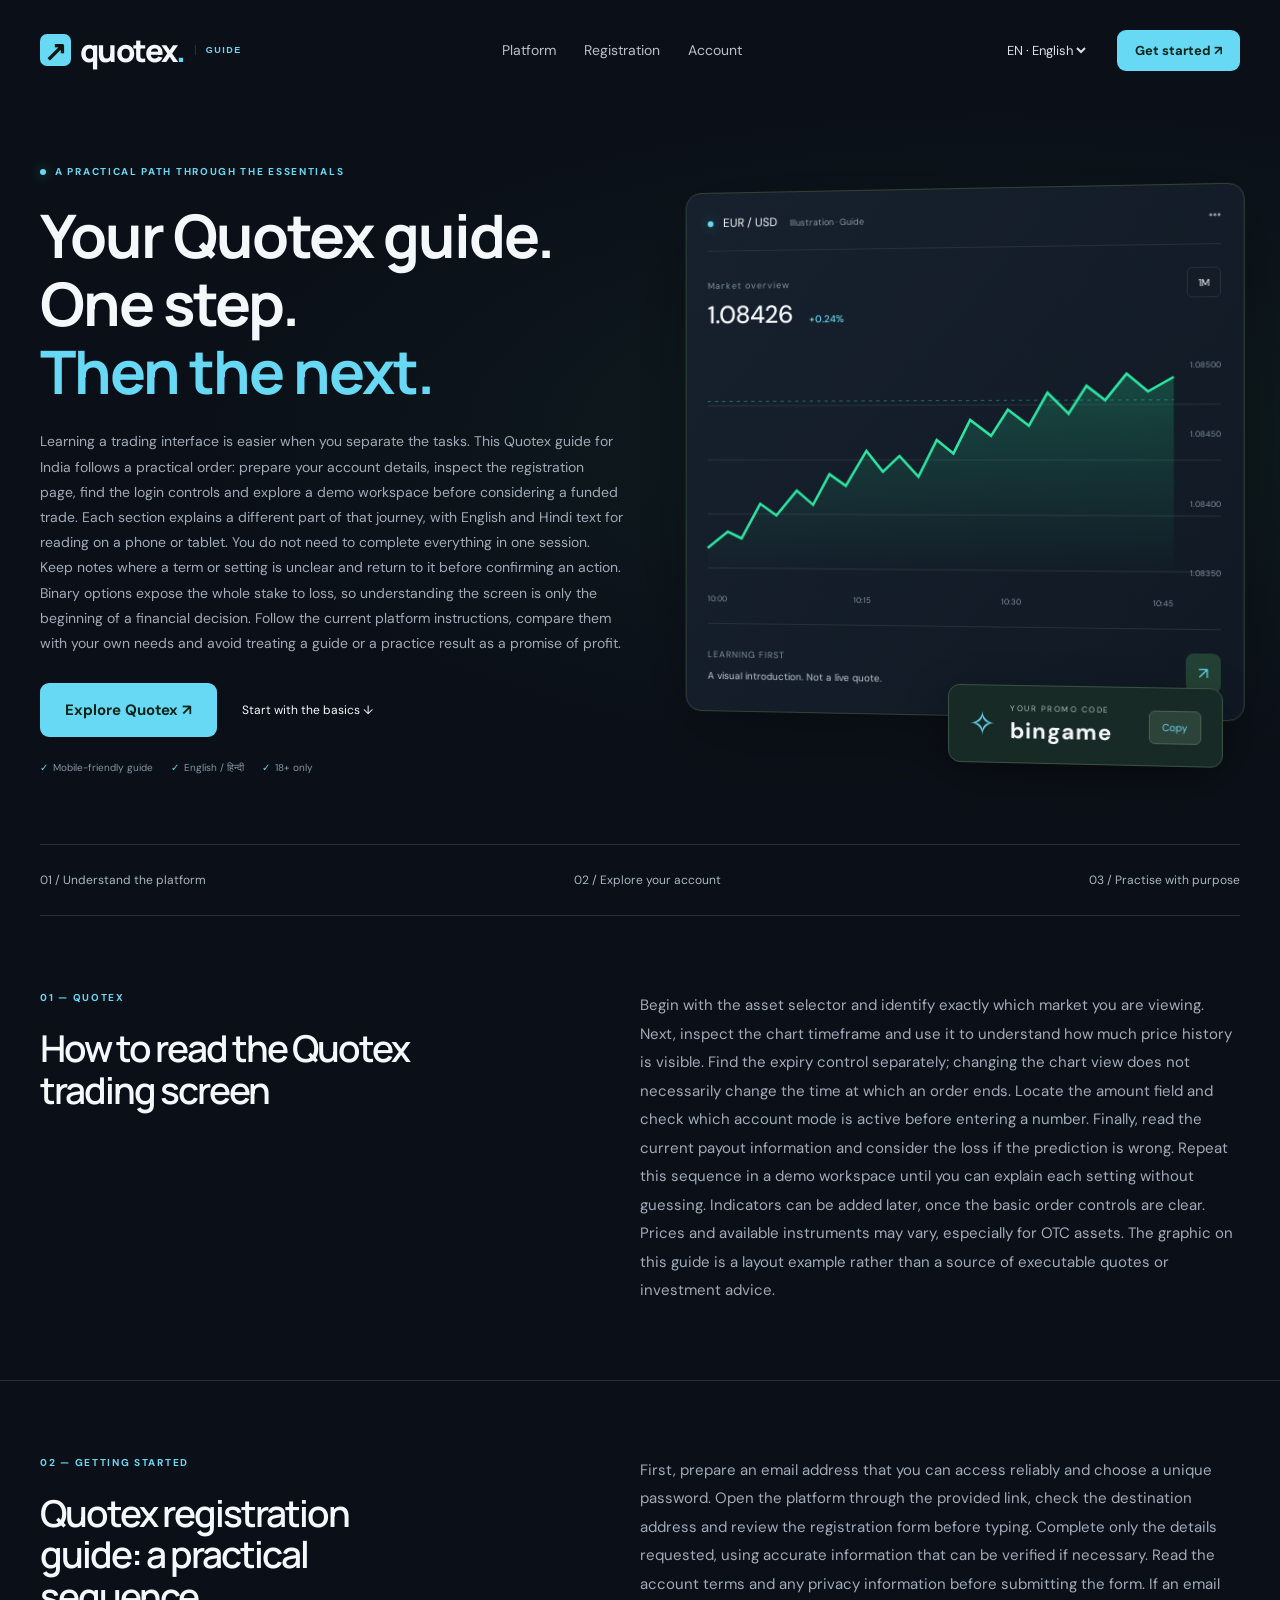
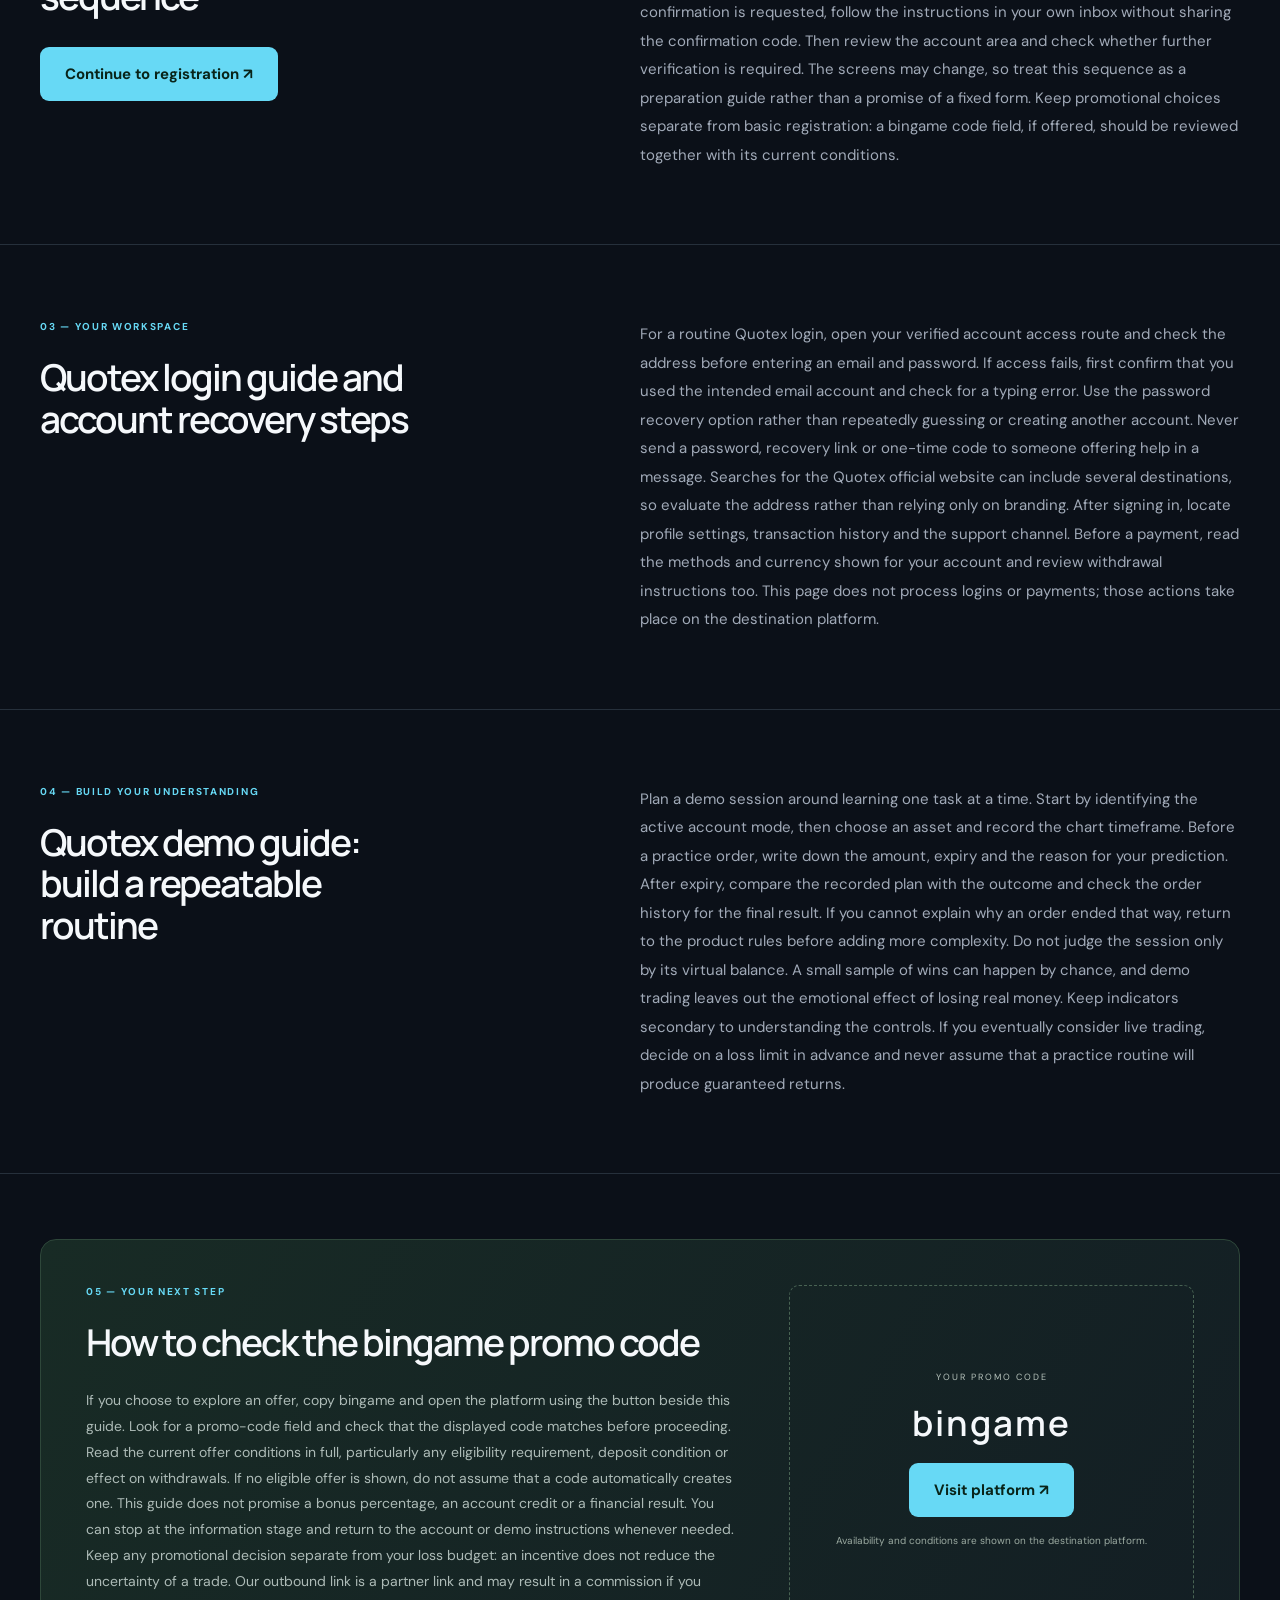
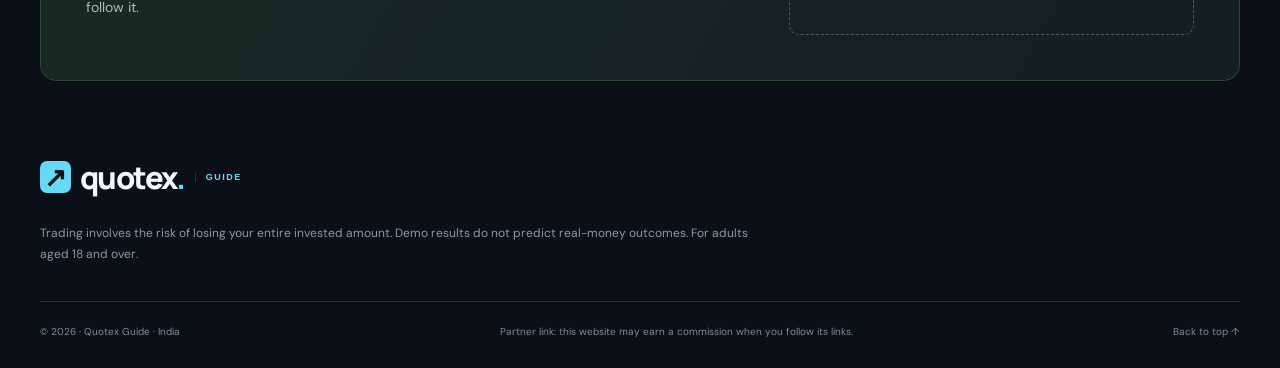
==== sites/quotexguide.in/index.html @ 2e7aa1bd "Add three Quotex India sites and downloadable deployment archives" ====
<!doctype html>
<html lang="en-IN"><head><meta charset="utf-8"><meta name="viewport" content="width=device-width, initial-scale=1"><meta name="theme-color" content="#0b1018"><meta name="description" content="A step-by-step Quotex guide for India: prepare registration details, find your account, understand order controls and plan demo practice. English and Hindi."><title>Quotex Guide India — Registration, Login &amp; Demo Steps</title><link rel="stylesheet" href="style.css"><script defer src="app.js"></script><link rel="canonical" href="https://quotexguide.in/"><meta property="og:type" content="website"><meta property="og:site_name" content="Quotex Guide"><meta property="og:title" content="Quotex Guide India — Registration, Login &amp; Demo Steps"><meta property="og:description" content="A step-by-step Quotex guide for India: prepare registration details, find your account, understand order controls and plan demo practice. English and Hindi."><meta property="og:url" content="https://quotexguide.in/"><meta property="og:locale" content="en_IN"></head>
<body><header><a class="brand" href="#home" aria-label="Quotex home"><span class="brand-icon">↗</span>quotex<span class="brand-dot">.</span><span class="site-label">Guide</span></a><nav aria-label="Main navigation"><a href="#platform" data-ui="platform">Platform</a><a href="#registration" data-ui="registration">Registration</a><a href="#account" data-ui="account">Account</a></nav><div class="header-actions"><label class="sr-only" for="language">Language</label><select id="language" aria-label="Choose language / भाषा चुनें"><option value="en">EN · English</option><option value="hi">HI · हिन्दी</option></select><a href="https://brm.best/?partner_id=p42863p153032p8389&amp;subid=12&amp;code=bingame" rel="sponsored nofollow" class="button small outbound" data-ui="open">Get started ↗</a></div></header>
<main id="home"><section class="hero"><div class="hero-copy"><div class="eyebrow"><span class="live-dot"></span><span data-ui="eyebrow">A practical path through the essentials</span></div><h1 data-title="hero">Your Quotex guide.<br>One step.<br><em>Then the next.</em></h1><div class="hero-lead" data-copy="hero"><p>Learning a trading interface is easier when you separate the tasks. This Quotex guide for India follows a practical order: prepare your account details, inspect the registration page, find the login controls and explore a demo workspace before considering a funded trade. Each section explains a different part of that journey, with English and Hindi text for reading on a phone or tablet. You do not need to complete everything in one session. Keep notes where a term or setting is unclear and return to it before confirming an action. Binary options expose the whole stake to loss, so understanding the screen is only the beginning of a financial decision. Follow the current platform instructions, compare them with your own needs and avoid treating a guide or a practice result as a promise of profit.</p></div><div class="cta-row"><a href="https://brm.best/?partner_id=p42863p153032p8389&amp;subid=12&amp;code=bingame" rel="sponsored nofollow" class="button outbound" data-ui="start">Explore Quotex ↗</a><a class="text-link" href="#practice" data-ui="demo">Start with the basics ↓</a></div><div class="hero-tags"><span data-ui="mobile">Mobile-friendly guide</span><span>English / हिन्दी</span><span data-ui="age">18+ only</span></div></div>
<div class="terminal" aria-label="Illustrative trading interface"><div class="terminal-top"><span><span class="live-dot"></span> EUR / USD <small>Illustration · Guide</small></span><span class="terminal-menu">•••</span></div><div class="chart-stats"><div><span class="muted">Market overview</span><strong>1.08426 <small>+0.24%</small></strong></div><span class="chart-chip">1M</span></div><div class="chart"><div class="axis"><span>1.08500</span><span>1.08450</span><span>1.08400</span><span>1.08350</span></div><svg viewBox="0 0 560 260" role="img" aria-label="Illustrative price chart, not live market data"><defs><linearGradient id="area" x1="0" y1="0" x2="0" y2="1"><stop stop-color="#23d694" stop-opacity=".24"/><stop offset="1" stop-color="#23d694" stop-opacity="0"/></linearGradient></defs><path d="M0 230 L25 210 42 218 65 176 85 190 110 160 130 177 150 140 170 154 195 112 215 137 235 118 258 143 280 99 300 115 320 75 345 94 365 63 390 82 412 43 437 68 458 35 480 52 505 21 530 42 560 25 V260 H0Z" fill="url(#area)"/><path d="M0 230 L25 210 42 218 65 176 85 190 110 160 130 177 150 140 170 154 195 112 215 137 235 118 258 143 280 99 300 115 320 75 345 94 365 63 390 82 412 43 437 68 458 35 480 52 505 21 530 42 560 25" fill="none" stroke="#2ce6a2" stroke-width="3"/><path d="M0 52 H560" stroke="#2ce6a2" stroke-dasharray="4 5" opacity=".5"/></svg><div class="chart-times"><span>10:00</span><span>10:15</span><span>10:30</span><span>10:45</span></div></div><div class="terminal-bottom"><div><span class="muted" data-ui="learning">LEARNING FIRST</span><p data-ui="chartNote">A visual introduction. Not a live quote.</p></div><span class="terminal-arrow">↗</span></div><div class="floating-card"><span class="gift">✧</span><div><small data-ui="promo">YOUR PROMO CODE</small><strong>bingame</strong></div><button id="copy" data-ui="copy" aria-live="polite">Copy</button></div></div></section>
<div class="feature-strip"><span data-ui="strip1">01 / Understand the platform</span><span data-ui="strip2">02 / Explore your account</span><span data-ui="strip3">03 / Practise with purpose</span></div>
<section class="content-section" id="platform"><div class="section-heading"><span class="eyebrow">01 — QUOTEX</span><h2 data-title="platform">How to read the Quotex trading screen</h2></div><div class="section-copy" data-copy="platform"><p>Begin with the asset selector and identify exactly which market you are viewing. Next, inspect the chart timeframe and use it to understand how much price history is visible. Find the expiry control separately; changing the chart view does not necessarily change the time at which an order ends. Locate the amount field and check which account mode is active before entering a number. Finally, read the current payout information and consider the loss if the prediction is wrong. Repeat this sequence in a demo workspace until you can explain each setting without guessing. Indicators can be added later, once the basic order controls are clear. Prices and available instruments may vary, especially for OTC assets. The graphic on this guide is a layout example rather than a source of executable quotes or investment advice.</p></div></section>
<section class="content-section" id="registration"><div class="section-heading"><span class="eyebrow" data-ui="step2">02 — GETTING STARTED</span><h2 data-title="registration">Quotex registration guide: a practical sequence</h2><a href="https://brm.best/?partner_id=p42863p153032p8389&amp;subid=12&amp;code=bingame" rel="sponsored nofollow" class="button outbound" data-ui="register">Continue to registration ↗</a></div><div class="section-copy" data-copy="registration"><p>First, prepare an email address that you can access reliably and choose a unique password. Open the platform through the provided link, check the destination address and review the registration form before typing. Complete only the details requested, using accurate information that can be verified if necessary. Read the account terms and any privacy information before submitting the form. If an email confirmation is requested, follow the instructions in your own inbox without sharing the confirmation code. Then review the account area and check whether further verification is required. The screens may change, so treat this sequence as a preparation guide rather than a promise of a fixed form. Keep promotional choices separate from basic registration: a bingame code field, if offered, should be reviewed together with its current conditions.</p></div></section>
<section class="content-section" id="account"><div class="section-heading"><span class="eyebrow" data-ui="step3">03 — YOUR WORKSPACE</span><h2 data-title="account">Quotex login guide and account recovery steps</h2></div><div class="section-copy" data-copy="account"><p>For a routine Quotex login, open your verified account access route and check the address before entering an email and password. If access fails, first confirm that you used the intended email account and check for a typing error. Use the password recovery option rather than repeatedly guessing or creating another account. Never send a password, recovery link or one-time code to someone offering help in a message. Searches for the Quotex official website can include several destinations, so evaluate the address rather than relying only on branding. After signing in, locate profile settings, transaction history and the support channel. Before a payment, read the methods and currency shown for your account and review withdrawal instructions too. This page does not process logins or payments; those actions take place on the destination platform.</p></div></section>
<section class="content-section" id="practice"><div class="section-heading"><span class="eyebrow" data-ui="step4">04 — BUILD YOUR UNDERSTANDING</span><h2 data-title="practice">Quotex demo guide: build a repeatable routine</h2></div><div class="section-copy" data-copy="practice"><p>Plan a demo session around learning one task at a time. Start by identifying the active account mode, then choose an asset and record the chart timeframe. Before a practice order, write down the amount, expiry and the reason for your prediction. After expiry, compare the recorded plan with the outcome and check the order history for the final result. If you cannot explain why an order ended that way, return to the product rules before adding more complexity. Do not judge the session only by its virtual balance. A small sample of wins can happen by chance, and demo trading leaves out the emotional effect of losing real money. Keep indicators secondary to understanding the controls. If you eventually consider live trading, decide on a loss limit in advance and never assume that a practice routine will produce guaranteed returns.</p></div></section>
<section class="promo-section" id="promo"><div><span class="eyebrow" data-ui="step5">05 — YOUR NEXT STEP</span><h2 data-title="promo">How to check the bingame promo code</h2><div data-copy="promo"><p>If you choose to explore an offer, copy bingame and open the platform using the button beside this guide. Look for a promo-code field and check that the displayed code matches before proceeding. Read the current offer conditions in full, particularly any eligibility requirement, deposit condition or effect on withdrawals. If no eligible offer is shown, do not assume that a code automatically creates one. This guide does not promise a bonus percentage, an account credit or a financial result. You can stop at the information stage and return to the account or demo instructions whenever needed. Keep any promotional decision separate from your loss budget: an incentive does not reduce the uncertainty of a trade. Our outbound link is a partner link and may result in a commission if you follow it.</p></div></div><div class="promo-box"><span data-ui="promo">YOUR PROMO CODE</span><strong>bingame</strong><a href="https://brm.best/?partner_id=p42863p153032p8389&amp;subid=12&amp;code=bingame" rel="sponsored nofollow" class="button outbound" data-ui="offer">Visit platform ↗</a><small data-ui="terms">Availability and conditions are shown on the destination platform.</small></div></section>
</main><footer><a class="brand" href="#home"><span class="brand-icon">↗</span>quotex<span class="brand-dot">.</span><span class="site-label">Guide</span></a><p data-ui="risk">Trading involves the risk of losing your entire invested amount. Demo results do not predict real-money outcomes. For adults aged 18 and over.</p><div class="footer-bottom"><span>© <span id="year"></span> · Quotex Guide · India</span><span data-ui="disclosure">Partner link: this website may earn a commission when you follow its links.</span><a href="#home" data-ui="top">Back to top ↑</a></div></footer></body></html>
---- sites/quotexguide.in/style.css ----
@import url('https://fonts.googleapis.com/css2?family=DM+Sans:wght@400;500;600;700&family=Manrope:wght@400;500;600;700;800&display=swap');
:root{color-scheme:dark;--bg:#0b1018;--panel:#111a25;--line:#26303b;--muted:#a1aab8;--green:#67d9f5}*{box-sizing:border-box}html{scroll-behavior:smooth;scroll-padding-top:100px}body{margin:0;background:var(--bg);color:#f5f8fb;font:16px 'DM Sans',Arial,sans-serif}a{color:inherit;text-decoration:none}button,select{font:inherit}a,button,select{-webkit-tap-highlight-color:transparent}a:focus-visible,button:focus-visible,select:focus-visible{outline:2px solid var(--green);outline-offset:5px}header,main,footer{max-width:1280px;margin:auto}header{height:100px;display:flex;align-items:center;justify-content:space-between;padding:0 40px;gap:30px}.brand{font:800 31px Manrope,Arial,sans-serif;letter-spacing:-1.6px;display:inline-flex;align-items:center}.brand-icon{font-size:27px;background:var(--green);color:#091710;width:31px;height:32px;display:inline-flex;align-items:center;justify-content:center;margin-right:9px;border-radius:7px;letter-spacing:0}.brand-dot{color:var(--green)}nav,.header-actions{display:flex;align-items:center;gap:28px}nav{font-size:14px;color:#b7c0cc}nav a:hover,.text-link:hover{color:var(--green)}select{background:transparent;border:0;color:#d7dfe8;font-size:13px;padding:10px 0;cursor:pointer}option{background:var(--panel)}.button{display:inline-flex;align-items:center;justify-content:center;padding:17px 25px;background:var(--green);color:#092419;font-weight:700;border-radius:9px;font-size:15px;cursor:pointer;transition:transform .2s,background .2s}.button:hover{background:#64efb8;transform:translateY(-2px)}.button.small{padding:12px 18px;font-size:13px}.hero{padding:65px 40px 70px;display:grid;grid-template-columns:1.04fr 1fr;gap:55px;align-items:center;background:radial-gradient(ellipse at 78% 45%,#12312966,transparent 56%)}.eyebrow{font-size:10px;font-weight:700;letter-spacing:1.7px;text-transform:uppercase;color:var(--green);display:flex;align-items:center;gap:9px}.live-dot{display:inline-block;background:var(--green);width:6px;height:6px;border-radius:50%;box-shadow:0 0 12px #36e5a077}h1,h2{font-family:Manrope,Arial,sans-serif;letter-spacing:-2px;line-height:1.13;margin:24px 0}h1{font-size:60px;font-weight:700}h1 em{font-style:normal;color:var(--green)}h2{font-size:37px;font-weight:600}.hero-lead{font-size:14px;color:var(--muted);line-height:1.8}.hero-lead p{margin:0 0 14px}.cta-row{display:flex;align-items:center;gap:25px;margin-top:27px}.text-link{font-size:12px}.hero-tags{display:flex;flex-wrap:wrap;gap:18px;margin-top:24px;color:#8793a3;font-size:10px}.hero-tags span:before{content:'✓';color:var(--green);margin-right:5px}.terminal{position:relative;background:linear-gradient(130deg,#17212e,#101923);border:1px solid #324336;border-radius:16px;box-shadow:0 20px 80px #0005;transform:perspective(1200px) rotateY(-5deg);padding:22px;margin-bottom:35px}.terminal-top{display:flex;justify-content:space-between;font-size:12px;border-bottom:1px solid var(--line);padding-bottom:20px}.terminal-top .live-dot{margin-right:7px}.terminal-top small{margin-left:10px;color:#8a98a9;font-size:9px}.terminal-menu{color:#94a2b0}.chart-stats{display:flex;justify-content:space-between;margin:22px 0}.muted{font-size:9px;letter-spacing:1px;color:#8492a3}.chart-stats strong{display:block;font-size:25px;font-weight:500;margin-top:5px}.chart-stats small{font-size:10px;color:var(--green);margin-left:10px}.chart-chip{font-size:10px;border:1px solid var(--line);padding:8px 10px;border-radius:5px;height:30px}.chart{position:relative;padding-right:46px;background:repeating-linear-gradient(to bottom,transparent 0,transparent 53px,#26333b 54px,transparent 55px)}.chart svg{width:100%;height:230px;overflow:visible}.axis{position:absolute;right:0;top:10px;bottom:30px;display:flex;flex-direction:column;justify-content:space-between;font-size:8px;color:#8592a0}.chart-times{display:flex;justify-content:space-between;font-size:8px;color:#8592a0;padding-top:10px}.terminal-bottom{border-top:1px solid var(--line);margin-top:20px;padding-top:18px;display:flex;justify-content:space-between;align-items:center}.terminal-bottom p{font-size:10px;color:#bdc7d2;margin:7px 0}.terminal-arrow{background:#234134;color:var(--green);padding:9px 12px;border-radius:8px}.floating-card{display:flex;align-items:center;gap:14px;position:absolute;right:20px;bottom:-47px;border:1px solid #385344;background:#182a25;padding:17px 20px;border-radius:12px;box-shadow:0 16px 45px #0005}.floating-card small{display:block;font-size:8px;letter-spacing:1.5px;color:#adbbb4}.floating-card strong{display:block;font-size:22px;letter-spacing:1px;margin-top:3px}.gift{font-size:32px;color:var(--green)}#copy{margin-left:22px;background:#2c4339;color:var(--green);border:1px solid #496154;border-radius:6px;padding:9px 12px;font-size:10px;cursor:pointer}.feature-strip{margin:0 40px;display:flex;justify-content:space-between;border-top:1px solid var(--line);border-bottom:1px solid var(--line);padding:27px 0;font-size:12px;color:#aab5c1}.content-section{padding:75px 40px;display:grid;grid-template-columns:1fr 1.2fr;gap:100px;border-bottom:1px solid var(--line)}.section-heading h2{max-width:390px}.section-heading .button{margin-top:5px}.section-copy{color:var(--muted);font-size:15px;line-height:1.9}.section-copy p:first-child{margin-top:0}.section-copy p:last-child{margin-bottom:0}.promo-section{margin:65px 40px;padding:45px;background:linear-gradient(120deg,#182b25,#131e24);border:1px solid #2e473a;border-radius:16px;display:grid;grid-template-columns:1.6fr 1fr;gap:55px}.promo-section p{color:#adbbb7;font-size:14px;line-height:1.85}.promo-box{display:flex;flex-direction:column;align-items:center;justify-content:center;border:1px dashed #486353;border-radius:10px;padding:26px;text-align:center;gap:16px}.promo-box>span{font-size:9px;letter-spacing:2px;color:#b7c3bc}.promo-box strong{font:600 35px Manrope,Arial,sans-serif;letter-spacing:2px}.promo-box small{color:#9baaa1;line-height:1.6;font-size:10px}footer{padding:10px 40px 30px}footer>p{font-size:12px;line-height:1.8;color:#8c98a7;max-width:720px;margin:25px 0 35px}.footer-bottom{display:flex;justify-content:space-between;gap:25px;border-top:1px solid var(--line);padding-top:23px;font-size:10px;color:#7f8b9a}.footer-bottom span:nth-child(2){max-width:390px}.sr-only{position:absolute;width:1px;height:1px;overflow:hidden;clip:rect(0,0,0,0)}@media(min-width:1450px){.hero{padding-top:95px;padding-bottom:95px}}@media(max-width:1050px){nav{display:none}.hero{gap:30px}h1{font-size:46px}.content-section{gap:50px}.cta-row{gap:15px}.text-link{font-size:11px}.promo-section{gap:30px;padding:30px}}@media(max-width:760px){header{height:80px;padding:0 22px;gap:15px}.brand{font-size:27px}.header-actions{gap:13px}.header-actions .button{display:none}main{overflow:hidden}.hero{padding:35px 22px 65px;grid-template-columns:1fr;gap:50px}h1{font-size:48px;max-width:550px}.hero-lead{font-size:14px}.terminal{width:100%;max-width:550px;margin:0 auto 35px;transform:none}.hero-tags{font-size:9px;gap:13px}.feature-strip{margin:0 22px;gap:14px;overflow:auto;white-space:nowrap;font-size:10px;padding:22px 0}.content-section{grid-template-columns:1fr;padding:45px 22px;gap:15px}h2{font-size:32px;letter-spacing:-1px;margin:18px 0}.section-heading h2{max-width:none}.section-copy{font-size:14px}.section-heading .button{margin:5px 0 16px}.promo-section{margin:35px 22px;grid-template-columns:1fr;padding:25px;gap:25px}.promo-box{padding:25px}footer{padding:10px 22px 25px}.footer-bottom{flex-direction:column;gap:14px}.chart svg{height:190px}}@media(prefers-reduced-motion:reduce){html{scroll-behavior:auto}.button{transition:none}}

.site-label{font:600 9px Arial,sans-serif;text-transform:uppercase;letter-spacing:1.5px;margin-left:10px;color:var(--green);border-left:1px solid var(--line);padding-left:10px}
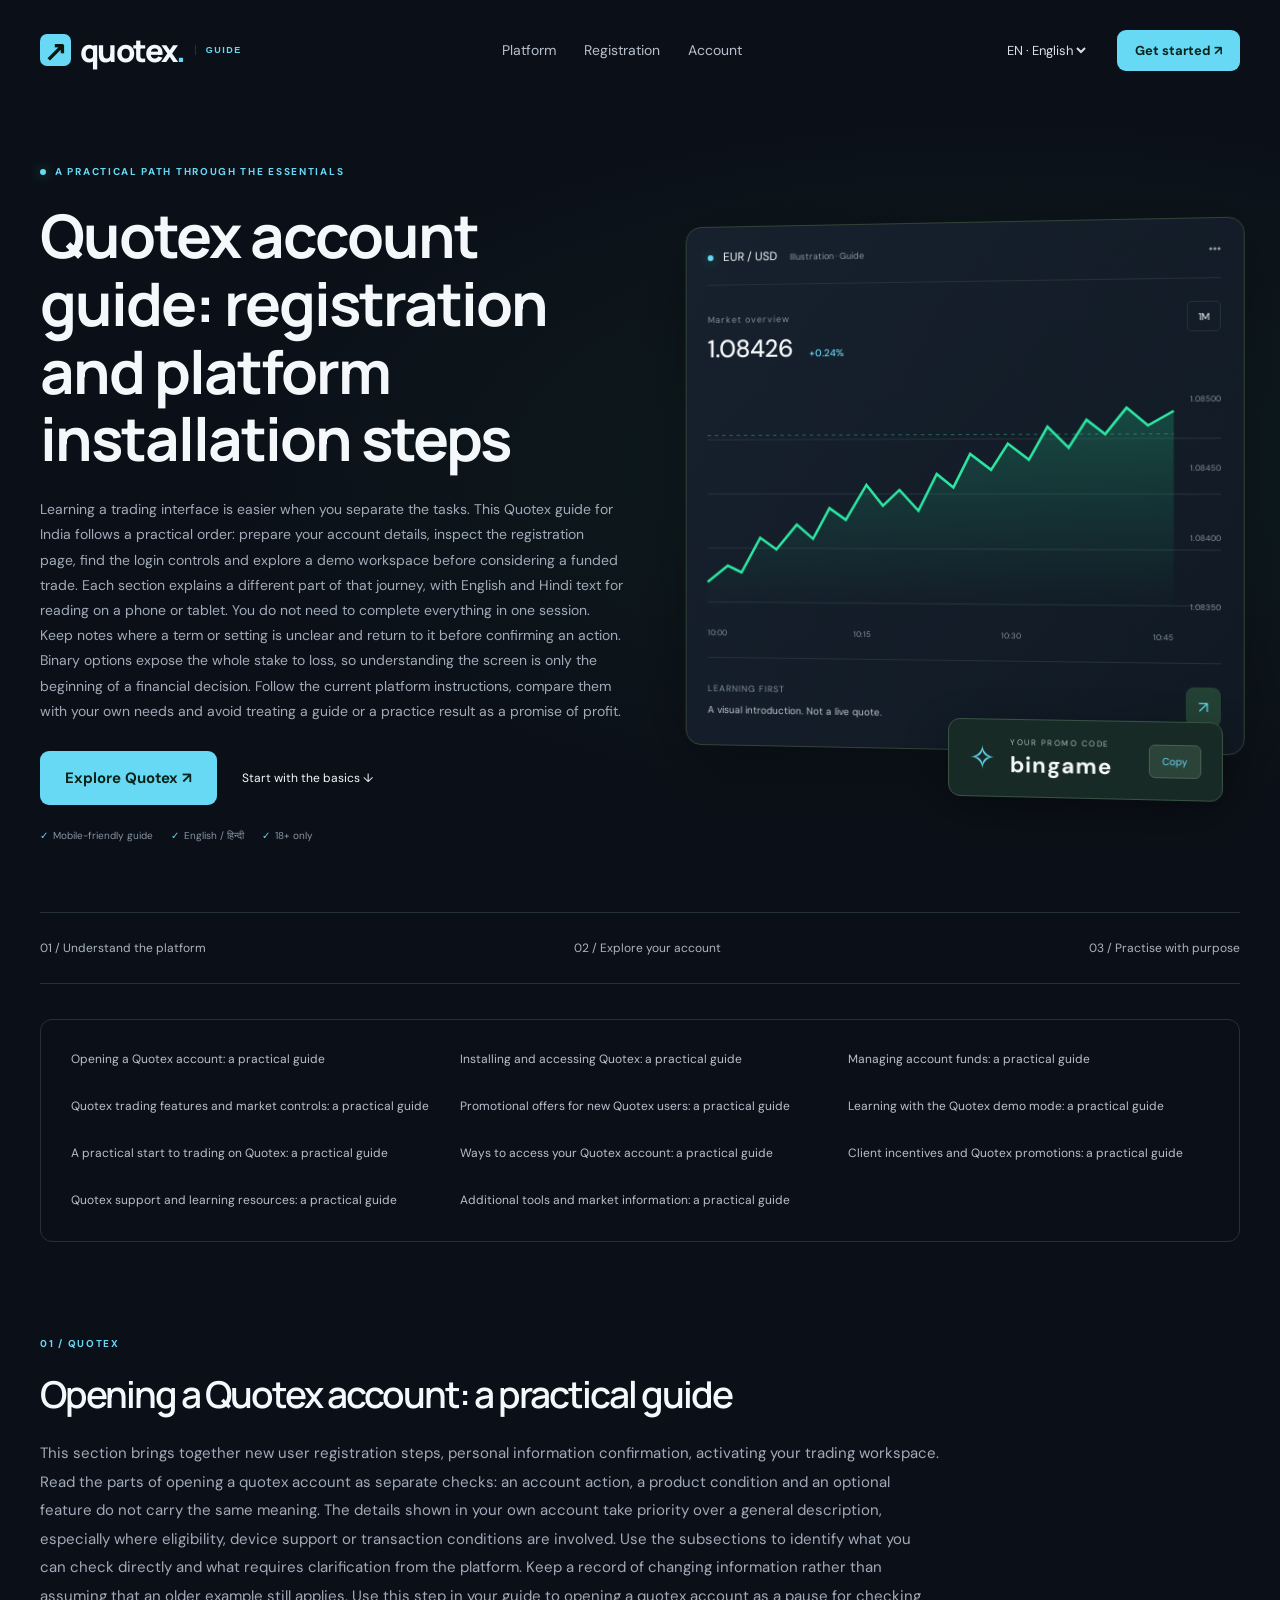
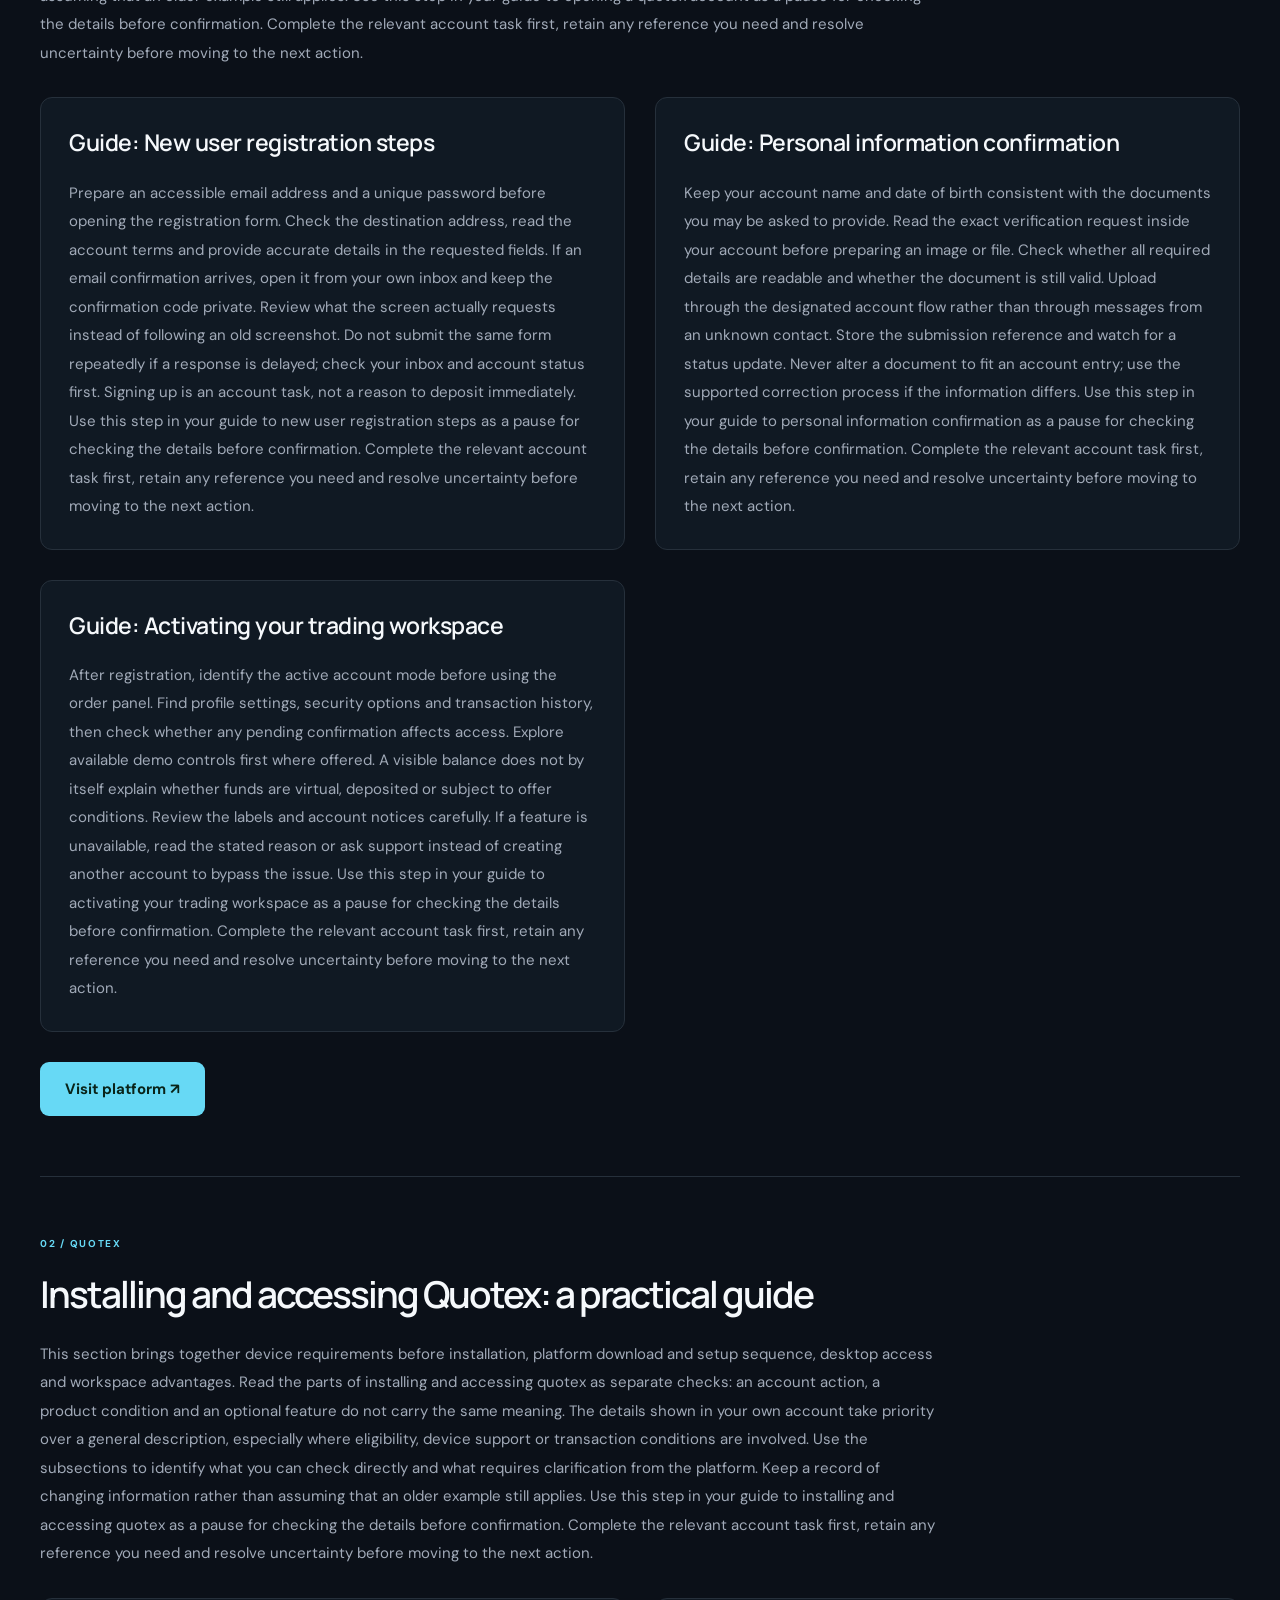
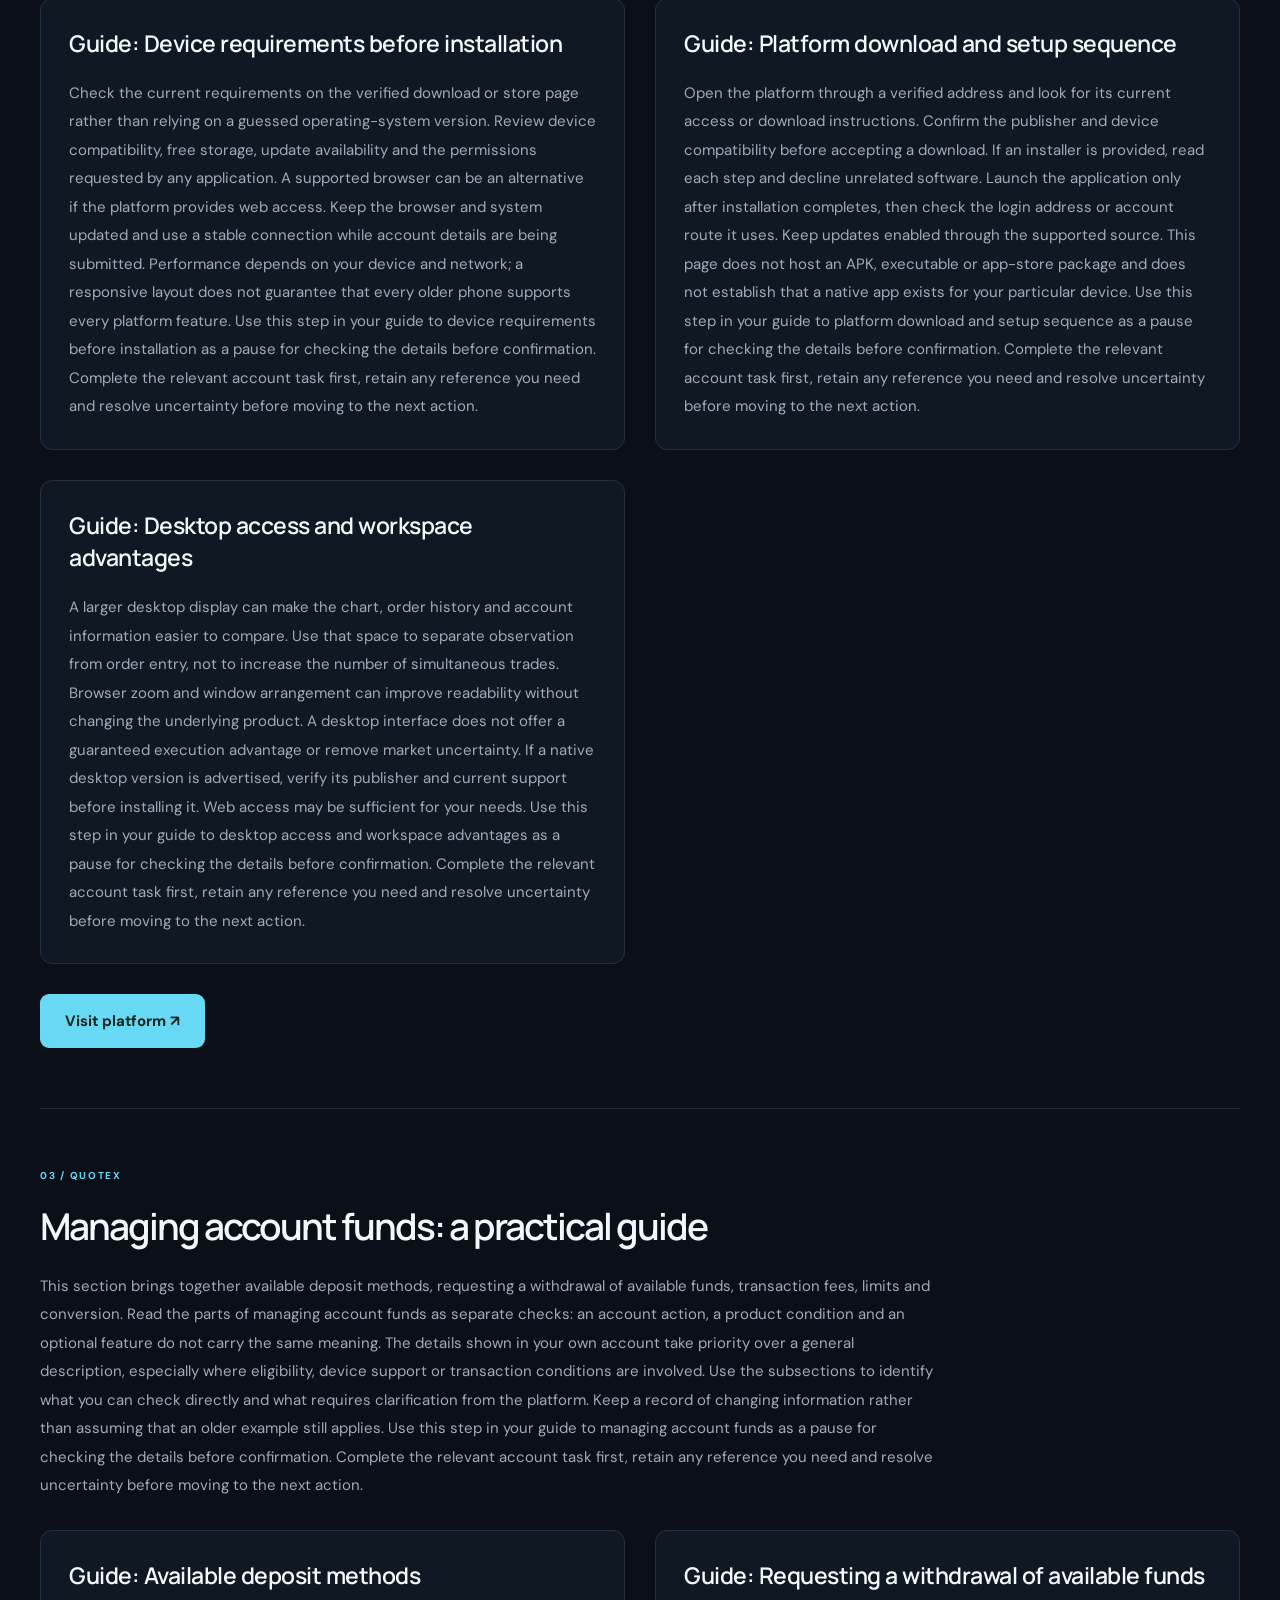
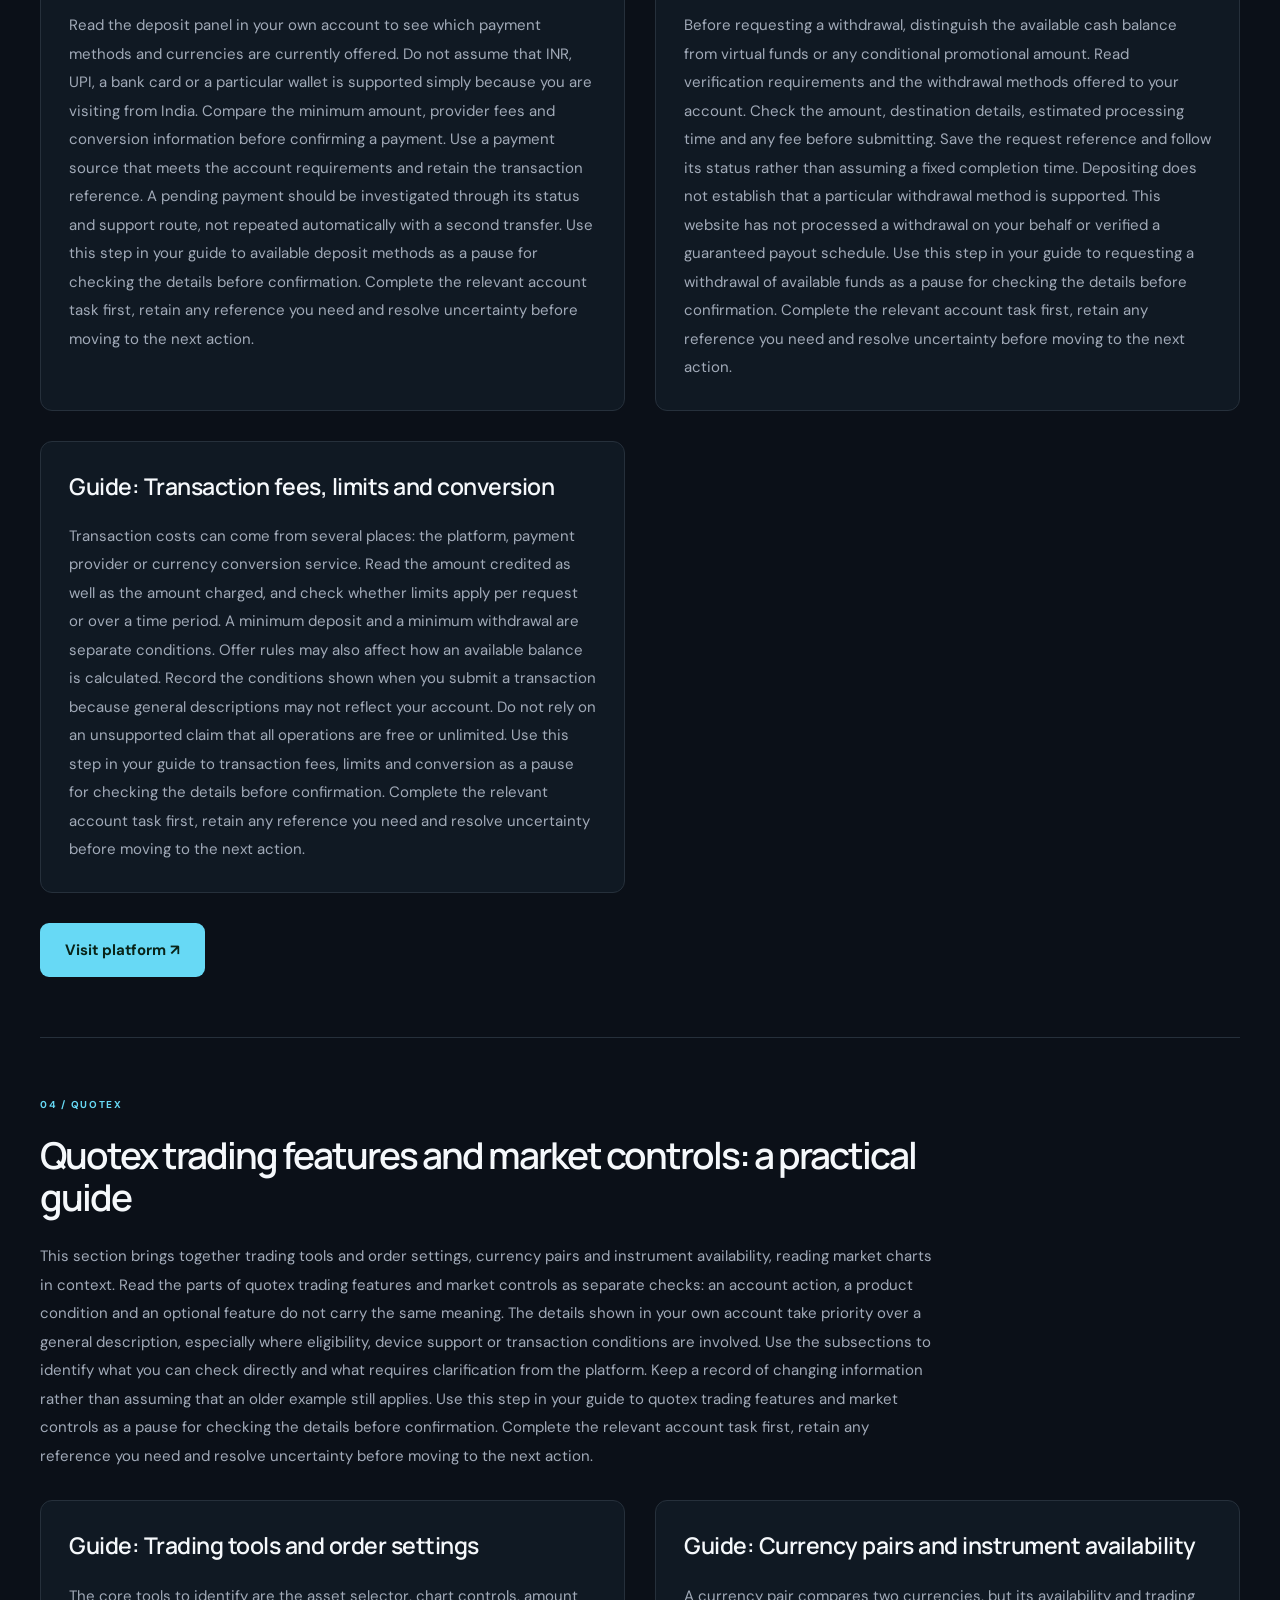
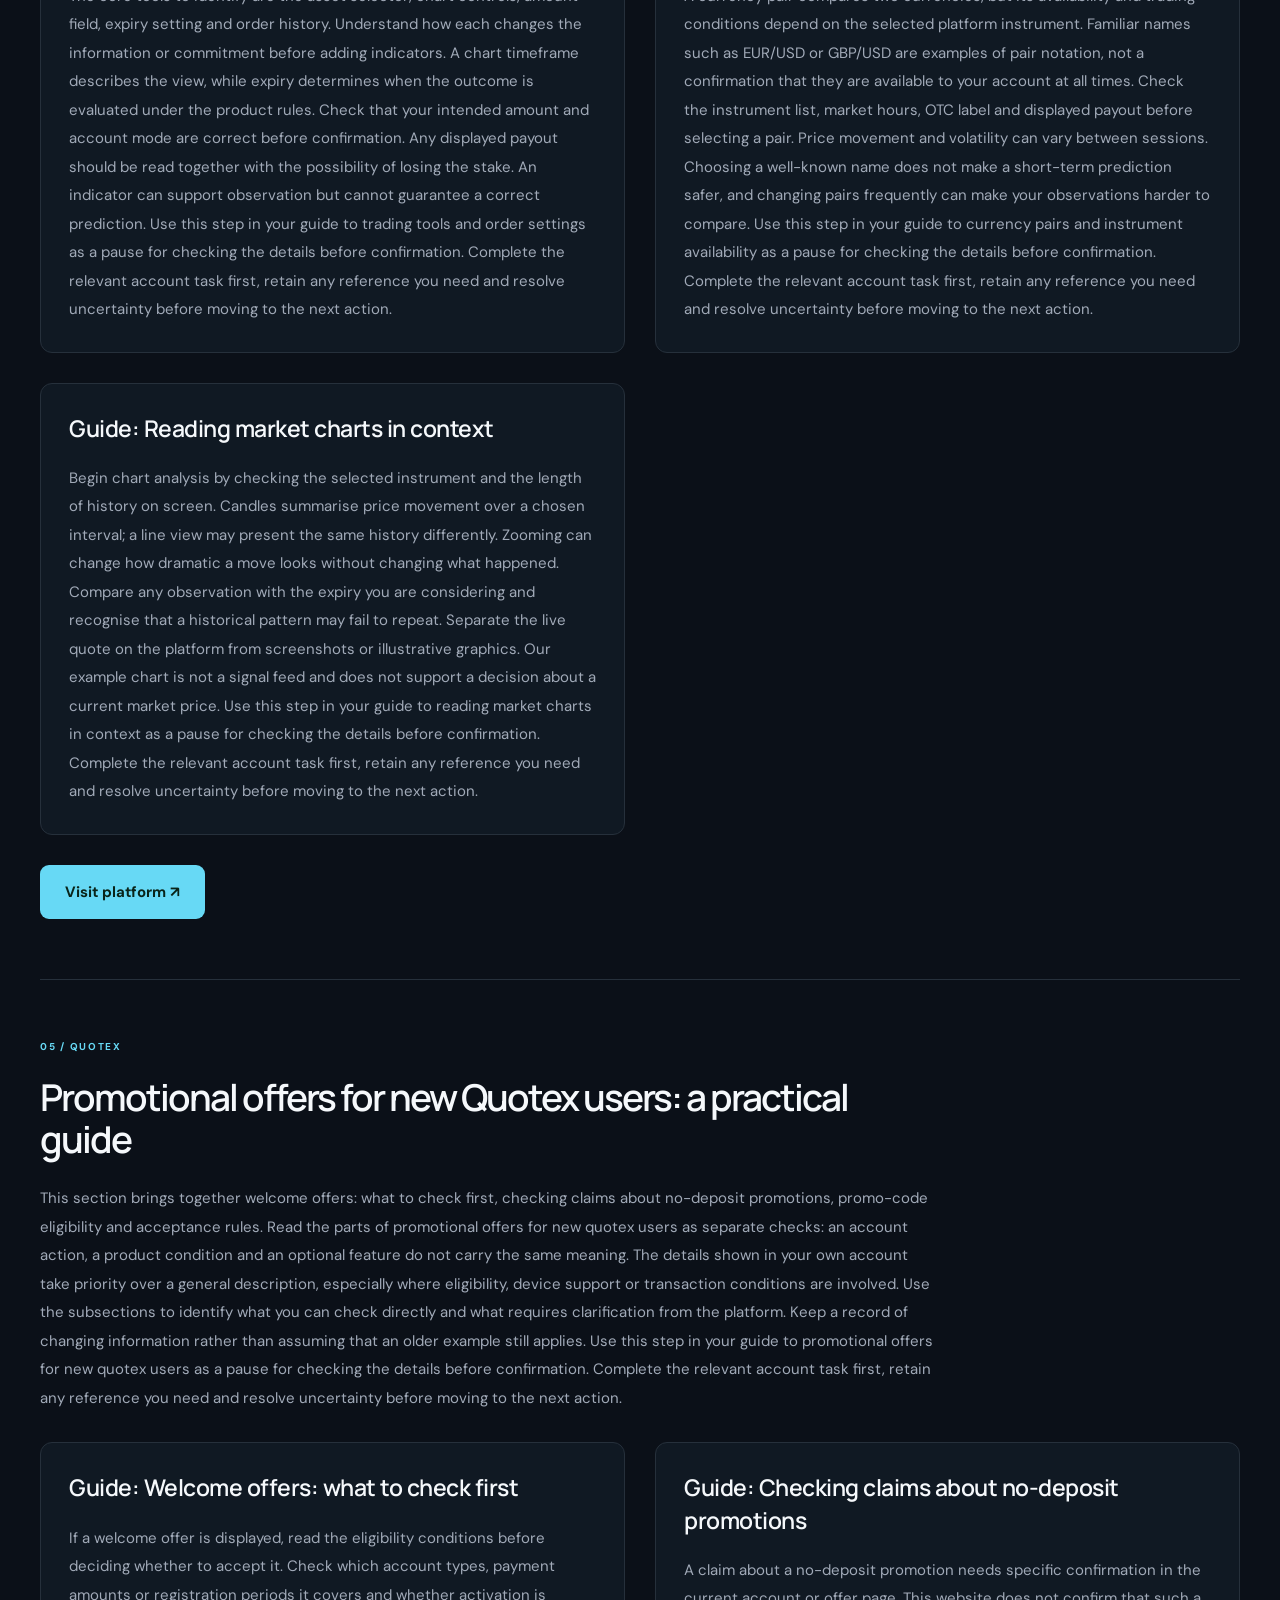
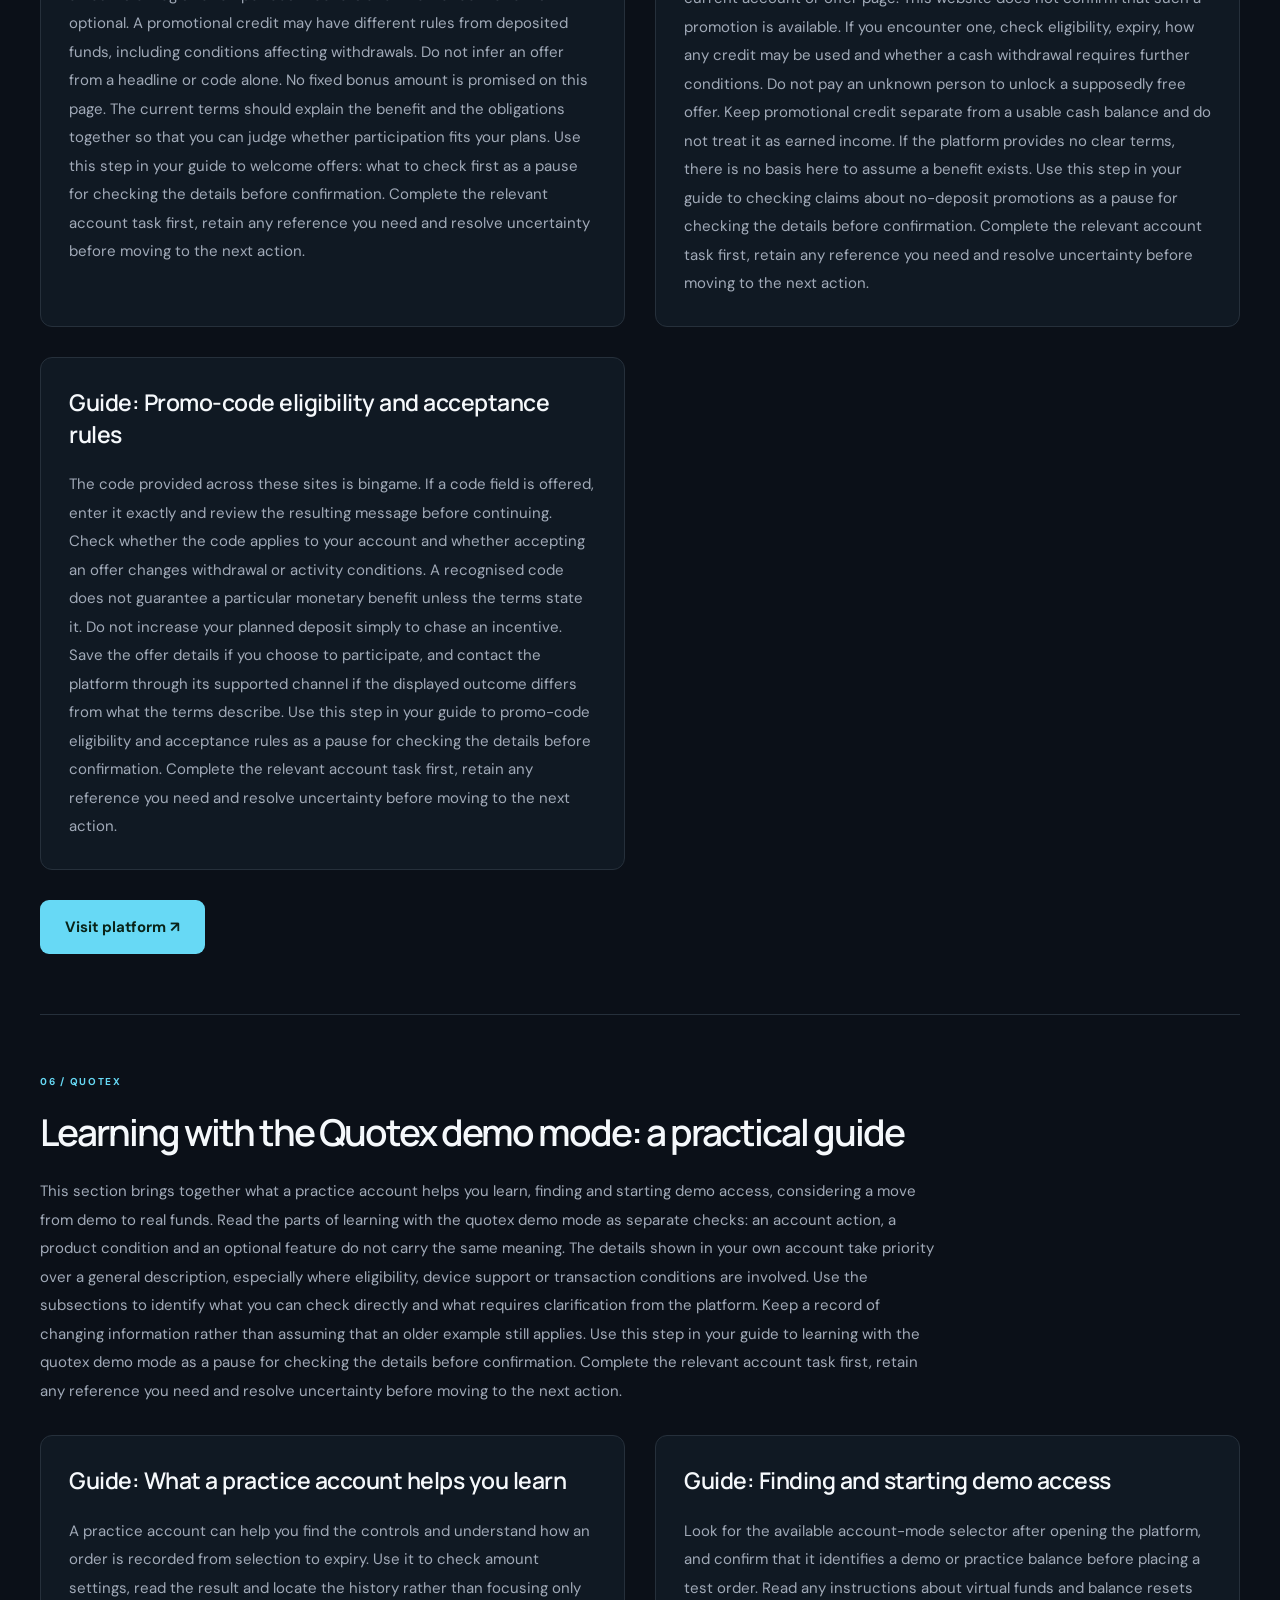
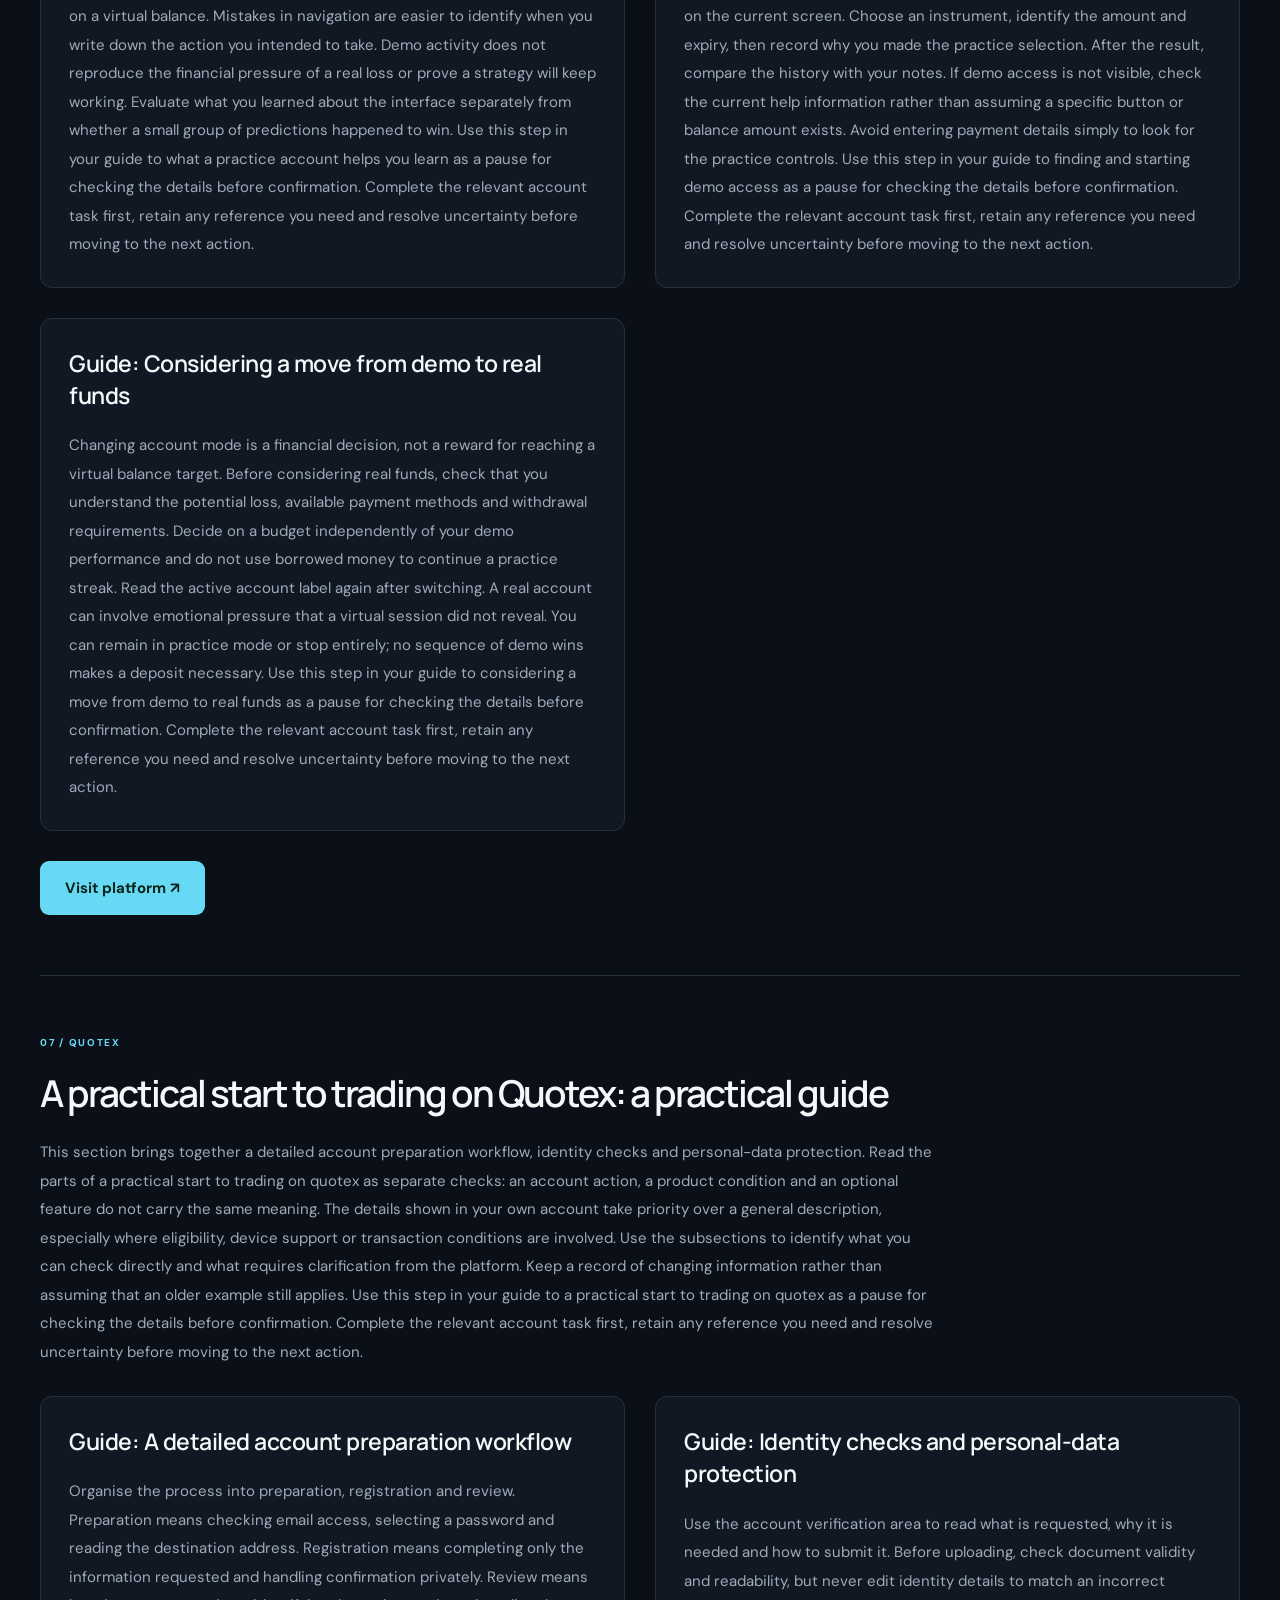
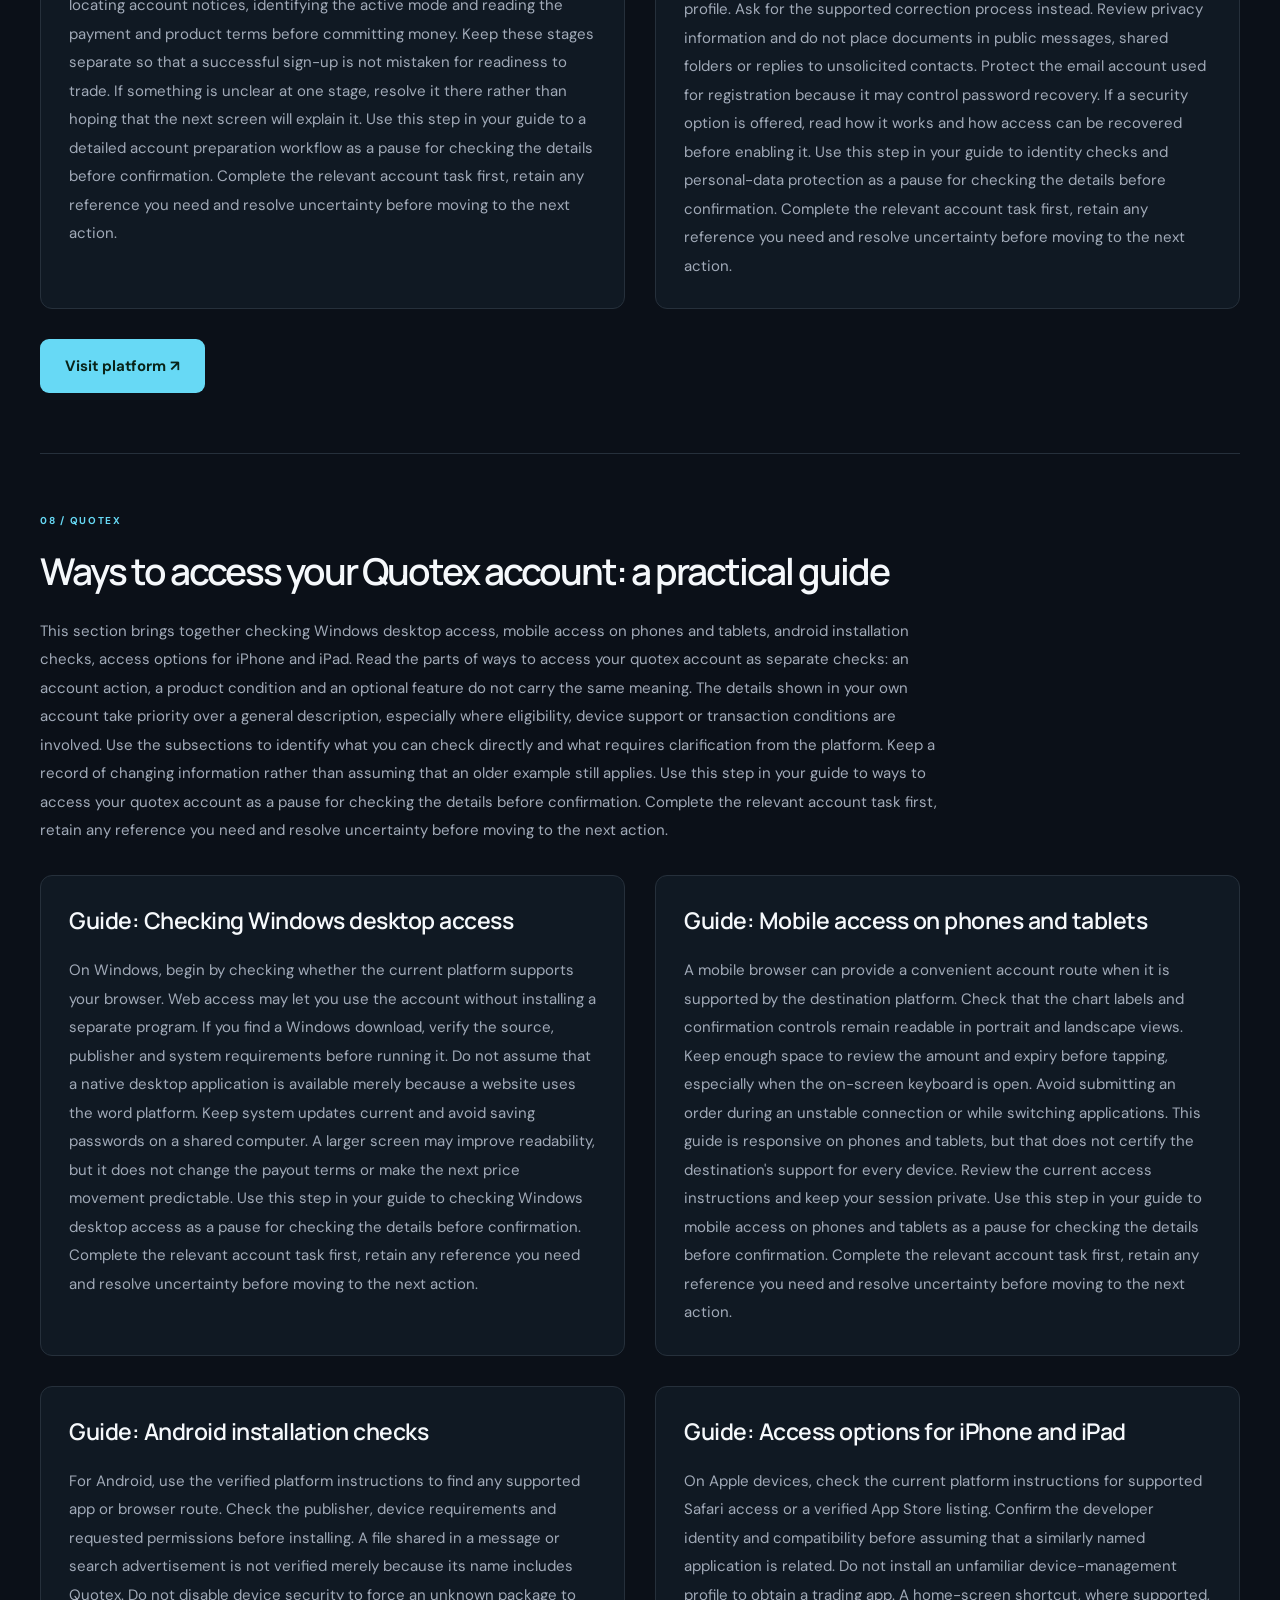
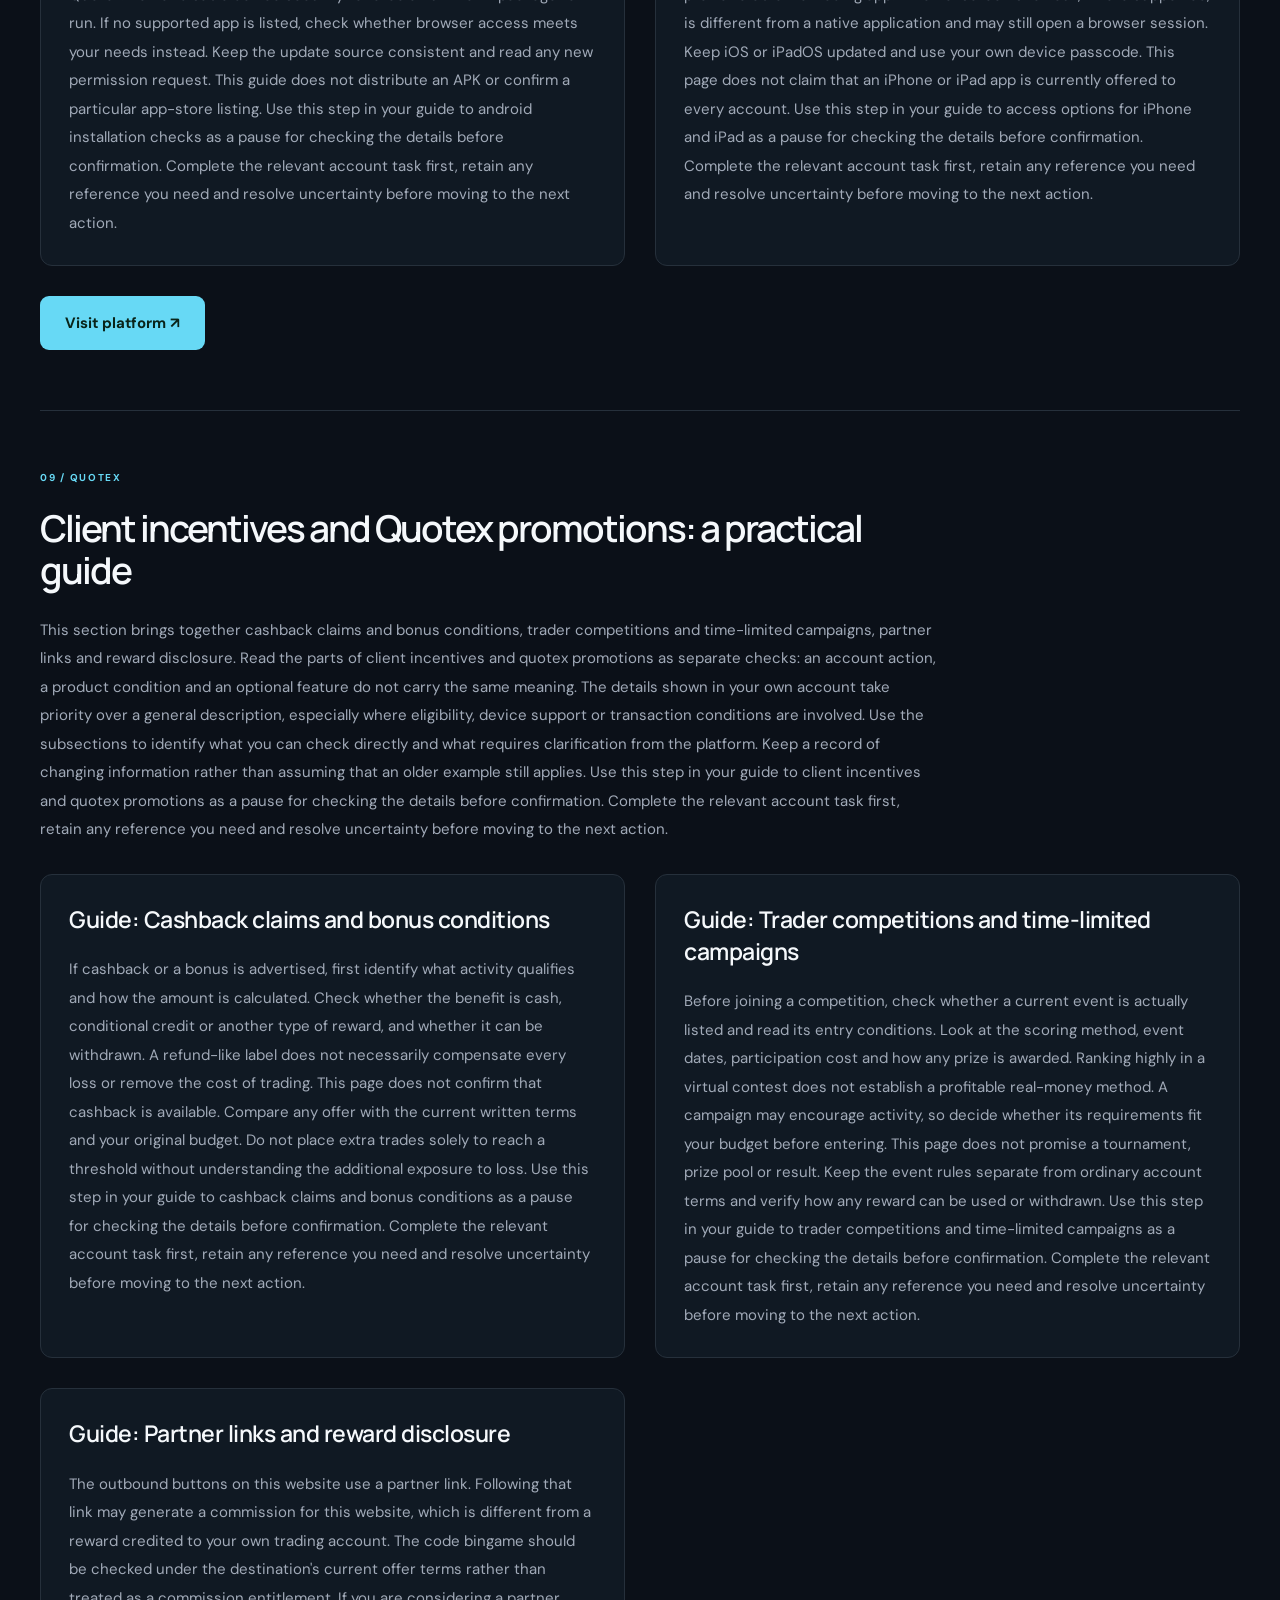
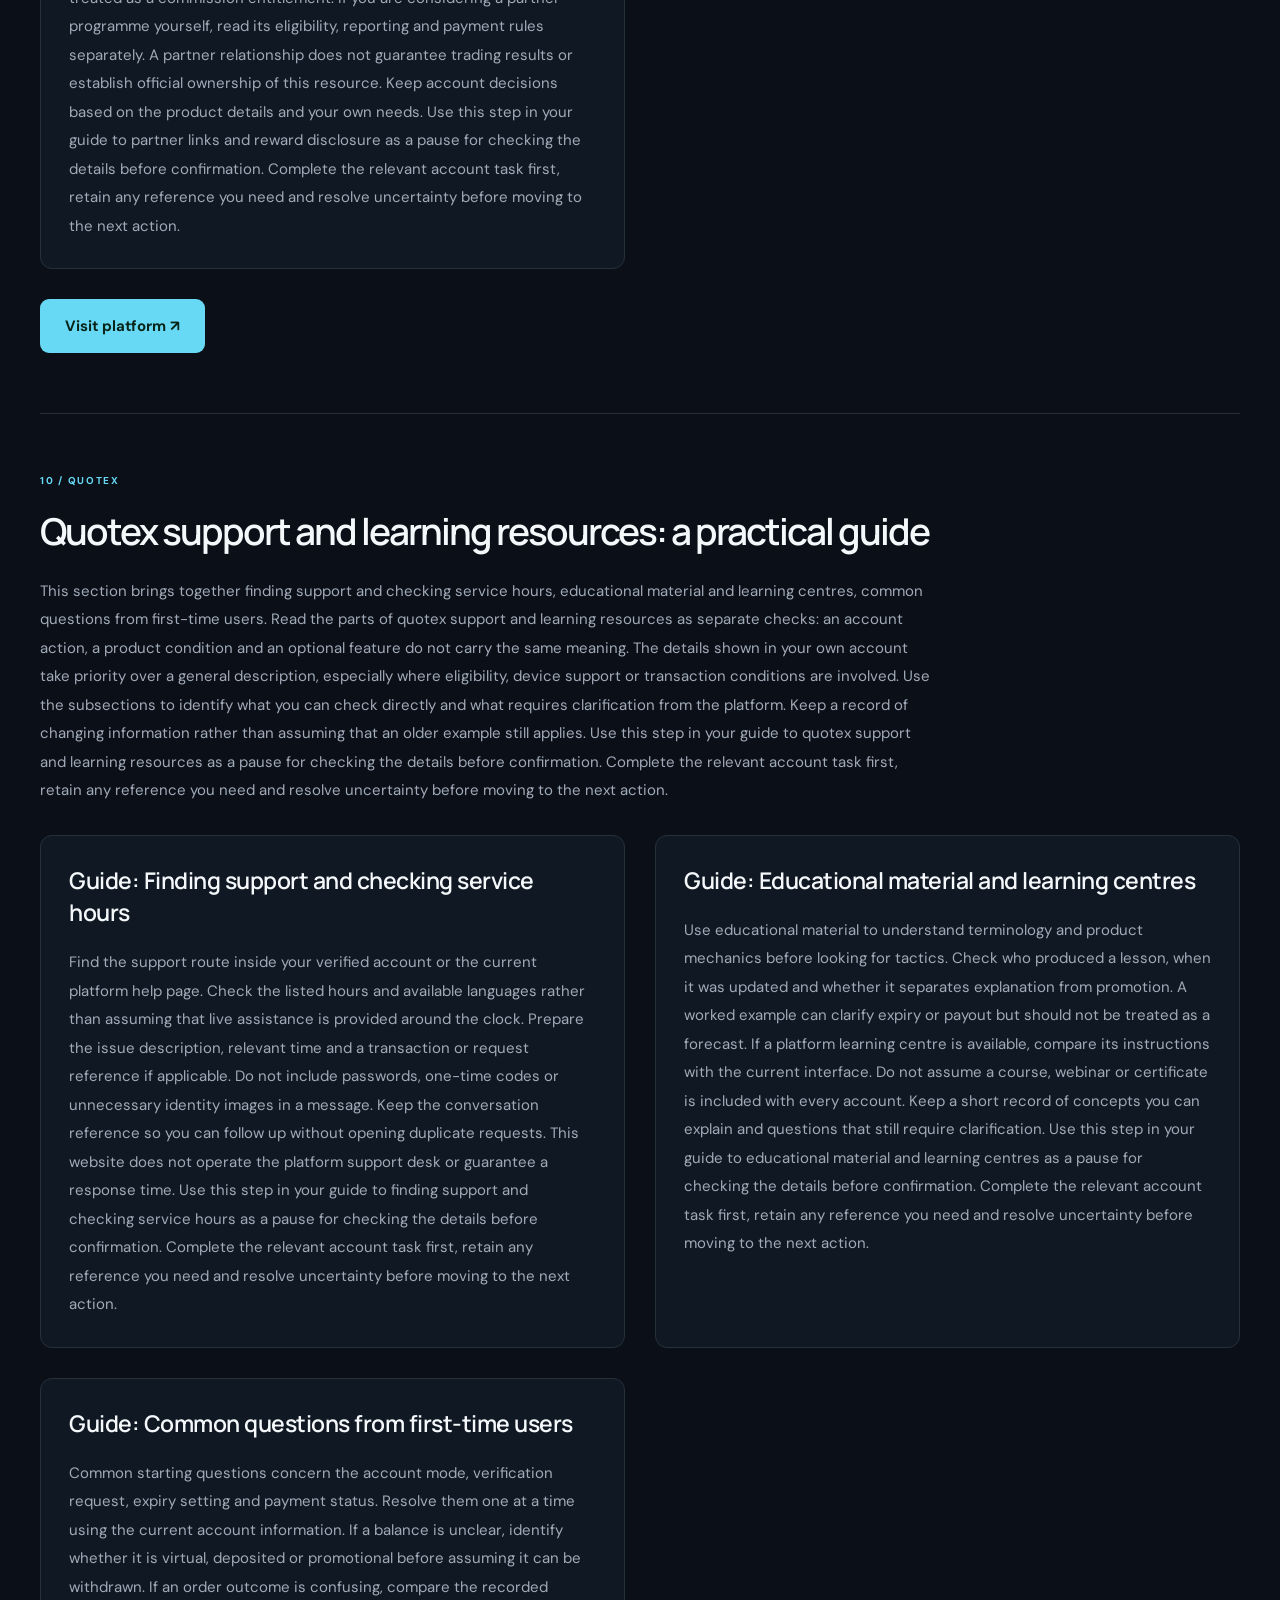
==== commit 9124e370: "Expand three sites with distinct bilingual H1 H2 H3 topic structures" ====
--- a/sites/quotexguide.in/index.html
+++ b/sites/quotexguide.in/index.html
@@ -1,12 +1,7 @@
 <!doctype html>
-<html lang="en-IN"><head><meta charset="utf-8"><meta name="viewport" content="width=device-width, initial-scale=1"><meta name="theme-color" content="#0b1018"><meta name="description" content="A step-by-step Quotex guide for India: prepare registration details, find your account, understand order controls and plan demo practice. English and Hindi."><title>Quotex Guide India — Registration, Login &amp; Demo Steps</title><link rel="stylesheet" href="style.css"><script defer src="app.js"></script><link rel="canonical" href="https://quotexguide.in/"><meta property="og:type" content="website"><meta property="og:site_name" content="Quotex Guide"><meta property="og:title" content="Quotex Guide India — Registration, Login &amp; Demo Steps"><meta property="og:description" content="A step-by-step Quotex guide for India: prepare registration details, find your account, understand order controls and plan demo practice. English and Hindi."><meta property="og:url" content="https://quotexguide.in/"><meta property="og:locale" content="en_IN"></head>
+<html lang="en-IN"><head><meta charset="utf-8"><meta name="viewport" content="width=device-width, initial-scale=1"><meta name="theme-color" content="#0b1018"><meta name="description" content="A step-by-step Quotex guide for India: prepare registration details, find your account, understand order controls and plan demo practice. English and Hindi."><title>Quotex Guide India — Registration, Login &amp; Demo Steps</title><link rel="stylesheet" href="style.css"><script defer src="app.js"></script><link rel="icon" href="favicon.ico" sizes="any"><link rel="icon" type="image/svg+xml" href="favicon.svg"><link rel="icon" type="image/png" sizes="32x32" href="favicon-32.png"><link rel="apple-touch-icon" sizes="180x180" href="apple-touch-icon.png"><link rel="manifest" href="site.webmanifest"><link rel="canonical" href="https://quotexguide.in/"><meta property="og:type" content="website"><meta property="og:site_name" content="Quotex Guide"><meta property="og:title" content="Quotex Guide India — Registration, Login &amp; Demo Steps"><meta property="og:description" content="A step-by-step Quotex guide for India: prepare registration details, find your account, understand order controls and plan demo practice. English and Hindi."><meta property="og:url" content="https://quotexguide.in/"><meta property="og:locale" content="en_IN"></head>
 <body><header><a class="brand" href="#home" aria-label="Quotex home"><span class="brand-icon">↗</span>quotex<span class="brand-dot">.</span><span class="site-label">Guide</span></a><nav aria-label="Main navigation"><a href="#platform" data-ui="platform">Platform</a><a href="#registration" data-ui="registration">Registration</a><a href="#account" data-ui="account">Account</a></nav><div class="header-actions"><label class="sr-only" for="language">Language</label><select id="language" aria-label="Choose language / भाषा चुनें"><option value="en">EN · English</option><option value="hi">HI · हिन्दी</option></select><a href="https://brm.best/?partner_id=p42863p153032p8389&amp;subid=12&amp;code=bingame" rel="sponsored nofollow" class="button small outbound" data-ui="open">Get started ↗</a></div></header>
-<main id="home"><section class="hero"><div class="hero-copy"><div class="eyebrow"><span class="live-dot"></span><span data-ui="eyebrow">A practical path through the essentials</span></div><h1 data-title="hero">Your Quotex guide.<br>One step.<br><em>Then the next.</em></h1><div class="hero-lead" data-copy="hero"><p>Learning a trading interface is easier when you separate the tasks. This Quotex guide for India follows a practical order: prepare your account details, inspect the registration page, find the login controls and explore a demo workspace before considering a funded trade. Each section explains a different part of that journey, with English and Hindi text for reading on a phone or tablet. You do not need to complete everything in one session. Keep notes where a term or setting is unclear and return to it before confirming an action. Binary options expose the whole stake to loss, so understanding the screen is only the beginning of a financial decision. Follow the current platform instructions, compare them with your own needs and avoid treating a guide or a practice result as a promise of profit.</p></div><div class="cta-row"><a href="https://brm.best/?partner_id=p42863p153032p8389&amp;subid=12&amp;code=bingame" rel="sponsored nofollow" class="button outbound" data-ui="start">Explore Quotex ↗</a><a class="text-link" href="#practice" data-ui="demo">Start with the basics ↓</a></div><div class="hero-tags"><span data-ui="mobile">Mobile-friendly guide</span><span>English / हिन्दी</span><span data-ui="age">18+ only</span></div></div>
+<main id="home"><section class="hero"><div class="hero-copy"><div class="eyebrow"><span class="live-dot"></span><span data-ui="eyebrow">A practical path through the essentials</span></div><h1 data-title="hero">Quotex account guide: registration and platform installation steps</h1><div class="hero-lead" data-copy="hero"><p>Learning a trading interface is easier when you separate the tasks. This Quotex guide for India follows a practical order: prepare your account details, inspect the registration page, find the login controls and explore a demo workspace before considering a funded trade. Each section explains a different part of that journey, with English and Hindi text for reading on a phone or tablet. You do not need to complete everything in one session. Keep notes where a term or setting is unclear and return to it before confirming an action. Binary options expose the whole stake to loss, so understanding the screen is only the beginning of a financial decision. Follow the current platform instructions, compare them with your own needs and avoid treating a guide or a practice result as a promise of profit.</p></div><div class="cta-row"><a href="https://brm.best/?partner_id=p42863p153032p8389&amp;subid=12&amp;code=bingame" rel="sponsored nofollow" class="button outbound" data-ui="start">Explore Quotex ↗</a><a class="text-link" href="#practice" data-ui="demo">Start with the basics ↓</a></div><div class="hero-tags"><span data-ui="mobile">Mobile-friendly guide</span><span>English / हिन्दी</span><span data-ui="age">18+ only</span></div></div>
 <div class="terminal" aria-label="Illustrative trading interface"><div class="terminal-top"><span><span class="live-dot"></span> EUR / USD <small>Illustration · Guide</small></span><span class="terminal-menu">•••</span></div><div class="chart-stats"><div><span class="muted">Market overview</span><strong>1.08426 <small>+0.24%</small></strong></div><span class="chart-chip">1M</span></div><div class="chart"><div class="axis"><span>1.08500</span><span>1.08450</span><span>1.08400</span><span>1.08350</span></div><svg viewBox="0 0 560 260" role="img" aria-label="Illustrative price chart, not live market data"><defs><linearGradient id="area" x1="0" y1="0" x2="0" y2="1"><stop stop-color="#23d694" stop-opacity=".24"/><stop offset="1" stop-color="#23d694" stop-opacity="0"/></linearGradient></defs><path d="M0 230 L25 210 42 218 65 176 85 190 110 160 130 177 150 140 170 154 195 112 215 137 235 118 258 143 280 99 300 115 320 75 345 94 365 63 390 82 412 43 437 68 458 35 480 52 505 21 530 42 560 25 V260 H0Z" fill="url(#area)"/><path d="M0 230 L25 210 42 218 65 176 85 190 110 160 130 177 150 140 170 154 195 112 215 137 235 118 258 143 280 99 300 115 320 75 345 94 365 63 390 82 412 43 437 68 458 35 480 52 505 21 530 42 560 25" fill="none" stroke="#2ce6a2" stroke-width="3"/><path d="M0 52 H560" stroke="#2ce6a2" stroke-dasharray="4 5" opacity=".5"/></svg><div class="chart-times"><span>10:00</span><span>10:15</span><span>10:30</span><span>10:45</span></div></div><div class="terminal-bottom"><div><span class="muted" data-ui="learning">LEARNING FIRST</span><p data-ui="chartNote">A visual introduction. Not a live quote.</p></div><span class="terminal-arrow">↗</span></div><div class="floating-card"><span class="gift">✧</span><div><small data-ui="promo">YOUR PROMO CODE</small><strong>bingame</strong></div><button id="copy" data-ui="copy" aria-live="polite">Copy</button></div></div></section>
 <div class="feature-strip"><span data-ui="strip1">01 / Understand the platform</span><span data-ui="strip2">02 / Explore your account</span><span data-ui="strip3">03 / Practise with purpose</span></div>
-<section class="content-section" id="platform"><div class="section-heading"><span class="eyebrow">01 — QUOTEX</span><h2 data-title="platform">How to read the Quotex trading screen</h2></div><div class="section-copy" data-copy="platform"><p>Begin with the asset selector and identify exactly which market you are viewing. Next, inspect the chart timeframe and use it to understand how much price history is visible. Find the expiry control separately; changing the chart view does not necessarily change the time at which an order ends. Locate the amount field and check which account mode is active before entering a number. Finally, read the current payout information and consider the loss if the prediction is wrong. Repeat this sequence in a demo workspace until you can explain each setting without guessing. Indicators can be added later, once the basic order controls are clear. Prices and available instruments may vary, especially for OTC assets. The graphic on this guide is a layout example rather than a source of executable quotes or investment advice.</p></div></section>
-<section class="content-section" id="registration"><div class="section-heading"><span class="eyebrow" data-ui="step2">02 — GETTING STARTED</span><h2 data-title="registration">Quotex registration guide: a practical sequence</h2><a href="https://brm.best/?partner_id=p42863p153032p8389&amp;subid=12&amp;code=bingame" rel="sponsored nofollow" class="button outbound" data-ui="register">Continue to registration ↗</a></div><div class="section-copy" data-copy="registration"><p>First, prepare an email address that you can access reliably and choose a unique password. Open the platform through the provided link, check the destination address and review the registration form before typing. Complete only the details requested, using accurate information that can be verified if necessary. Read the account terms and any privacy information before submitting the form. If an email confirmation is requested, follow the instructions in your own inbox without sharing the confirmation code. Then review the account area and check whether further verification is required. The screens may change, so treat this sequence as a preparation guide rather than a promise of a fixed form. Keep promotional choices separate from basic registration: a bingame code field, if offered, should be reviewed together with its current conditions.</p></div></section>
-<section class="content-section" id="account"><div class="section-heading"><span class="eyebrow" data-ui="step3">03 — YOUR WORKSPACE</span><h2 data-title="account">Quotex login guide and account recovery steps</h2></div><div class="section-copy" data-copy="account"><p>For a routine Quotex login, open your verified account access route and check the address before entering an email and password. If access fails, first confirm that you used the intended email account and check for a typing error. Use the password recovery option rather than repeatedly guessing or creating another account. Never send a password, recovery link or one-time code to someone offering help in a message. Searches for the Quotex official website can include several destinations, so evaluate the address rather than relying only on branding. After signing in, locate profile settings, transaction history and the support channel. Before a payment, read the methods and currency shown for your account and review withdrawal instructions too. This page does not process logins or payments; those actions take place on the destination platform.</p></div></section>
-<section class="content-section" id="practice"><div class="section-heading"><span class="eyebrow" data-ui="step4">04 — BUILD YOUR UNDERSTANDING</span><h2 data-title="practice">Quotex demo guide: build a repeatable routine</h2></div><div class="section-copy" data-copy="practice"><p>Plan a demo session around learning one task at a time. Start by identifying the active account mode, then choose an asset and record the chart timeframe. Before a practice order, write down the amount, expiry and the reason for your prediction. After expiry, compare the recorded plan with the outcome and check the order history for the final result. If you cannot explain why an order ended that way, return to the product rules before adding more complexity. Do not judge the session only by its virtual balance. A small sample of wins can happen by chance, and demo trading leaves out the emotional effect of losing real money. Keep indicators secondary to understanding the controls. If you eventually consider live trading, decide on a loss limit in advance and never assume that a practice routine will produce guaranteed returns.</p></div></section>
-<section class="promo-section" id="promo"><div><span class="eyebrow" data-ui="step5">05 — YOUR NEXT STEP</span><h2 data-title="promo">How to check the bingame promo code</h2><div data-copy="promo"><p>If you choose to explore an offer, copy bingame and open the platform using the button beside this guide. Look for a promo-code field and check that the displayed code matches before proceeding. Read the current offer conditions in full, particularly any eligibility requirement, deposit condition or effect on withdrawals. If no eligible offer is shown, do not assume that a code automatically creates one. This guide does not promise a bonus percentage, an account credit or a financial result. You can stop at the information stage and return to the account or demo instructions whenever needed. Keep any promotional decision separate from your loss budget: an incentive does not reduce the uncertainty of a trade. Our outbound link is a partner link and may result in a commission if you follow it.</p></div></div><div class="promo-box"><span data-ui="promo">YOUR PROMO CODE</span><strong>bingame</strong><a href="https://brm.best/?partner_id=p42863p153032p8389&amp;subid=12&amp;code=bingame" rel="sponsored nofollow" class="button outbound" data-ui="offer">Visit platform ↗</a><small data-ui="terms">Availability and conditions are shown on the destination platform.</small></div></section>
-</main><footer><a class="brand" href="#home"><span class="brand-icon">↗</span>quotex<span class="brand-dot">.</span><span class="site-label">Guide</span></a><p data-ui="risk">Trading involves the risk of losing your entire invested amount. Demo results do not predict real-money outcomes. For adults aged 18 and over.</p><div class="footer-bottom"><span>© <span id="year"></span> · Quotex Guide · India</span><span data-ui="disclosure">Partner link: this website may earn a commission when you follow its links.</span><a href="#home" data-ui="top">Back to top ↑</a></div></footer></body></html>
+<nav class="topic-nav" aria-label="Page sections / पेज के भाग"><a href="#registration" data-title="registration">Opening a Quotex account</a><a href="#installation" data-title="installation">Installing and accessing Quotex</a><a href="#payments" data-title="payments">Managing account funds</a><a href="#platform" data-title="platform">Quotex trading features and market controls</a><a href="#welcome-offers" data-title="welcome-offers">Promotional offers for new Quotex users</a><a href="#practice" data-title="practice">Learning with the Quotex demo mode</a><a href="#getting-started" data-title="getting-started">A practical start to trading on Quotex</a><a href="#account" data-title="account">Ways to access your Quotex account</a><a href="#client-benefits" data-title="client-benefits">Client incentives and Quotex promotions</a><a href="#support" data-title="support">Quotex support and learning resources</a><a href="#additional-tools" data-title="additional-tools">Additional tools and market information</a></nav><div class="longform"><section class="topic-section" id="registration"><span class="eyebrow">01 / QUOTEX</span><h2 data-title="registration">Opening a Quotex account: a practical guide</h2><div class="topic-copy" data-copy="registration"><p>This section brings together new user registration steps, personal information confirmation, activating your trading workspace. Read the parts of opening a quotex account as separate checks: an account action, a product condition and an optional feature do not carry the same meaning. The details shown in your own account take priority over a general description, especially where eligibility, device support or transaction conditions are involved. Use the subsections to identify what you can check directly and what requires clarification from the platform. Keep a record of changing information rather than assuming that an older example still applies. Use this step in your guide to opening a quotex account as a pause for checking the details before confirmation. Complete the relevant account task first, retain any reference you need and resolve uncertainty before moving to the next action.</p></div><div class="subtopics"><section class="subtopic"><h3 data-title="registration-0">Guide: New user registration steps</h3><div class="topic-copy" data-copy="registration-0"><p>Prepare an accessible email address and a unique password before opening the registration form. Check the destination address, read the account terms and provide accurate details in the requested fields. If an email confirmation arrives, open it from your own inbox and keep the confirmation code private. Review what the screen actually requests instead of following an old screenshot. Do not submit the same form repeatedly if a response is delayed; check your inbox and account status first. Signing up is an account task, not a reason to deposit immediately. Use this step in your guide to new user registration steps as a pause for checking the details before confirmation. Complete the relevant account task first, retain any reference you need and resolve uncertainty before moving to the next action.</p></div></section><section class="subtopic"><h3 data-title="registration-1">Guide: Personal information confirmation</h3><div class="topic-copy" data-copy="registration-1"><p>Keep your account name and date of birth consistent with the documents you may be asked to provide. Read the exact verification request inside your account before preparing an image or file. Check whether all required details are readable and whether the document is still valid. Upload through the designated account flow rather than through messages from an unknown contact. Store the submission reference and watch for a status update. Never alter a document to fit an account entry; use the supported correction process if the information differs. Use this step in your guide to personal information confirmation as a pause for checking the details before confirmation. Complete the relevant account task first, retain any reference you need and resolve uncertainty before moving to the next action.</p></div></section><section class="subtopic"><h3 data-title="registration-2">Guide: Activating your trading workspace</h3><div class="topic-copy" data-copy="registration-2"><p>After registration, identify the active account mode before using the order panel. Find profile settings, security options and transaction history, then check whether any pending confirmation affects access. Explore available demo controls first where offered. A visible balance does not by itself explain whether funds are virtual, deposited or subject to offer conditions. Review the labels and account notices carefully. If a feature is unavailable, read the stated reason or ask support instead of creating another account to bypass the issue. Use this step in your guide to activating your trading workspace as a pause for checking the details before confirmation. Complete the relevant account task first, retain any reference you need and resolve uncertainty before moving to the next action.</p></div></section></div><a href="https://brm.best/?partner_id=p42863p153032p8389&amp;subid=12&amp;code=bingame" rel="sponsored nofollow" class="button outbound" data-ui="offer">Visit platform ↗</a></section><section class="topic-section" id="installation"><span class="eyebrow">02 / QUOTEX</span><h2 data-title="installation">Installing and accessing Quotex: a practical guide</h2><div class="topic-copy" data-copy="installation"><p>This section brings together device requirements before installation, platform download and setup sequence, desktop access and workspace advantages. Read the parts of installing and accessing quotex as separate checks: an account action, a product condition and an optional feature do not carry the same meaning. The details shown in your own account take priority over a general description, especially where eligibility, device support or transaction conditions are involved. Use the subsections to identify what you can check directly and what requires clarification from the platform. Keep a record of changing information rather than assuming that an older example still applies. Use this step in your guide to installing and accessing quotex as a pause for checking the details before confirmation. Complete the relevant account task first, retain any reference you need and resolve uncertainty before moving to the next action.</p></div><div class="subtopics"><section class="subtopic"><h3 data-title="installation-0">Guide: Device requirements before installation</h3><div class="topic-copy" data-copy="installation-0"><p>Check the current requirements on the verified download or store page rather than relying on a guessed operating-system version. Review device compatibility, free storage, update availability and the permissions requested by any application. A supported browser can be an alternative if the platform provides web access. Keep the browser and system updated and use a stable connection while account details are being submitted. Performance depends on your device and network; a responsive layout does not guarantee that every older phone supports every platform feature. Use this step in your guide to device requirements before installation as a pause for checking the details before confirmation. Complete the relevant account task first, retain any reference you need and resolve uncertainty before moving to the next action.</p></div></section><section class="subtopic"><h3 data-title="installation-1">Guide: Platform download and setup sequence</h3><div class="topic-copy" data-copy="installation-1"><p>Open the platform through a verified address and look for its current access or download instructions. Confirm the publisher and device compatibility before accepting a download. If an installer is provided, read each step and decline unrelated software. Launch the application only after installation completes, then check the login address or account route it uses. Keep updates enabled through the supported source. This page does not host an APK, executable or app-store package and does not establish that a native app exists for your particular device. Use this step in your guide to platform download and setup sequence as a pause for checking the details before confirmation. Complete the relevant account task first, retain any reference you need and resolve uncertainty before moving to the next action.</p></div></section><section class="subtopic"><h3 data-title="installation-2">Guide: Desktop access and workspace advantages</h3><div class="topic-copy" data-copy="installation-2"><p>A larger desktop display can make the chart, order history and account information easier to compare. Use that space to separate observation from order entry, not to increase the number of simultaneous trades. Browser zoom and window arrangement can improve readability without changing the underlying product. A desktop interface does not offer a guaranteed execution advantage or remove market uncertainty. If a native desktop version is advertised, verify its publisher and current support before installing it. Web access may be sufficient for your needs. Use this step in your guide to desktop access and workspace advantages as a pause for checking the details before confirmation. Complete the relevant account task first, retain any reference you need and resolve uncertainty before moving to the next action.</p></div></section></div><a href="https://brm.best/?partner_id=p42863p153032p8389&amp;subid=12&amp;code=bingame" rel="sponsored nofollow" class="button outbound" data-ui="offer">Visit platform ↗</a></section><section class="topic-section" id="payments"><span class="eyebrow">03 / QUOTEX</span><h2 data-title="payments">Managing account funds: a practical guide</h2><div class="topic-copy" data-copy="payments"><p>This section brings together available deposit methods, requesting a withdrawal of available funds, transaction fees, limits and conversion. Read the parts of managing account funds as separate checks: an account action, a product condition and an optional feature do not carry the same meaning. The details shown in your own account take priority over a general description, especially where eligibility, device support or transaction conditions are involved. Use the subsections to identify what you can check directly and what requires clarification from the platform. Keep a record of changing information rather than assuming that an older example still applies. Use this step in your guide to managing account funds as a pause for checking the details before confirmation. Complete the relevant account task first, retain any reference you need and resolve uncertainty before moving to the next action.</p></div><div class="subtopics"><section class="subtopic"><h3 data-title="payments-0">Guide: Available deposit methods</h3><div class="topic-copy" data-copy="payments-0"><p>Read the deposit panel in your own account to see which payment methods and currencies are currently offered. Do not assume that INR, UPI, a bank card or a particular wallet is supported simply because you are visiting from India. Compare the minimum amount, provider fees and conversion information before confirming a payment. Use a payment source that meets the account requirements and retain the transaction reference. A pending payment should be investigated through its status and support route, not repeated automatically with a second transfer. Use this step in your guide to available deposit methods as a pause for checking the details before confirmation. Complete the relevant account task first, retain any reference you need and resolve uncertainty before moving to the next action.</p></div></section><section class="subtopic"><h3 data-title="payments-1">Guide: Requesting a withdrawal of available funds</h3><div class="topic-copy" data-copy="payments-1"><p>Before requesting a withdrawal, distinguish the available cash balance from virtual funds or any conditional promotional amount. Read verification requirements and the withdrawal methods offered to your account. Check the amount, destination details, estimated processing time and any fee before submitting. Save the request reference and follow its status rather than assuming a fixed completion time. Depositing does not establish that a particular withdrawal method is supported. This website has not processed a withdrawal on your behalf or verified a guaranteed payout schedule. Use this step in your guide to requesting a withdrawal of available funds as a pause for checking the details before confirmation. Complete the relevant account task first, retain any reference you need and resolve uncertainty before moving to the next action.</p></div></section><section class="subtopic"><h3 data-title="payments-2">Guide: Transaction fees, limits and conversion</h3><div class="topic-copy" data-copy="payments-2"><p>Transaction costs can come from several places: the platform, payment provider or currency conversion service. Read the amount credited as well as the amount charged, and check whether limits apply per request or over a time period. A minimum deposit and a minimum withdrawal are separate conditions. Offer rules may also affect how an available balance is calculated. Record the conditions shown when you submit a transaction because general descriptions may not reflect your account. Do not rely on an unsupported claim that all operations are free or unlimited. Use this step in your guide to transaction fees, limits and conversion as a pause for checking the details before confirmation. Complete the relevant account task first, retain any reference you need and resolve uncertainty before moving to the next action.</p></div></section></div><a href="https://brm.best/?partner_id=p42863p153032p8389&amp;subid=12&amp;code=bingame" rel="sponsored nofollow" class="button outbound" data-ui="offer">Visit platform ↗</a></section><section class="topic-section" id="platform"><span class="eyebrow">04 / QUOTEX</span><h2 data-title="platform">Quotex trading features and market controls: a practical guide</h2><div class="topic-copy" data-copy="platform"><p>This section brings together trading tools and order settings, currency pairs and instrument availability, reading market charts in context. Read the parts of quotex trading features and market controls as separate checks: an account action, a product condition and an optional feature do not carry the same meaning. The details shown in your own account take priority over a general description, especially where eligibility, device support or transaction conditions are involved. Use the subsections to identify what you can check directly and what requires clarification from the platform. Keep a record of changing information rather than assuming that an older example still applies. Use this step in your guide to quotex trading features and market controls as a pause for checking the details before confirmation. Complete the relevant account task first, retain any reference you need and resolve uncertainty before moving to the next action.</p></div><div class="subtopics"><section class="subtopic"><h3 data-title="platform-0">Guide: Trading tools and order settings</h3><div class="topic-copy" data-copy="platform-0"><p>The core tools to identify are the asset selector, chart controls, amount field, expiry setting and order history. Understand how each changes the information or commitment before adding indicators. A chart timeframe describes the view, while expiry determines when the outcome is evaluated under the product rules. Check that your intended amount and account mode are correct before confirmation. Any displayed payout should be read together with the possibility of losing the stake. An indicator can support observation but cannot guarantee a correct prediction. Use this step in your guide to trading tools and order settings as a pause for checking the details before confirmation. Complete the relevant account task first, retain any reference you need and resolve uncertainty before moving to the next action.</p></div></section><section class="subtopic"><h3 data-title="platform-1">Guide: Currency pairs and instrument availability</h3><div class="topic-copy" data-copy="platform-1"><p>A currency pair compares two currencies, but its availability and trading conditions depend on the selected platform instrument. Familiar names such as EUR/USD or GBP/USD are examples of pair notation, not a confirmation that they are available to your account at all times. Check the instrument list, market hours, OTC label and displayed payout before selecting a pair. Price movement and volatility can vary between sessions. Choosing a well-known name does not make a short-term prediction safer, and changing pairs frequently can make your observations harder to compare. Use this step in your guide to currency pairs and instrument availability as a pause for checking the details before confirmation. Complete the relevant account task first, retain any reference you need and resolve uncertainty before moving to the next action.</p></div></section><section class="subtopic"><h3 data-title="platform-2">Guide: Reading market charts in context</h3><div class="topic-copy" data-copy="platform-2"><p>Begin chart analysis by checking the selected instrument and the length of history on screen. Candles summarise price movement over a chosen interval; a line view may present the same history differently. Zooming can change how dramatic a move looks without changing what happened. Compare any observation with the expiry you are considering and recognise that a historical pattern may fail to repeat. Separate the live quote on the platform from screenshots or illustrative graphics. Our example chart is not a signal feed and does not support a decision about a current market price. Use this step in your guide to reading market charts in context as a pause for checking the details before confirmation. Complete the relevant account task first, retain any reference you need and resolve uncertainty before moving to the next action.</p></div></section></div><a href="https://brm.best/?partner_id=p42863p153032p8389&amp;subid=12&amp;code=bingame" rel="sponsored nofollow" class="button outbound" data-ui="offer">Visit platform ↗</a></section><section class="topic-section" id="welcome-offers"><span class="eyebrow">05 / QUOTEX</span><h2 data-title="welcome-offers">Promotional offers for new Quotex users: a practical guide</h2><div class="topic-copy" data-copy="welcome-offers"><p>This section brings together welcome offers: what to check first, checking claims about no-deposit promotions, promo-code eligibility and acceptance rules. Read the parts of promotional offers for new quotex users as separate checks: an account action, a product condition and an optional feature do not carry the same meaning. The details shown in your own account take priority over a general description, especially where eligibility, device support or transaction conditions are involved. Use the subsections to identify what you can check directly and what requires clarification from the platform. Keep a record of changing information rather than assuming that an older example still applies. Use this step in your guide to promotional offers for new quotex users as a pause for checking the details before confirmation. Complete the relevant account task first, retain any reference you need and resolve uncertainty before moving to the next action.</p></div><div class="subtopics"><section class="subtopic"><h3 data-title="welcome-offers-0">Guide: Welcome offers: what to check first</h3><div class="topic-copy" data-copy="welcome-offers-0"><p>If a welcome offer is displayed, read the eligibility conditions before deciding whether to accept it. Check which account types, payment amounts or registration periods it covers and whether activation is optional. A promotional credit may have different rules from deposited funds, including conditions affecting withdrawals. Do not infer an offer from a headline or code alone. No fixed bonus amount is promised on this page. The current terms should explain the benefit and the obligations together so that you can judge whether participation fits your plans. Use this step in your guide to welcome offers: what to check first as a pause for checking the details before confirmation. Complete the relevant account task first, retain any reference you need and resolve uncertainty before moving to the next action.</p></div></section><section class="subtopic"><h3 data-title="welcome-offers-1">Guide: Checking claims about no-deposit promotions</h3><div class="topic-copy" data-copy="welcome-offers-1"><p>A claim about a no-deposit promotion needs specific confirmation in the current account or offer page. This website does not confirm that such a promotion is available. If you encounter one, check eligibility, expiry, how any credit may be used and whether a cash withdrawal requires further conditions. Do not pay an unknown person to unlock a supposedly free offer. Keep promotional credit separate from a usable cash balance and do not treat it as earned income. If the platform provides no clear terms, there is no basis here to assume a benefit exists. Use this step in your guide to checking claims about no-deposit promotions as a pause for checking the details before confirmation. Complete the relevant account task first, retain any reference you need and resolve uncertainty before moving to the next action.</p></div></section><section class="subtopic"><h3 data-title="welcome-offers-2">Guide: Promo-code eligibility and acceptance rules</h3><div class="topic-copy" data-copy="welcome-offers-2"><p>The code provided across these sites is bingame. If a code field is offered, enter it exactly and review the resulting message before continuing. Check whether the code applies to your account and whether accepting an offer changes withdrawal or activity conditions. A recognised code does not guarantee a particular monetary benefit unless the terms state it. Do not increase your planned deposit simply to chase an incentive. Save the offer details if you choose to participate, and contact the platform through its supported channel if the displayed outcome differs from what the terms describe. Use this step in your guide to promo-code eligibility and acceptance rules as a pause for checking the details before confirmation. Complete the relevant account task first, retain any reference you need and resolve uncertainty before moving to the next action.</p></div></section></div><a href="https://brm.best/?partner_id=p42863p153032p8389&amp;subid=12&amp;code=bingame" rel="sponsored nofollow" class="button outbound" data-ui="offer">Visit platform ↗</a></section><section class="topic-section" id="practice"><span class="eyebrow">06 / QUOTEX</span><h2 data-title="practice">Learning with the Quotex demo mode: a practical guide</h2><div class="topic-copy" data-copy="practice"><p>This section brings together what a practice account helps you learn, finding and starting demo access, considering a move from demo to real funds. Read the parts of learning with the quotex demo mode as separate checks: an account action, a product condition and an optional feature do not carry the same meaning. The details shown in your own account take priority over a general description, especially where eligibility, device support or transaction conditions are involved. Use the subsections to identify what you can check directly and what requires clarification from the platform. Keep a record of changing information rather than assuming that an older example still applies. Use this step in your guide to learning with the quotex demo mode as a pause for checking the details before confirmation. Complete the relevant account task first, retain any reference you need and resolve uncertainty before moving to the next action.</p></div><div class="subtopics"><section class="subtopic"><h3 data-title="practice-0">Guide: What a practice account helps you learn</h3><div class="topic-copy" data-copy="practice-0"><p>A practice account can help you find the controls and understand how an order is recorded from selection to expiry. Use it to check amount settings, read the result and locate the history rather than focusing only on a virtual balance. Mistakes in navigation are easier to identify when you write down the action you intended to take. Demo activity does not reproduce the financial pressure of a real loss or prove a strategy will keep working. Evaluate what you learned about the interface separately from whether a small group of predictions happened to win. Use this step in your guide to what a practice account helps you learn as a pause for checking the details before confirmation. Complete the relevant account task first, retain any reference you need and resolve uncertainty before moving to the next action.</p></div></section><section class="subtopic"><h3 data-title="practice-1">Guide: Finding and starting demo access</h3><div class="topic-copy" data-copy="practice-1"><p>Look for the available account-mode selector after opening the platform, and confirm that it identifies a demo or practice balance before placing a test order. Read any instructions about virtual funds and balance resets on the current screen. Choose an instrument, identify the amount and expiry, then record why you made the practice selection. After the result, compare the history with your notes. If demo access is not visible, check the current help information rather than assuming a specific button or balance amount exists. Avoid entering payment details simply to look for the practice controls. Use this step in your guide to finding and starting demo access as a pause for checking the details before confirmation. Complete the relevant account task first, retain any reference you need and resolve uncertainty before moving to the next action.</p></div></section><section class="subtopic"><h3 data-title="practice-2">Guide: Considering a move from demo to real funds</h3><div class="topic-copy" data-copy="practice-2"><p>Changing account mode is a financial decision, not a reward for reaching a virtual balance target. Before considering real funds, check that you understand the potential loss, available payment methods and withdrawal requirements. Decide on a budget independently of your demo performance and do not use borrowed money to continue a practice streak. Read the active account label again after switching. A real account can involve emotional pressure that a virtual session did not reveal. You can remain in practice mode or stop entirely; no sequence of demo wins makes a deposit necessary. Use this step in your guide to considering a move from demo to real funds as a pause for checking the details before confirmation. Complete the relevant account task first, retain any reference you need and resolve uncertainty before moving to the next action.</p></div></section></div><a href="https://brm.best/?partner_id=p42863p153032p8389&amp;subid=12&amp;code=bingame" rel="sponsored nofollow" class="button outbound" data-ui="offer">Visit platform ↗</a></section><section class="topic-section" id="getting-started"><span class="eyebrow">07 / QUOTEX</span><h2 data-title="getting-started">A practical start to trading on Quotex: a practical guide</h2><div class="topic-copy" data-copy="getting-started"><p>This section brings together a detailed account preparation workflow, identity checks and personal-data protection. Read the parts of a practical start to trading on quotex as separate checks: an account action, a product condition and an optional feature do not carry the same meaning. The details shown in your own account take priority over a general description, especially where eligibility, device support or transaction conditions are involved. Use the subsections to identify what you can check directly and what requires clarification from the platform. Keep a record of changing information rather than assuming that an older example still applies. Use this step in your guide to a practical start to trading on quotex as a pause for checking the details before confirmation. Complete the relevant account task first, retain any reference you need and resolve uncertainty before moving to the next action.</p></div><div class="subtopics"><section class="subtopic"><h3 data-title="getting-started-0">Guide: A detailed account preparation workflow</h3><div class="topic-copy" data-copy="getting-started-0"><p>Organise the process into preparation, registration and review. Preparation means checking email access, selecting a password and reading the destination address. Registration means completing only the information requested and handling confirmation privately. Review means locating account notices, identifying the active mode and reading the payment and product terms before committing money. Keep these stages separate so that a successful sign-up is not mistaken for readiness to trade. If something is unclear at one stage, resolve it there rather than hoping that the next screen will explain it. Use this step in your guide to a detailed account preparation workflow as a pause for checking the details before confirmation. Complete the relevant account task first, retain any reference you need and resolve uncertainty before moving to the next action.</p></div></section><section class="subtopic"><h3 data-title="getting-started-1">Guide: Identity checks and personal-data protection</h3><div class="topic-copy" data-copy="getting-started-1"><p>Use the account verification area to read what is requested, why it is needed and how to submit it. Before uploading, check document validity and readability, but never edit identity details to match an incorrect profile. Ask for the supported correction process instead. Review privacy information and do not place documents in public messages, shared folders or replies to unsolicited contacts. Protect the email account used for registration because it may control password recovery. If a security option is offered, read how it works and how access can be recovered before enabling it. Use this step in your guide to identity checks and personal-data protection as a pause for checking the details before confirmation. Complete the relevant account task first, retain any reference you need and resolve uncertainty before moving to the next action.</p></div></section></div><a href="https://brm.best/?partner_id=p42863p153032p8389&amp;subid=12&amp;code=bingame" rel="sponsored nofollow" class="button outbound" data-ui="offer">Visit platform ↗</a></section><section class="topic-section" id="account"><span class="eyebrow">08 / QUOTEX</span><h2 data-title="account">Ways to access your Quotex account: a practical guide</h2><div class="topic-copy" data-copy="account"><p>This section brings together checking Windows desktop access, mobile access on phones and tablets, android installation checks, access options for iPhone and iPad. Read the parts of ways to access your quotex account as separate checks: an account action, a product condition and an optional feature do not carry the same meaning. The details shown in your own account take priority over a general description, especially where eligibility, device support or transaction conditions are involved. Use the subsections to identify what you can check directly and what requires clarification from the platform. Keep a record of changing information rather than assuming that an older example still applies. Use this step in your guide to ways to access your quotex account as a pause for checking the details before confirmation. Complete the relevant account task first, retain any reference you need and resolve uncertainty before moving to the next action.</p></div><div class="subtopics"><section class="subtopic"><h3 data-title="account-0">Guide: Checking Windows desktop access</h3><div class="topic-copy" data-copy="account-0"><p>On Windows, begin by checking whether the current platform supports your browser. Web access may let you use the account without installing a separate program. If you find a Windows download, verify the source, publisher and system requirements before running it. Do not assume that a native desktop application is available merely because a website uses the word platform. Keep system updates current and avoid saving passwords on a shared computer. A larger screen may improve readability, but it does not change the payout terms or make the next price movement predictable. Use this step in your guide to checking Windows desktop access as a pause for checking the details before confirmation. Complete the relevant account task first, retain any reference you need and resolve uncertainty before moving to the next action.</p></div></section><section class="subtopic"><h3 data-title="account-1">Guide: Mobile access on phones and tablets</h3><div class="topic-copy" data-copy="account-1"><p>A mobile browser can provide a convenient account route when it is supported by the destination platform. Check that the chart labels and confirmation controls remain readable in portrait and landscape views. Keep enough space to review the amount and expiry before tapping, especially when the on-screen keyboard is open. Avoid submitting an order during an unstable connection or while switching applications. This guide is responsive on phones and tablets, but that does not certify the destination&#x27;s support for every device. Review the current access instructions and keep your session private. Use this step in your guide to mobile access on phones and tablets as a pause for checking the details before confirmation. Complete the relevant account task first, retain any reference you need and resolve uncertainty before moving to the next action.</p></div></section><section class="subtopic"><h3 data-title="account-2">Guide: Android installation checks</h3><div class="topic-copy" data-copy="account-2"><p>For Android, use the verified platform instructions to find any supported app or browser route. Check the publisher, device requirements and requested permissions before installing. A file shared in a message or search advertisement is not verified merely because its name includes Quotex. Do not disable device security to force an unknown package to run. If no supported app is listed, check whether browser access meets your needs instead. Keep the update source consistent and read any new permission request. This guide does not distribute an APK or confirm a particular app-store listing. Use this step in your guide to android installation checks as a pause for checking the details before confirmation. Complete the relevant account task first, retain any reference you need and resolve uncertainty before moving to the next action.</p></div></section><section class="subtopic"><h3 data-title="account-3">Guide: Access options for iPhone and iPad</h3><div class="topic-copy" data-copy="account-3"><p>On Apple devices, check the current platform instructions for supported Safari access or a verified App Store listing. Confirm the developer identity and compatibility before assuming that a similarly named application is related. Do not install an unfamiliar device-management profile to obtain a trading app. A home-screen shortcut, where supported, is different from a native application and may still open a browser session. Keep iOS or iPadOS updated and use your own device passcode. This page does not claim that an iPhone or iPad app is currently offered to every account. Use this step in your guide to access options for iPhone and iPad as a pause for checking the details before confirmation. Complete the relevant account task first, retain any reference you need and resolve uncertainty before moving to the next action.</p></div></section></div><a href="https://brm.best/?partner_id=p42863p153032p8389&amp;subid=12&amp;code=bingame" rel="sponsored nofollow" class="button outbound" data-ui="offer">Visit platform ↗</a></section><section class="topic-section" id="client-benefits"><span class="eyebrow">09 / QUOTEX</span><h2 data-title="client-benefits">Client incentives and Quotex promotions: a practical guide</h2><div class="topic-copy" data-copy="client-benefits"><p>This section brings together cashback claims and bonus conditions, trader competitions and time-limited campaigns, partner links and reward disclosure. Read the parts of client incentives and quotex promotions as separate checks: an account action, a product condition and an optional feature do not carry the same meaning. The details shown in your own account take priority over a general description, especially where eligibility, device support or transaction conditions are involved. Use the subsections to identify what you can check directly and what requires clarification from the platform. Keep a record of changing information rather than assuming that an older example still applies. Use this step in your guide to client incentives and quotex promotions as a pause for checking the details before confirmation. Complete the relevant account task first, retain any reference you need and resolve uncertainty before moving to the next action.</p></div><div class="subtopics"><section class="subtopic"><h3 data-title="client-benefits-0">Guide: Cashback claims and bonus conditions</h3><div class="topic-copy" data-copy="client-benefits-0"><p>If cashback or a bonus is advertised, first identify what activity qualifies and how the amount is calculated. Check whether the benefit is cash, conditional credit or another type of reward, and whether it can be withdrawn. A refund-like label does not necessarily compensate every loss or remove the cost of trading. This page does not confirm that cashback is available. Compare any offer with the current written terms and your original budget. Do not place extra trades solely to reach a threshold without understanding the additional exposure to loss. Use this step in your guide to cashback claims and bonus conditions as a pause for checking the details before confirmation. Complete the relevant account task first, retain any reference you need and resolve uncertainty before moving to the next action.</p></div></section><section class="subtopic"><h3 data-title="client-benefits-1">Guide: Trader competitions and time-limited campaigns</h3><div class="topic-copy" data-copy="client-benefits-1"><p>Before joining a competition, check whether a current event is actually listed and read its entry conditions. Look at the scoring method, event dates, participation cost and how any prize is awarded. Ranking highly in a virtual contest does not establish a profitable real-money method. A campaign may encourage activity, so decide whether its requirements fit your budget before entering. This page does not promise a tournament, prize pool or result. Keep the event rules separate from ordinary account terms and verify how any reward can be used or withdrawn. Use this step in your guide to trader competitions and time-limited campaigns as a pause for checking the details before confirmation. Complete the relevant account task first, retain any reference you need and resolve uncertainty before moving to the next action.</p></div></section><section class="subtopic"><h3 data-title="client-benefits-2">Guide: Partner links and reward disclosure</h3><div class="topic-copy" data-copy="client-benefits-2"><p>The outbound buttons on this website use a partner link. Following that link may generate a commission for this website, which is different from a reward credited to your own trading account. The code bingame should be checked under the destination&#x27;s current offer terms rather than treated as a commission entitlement. If you are considering a partner programme yourself, read its eligibility, reporting and payment rules separately. A partner relationship does not guarantee trading results or establish official ownership of this resource. Keep account decisions based on the product details and your own needs. Use this step in your guide to partner links and reward disclosure as a pause for checking the details before confirmation. Complete the relevant account task first, retain any reference you need and resolve uncertainty before moving to the next action.</p></div></section></div><a href="https://brm.best/?partner_id=p42863p153032p8389&amp;subid=12&amp;code=bingame" rel="sponsored nofollow" class="button outbound" data-ui="offer">Visit platform ↗</a></section><section class="topic-section" id="support"><span class="eyebrow">10 / QUOTEX</span><h2 data-title="support">Quotex support and learning resources: a practical guide</h2><div class="topic-copy" data-copy="support"><p>This section brings together finding support and checking service hours, educational material and learning centres, common questions from first-time users. Read the parts of quotex support and learning resources as separate checks: an account action, a product condition and an optional feature do not carry the same meaning. The details shown in your own account take priority over a general description, especially where eligibility, device support or transaction conditions are involved. Use the subsections to identify what you can check directly and what requires clarification from the platform. Keep a record of changing information rather than assuming that an older example still applies. Use this step in your guide to quotex support and learning resources as a pause for checking the details before confirmation. Complete the relevant account task first, retain any reference you need and resolve uncertainty before moving to the next action.</p></div><div class="subtopics"><section class="subtopic"><h3 data-title="support-0">Guide: Finding support and checking service hours</h3><div class="topic-copy" data-copy="support-0"><p>Find the support route inside your verified account or the current platform help page. Check the listed hours and available languages rather than assuming that live assistance is provided around the clock. Prepare the issue description, relevant time and a transaction or request reference if applicable. Do not include passwords, one-time codes or unnecessary identity images in a message. Keep the conversation reference so you can follow up without opening duplicate requests. This website does not operate the platform support desk or guarantee a response time. Use this step in your guide to finding support and checking service hours as a pause for checking the details before confirmation. Complete the relevant account task first, retain any reference you need and resolve uncertainty before moving to the next action.</p></div></section><section class="subtopic"><h3 data-title="support-1">Guide: Educational material and learning centres</h3><div class="topic-copy" data-copy="support-1"><p>Use educational material to understand terminology and product mechanics before looking for tactics. Check who produced a lesson, when it was updated and whether it separates explanation from promotion. A worked example can clarify expiry or payout but should not be treated as a forecast. If a platform learning centre is available, compare its instructions with the current interface. Do not assume a course, webinar or certificate is included with every account. Keep a short record of concepts you can explain and questions that still require clarification. Use this step in your guide to educational material and learning centres as a pause for checking the details before confirmation. Complete the relevant account task first, retain any reference you need and resolve uncertainty before moving to the next action.</p></div></section><section class="subtopic"><h3 data-title="support-2">Guide: Common questions from first-time users</h3><div class="topic-copy" data-copy="support-2"><p>Common starting questions concern the account mode, verification request, expiry setting and payment status. Resolve them one at a time using the current account information. If a balance is unclear, identify whether it is virtual, deposited or promotional before assuming it can be withdrawn. If an order outcome is confusing, compare the recorded instrument, expiry and product rule rather than only a chart screenshot. For login difficulty, use the supported recovery process. A general answer can help frame a question, but account-specific issues require the platform&#x27;s own records and support. Use this step in your guide to common questions from first-time users as a pause for checking the details before confirmation. Complete the relevant account task first, retain any reference you need and resolve uncertainty before moving to the next action.</p></div></section></div><a href="https://brm.best/?partner_id=p42863p153032p8389&amp;subid=12&amp;code=bingame" rel="sponsored nofollow" class="button outbound" data-ui="offer">Visit platform ↗</a></section><section class="topic-section" id="additional-tools"><span class="eyebrow">11 / QUOTEX</span><h2 data-title="additional-tools">Additional tools and market information: a practical guide</h2><div class="topic-copy" data-copy="additional-tools"><p>This section brings together analytical tools and indicator settings, building a personal learning library, market news and time-sensitive information. Read the parts of additional tools and market information as separate checks: an account action, a product condition and an optional feature do not carry the same meaning. The details shown in your own account take priority over a general description, especially where eligibility, device support or transaction conditions are involved. Use the subsections to identify what you can check directly and what requires clarification from the platform. Keep a record of changing information rather than assuming that an older example still applies. Use this step in your guide to additional tools and market information as a pause for checking the details before confirmation. Complete the relevant account task first, retain any reference you need and resolve uncertainty before moving to the next action.</p></div><div class="subtopics"><section class="subtopic"><h3 data-title="additional-tools-0">Guide: Analytical tools and indicator settings</h3><div class="topic-copy" data-copy="additional-tools-0"><p>When exploring analytical tools, learn what data each setting uses and what changes when you adjust it. A moving average smooths historical prices; it does not reveal a future quote. Combining several indicators may repeat similar information rather than provide independent confirmation. Keep the settings in your notes so observations can be compared consistently. Test the display in demo mode before using it as part of a real-money decision. The availability of a tool depends on the current platform, and no indicator removes the possibility of losing the full stake. Use this step in your guide to analytical tools and indicator settings as a pause for checking the details before confirmation. Complete the relevant account task first, retain any reference you need and resolve uncertainty before moving to the next action.</p></div></section><section class="subtopic"><h3 data-title="additional-tools-1">Guide: Building a personal learning library</h3><div class="topic-copy" data-copy="additional-tools-1"><p>Organise useful material by question rather than by the number of saved links. Keep separate notes for registration, account security, order controls and payment conditions. Record the source and date so you can recognise when a screenshot or instruction may be outdated. Summarise each concept in your own words and revisit it in a practice session. Avoid storing identity documents or passwords alongside general study notes. A learning library is helpful when it improves understanding; collecting more signals or success stories is not a substitute for reading the product rules. Use this step in your guide to building a personal learning library as a pause for checking the details before confirmation. Complete the relevant account task first, retain any reference you need and resolve uncertainty before moving to the next action.</p></div></section><section class="subtopic"><h3 data-title="additional-tools-2">Guide: Market news and time-sensitive information</h3><div class="topic-copy" data-copy="additional-tools-2"><p>For market news, check the publication time, source and whether an item reports a confirmed event or an expectation. Economic releases can affect volatility, but a headline does not determine the direction of the next short-term trade. Align any event time with your own timezone and distinguish scheduled announcements from later commentary. A delayed article or screenshot should not be treated as a live feed. This site does not provide continuously updated market news or trading signals. Use current information to understand context, while keeping the product rules and potential loss central to any decision. Use this step in your guide to market news and time-sensitive information as a pause for checking the details before confirmation. Complete the relevant account task first, retain any reference you need and resolve uncertainty before moving to the next action.</p></div></section></div><a href="https://brm.best/?partner_id=p42863p153032p8389&amp;subid=12&amp;code=bingame" rel="sponsored nofollow" class="button outbound" data-ui="offer">Visit platform ↗</a></section></div><div class="promo-reminder"><span>Promo code / प्रोमो कोड</span><strong>bingame</strong><a href="https://brm.best/?partner_id=p42863p153032p8389&amp;subid=12&amp;code=bingame" rel="sponsored nofollow" class="button outbound" data-ui="offer">Visit platform ↗</a></div></main><footer><a class="brand" href="#home"><span class="brand-icon">↗</span>quotex<span class="brand-dot">.</span><span class="site-label">Guide</span></a><p data-ui="risk">Trading involves the risk of losing your entire invested amount. Demo results do not predict real-money outcomes. For adults aged 18 and over.</p><div class="footer-bottom"><span>© <span id="year"></span> · Quotex Guide · India</span><span data-ui="disclosure">Partner link: this website may earn a commission when you follow its links.</span><a href="#home" data-ui="top">Back to top ↑</a></div></footer></body></html>
--- a/sites/quotexguide.in/style.css
+++ b/sites/quotexguide.in/style.css
@@ -2,3 +2,5 @@
 :root{color-scheme:dark;--bg:#0b1018;--panel:#111a25;--line:#26303b;--muted:#a1aab8;--green:#67d9f5}*{box-sizing:border-box}html{scroll-behavior:smooth;scroll-padding-top:100px}body{margin:0;background:var(--bg);color:#f5f8fb;font:16px 'DM Sans',Arial,sans-serif}a{color:inherit;text-decoration:none}button,select{font:inherit}a,button,select{-webkit-tap-highlight-color:transparent}a:focus-visible,button:focus-visible,select:focus-visible{outline:2px solid var(--green);outline-offset:5px}header,main,footer{max-width:1280px;margin:auto}header{height:100px;display:flex;align-items:center;justify-content:space-between;padding:0 40px;gap:30px}.brand{font:800 31px Manrope,Arial,sans-serif;letter-spacing:-1.6px;display:inline-flex;align-items:center}.brand-icon{font-size:27px;background:var(--green);color:#091710;width:31px;height:32px;display:inline-flex;align-items:center;justify-content:center;margin-right:9px;border-radius:7px;letter-spacing:0}.brand-dot{color:var(--green)}nav,.header-actions{display:flex;align-items:center;gap:28px}nav{font-size:14px;color:#b7c0cc}nav a:hover,.text-link:hover{color:var(--green)}select{background:transparent;border:0;color:#d7dfe8;font-size:13px;padding:10px 0;cursor:pointer}option{background:var(--panel)}.button{display:inline-flex;align-items:center;justify-content:center;padding:17px 25px;background:var(--green);color:#092419;font-weight:700;border-radius:9px;font-size:15px;cursor:pointer;transition:transform .2s,background .2s}.button:hover{background:#64efb8;transform:translateY(-2px)}.button.small{padding:12px 18px;font-size:13px}.hero{padding:65px 40px 70px;display:grid;grid-template-columns:1.04fr 1fr;gap:55px;align-items:center;background:radial-gradient(ellipse at 78% 45%,#12312966,transparent 56%)}.eyebrow{font-size:10px;font-weight:700;letter-spacing:1.7px;text-transform:uppercase;color:var(--green);display:flex;align-items:center;gap:9px}.live-dot{display:inline-block;background:var(--green);width:6px;height:6px;border-radius:50%;box-shadow:0 0 12px #36e5a077}h1,h2{font-family:Manrope,Arial,sans-serif;letter-spacing:-2px;line-height:1.13;margin:24px 0}h1{font-size:60px;font-weight:700}h1 em{font-style:normal;color:var(--green)}h2{font-size:37px;font-weight:600}.hero-lead{font-size:14px;color:var(--muted);line-height:1.8}.hero-lead p{margin:0 0 14px}.cta-row{display:flex;align-items:center;gap:25px;margin-top:27px}.text-link{font-size:12px}.hero-tags{display:flex;flex-wrap:wrap;gap:18px;margin-top:24px;color:#8793a3;font-size:10px}.hero-tags span:before{content:'✓';color:var(--green);margin-right:5px}.terminal{position:relative;background:linear-gradient(130deg,#17212e,#101923);border:1px solid #324336;border-radius:16px;box-shadow:0 20px 80px #0005;transform:perspective(1200px) rotateY(-5deg);padding:22px;margin-bottom:35px}.terminal-top{display:flex;justify-content:space-between;font-size:12px;border-bottom:1px solid var(--line);padding-bottom:20px}.terminal-top .live-dot{margin-right:7px}.terminal-top small{margin-left:10px;color:#8a98a9;font-size:9px}.terminal-menu{color:#94a2b0}.chart-stats{display:flex;justify-content:space-between;margin:22px 0}.muted{font-size:9px;letter-spacing:1px;color:#8492a3}.chart-stats strong{display:block;font-size:25px;font-weight:500;margin-top:5px}.chart-stats small{font-size:10px;color:var(--green);margin-left:10px}.chart-chip{font-size:10px;border:1px solid var(--line);padding:8px 10px;border-radius:5px;height:30px}.chart{position:relative;padding-right:46px;background:repeating-linear-gradient(to bottom,transparent 0,transparent 53px,#26333b 54px,transparent 55px)}.chart svg{width:100%;height:230px;overflow:visible}.axis{position:absolute;right:0;top:10px;bottom:30px;display:flex;flex-direction:column;justify-content:space-between;font-size:8px;color:#8592a0}.chart-times{display:flex;justify-content:space-between;font-size:8px;color:#8592a0;padding-top:10px}.terminal-bottom{border-top:1px solid var(--line);margin-top:20px;padding-top:18px;display:flex;justify-content:space-between;align-items:center}.terminal-bottom p{font-size:10px;color:#bdc7d2;margin:7px 0}.terminal-arrow{background:#234134;color:var(--green);padding:9px 12px;border-radius:8px}.floating-card{display:flex;align-items:center;gap:14px;position:absolute;right:20px;bottom:-47px;border:1px solid #385344;background:#182a25;padding:17px 20px;border-radius:12px;box-shadow:0 16px 45px #0005}.floating-card small{display:block;font-size:8px;letter-spacing:1.5px;color:#adbbb4}.floating-card strong{display:block;font-size:22px;letter-spacing:1px;margin-top:3px}.gift{font-size:32px;color:var(--green)}#copy{margin-left:22px;background:#2c4339;color:var(--green);border:1px solid #496154;border-radius:6px;padding:9px 12px;font-size:10px;cursor:pointer}.feature-strip{margin:0 40px;display:flex;justify-content:space-between;border-top:1px solid var(--line);border-bottom:1px solid var(--line);padding:27px 0;font-size:12px;color:#aab5c1}.content-section{padding:75px 40px;display:grid;grid-template-columns:1fr 1.2fr;gap:100px;border-bottom:1px solid var(--line)}.section-heading h2{max-width:390px}.section-heading .button{margin-top:5px}.section-copy{color:var(--muted);font-size:15px;line-height:1.9}.section-copy p:first-child{margin-top:0}.section-copy p:last-child{margin-bottom:0}.promo-section{margin:65px 40px;padding:45px;background:linear-gradient(120deg,#182b25,#131e24);border:1px solid #2e473a;border-radius:16px;display:grid;grid-template-columns:1.6fr 1fr;gap:55px}.promo-section p{color:#adbbb7;font-size:14px;line-height:1.85}.promo-box{display:flex;flex-direction:column;align-items:center;justify-content:center;border:1px dashed #486353;border-radius:10px;padding:26px;text-align:center;gap:16px}.promo-box>span{font-size:9px;letter-spacing:2px;color:#b7c3bc}.promo-box strong{font:600 35px Manrope,Arial,sans-serif;letter-spacing:2px}.promo-box small{color:#9baaa1;line-height:1.6;font-size:10px}footer{padding:10px 40px 30px}footer>p{font-size:12px;line-height:1.8;color:#8c98a7;max-width:720px;margin:25px 0 35px}.footer-bottom{display:flex;justify-content:space-between;gap:25px;border-top:1px solid var(--line);padding-top:23px;font-size:10px;color:#7f8b9a}.footer-bottom span:nth-child(2){max-width:390px}.sr-only{position:absolute;width:1px;height:1px;overflow:hidden;clip:rect(0,0,0,0)}@media(min-width:1450px){.hero{padding-top:95px;padding-bottom:95px}}@media(max-width:1050px){nav{display:none}.hero{gap:30px}h1{font-size:46px}.content-section{gap:50px}.cta-row{gap:15px}.text-link{font-size:11px}.promo-section{gap:30px;padding:30px}}@media(max-width:760px){header{height:80px;padding:0 22px;gap:15px}.brand{font-size:27px}.header-actions{gap:13px}.header-actions .button{display:none}main{overflow:hidden}.hero{padding:35px 22px 65px;grid-template-columns:1fr;gap:50px}h1{font-size:48px;max-width:550px}.hero-lead{font-size:14px}.terminal{width:100%;max-width:550px;margin:0 auto 35px;transform:none}.hero-tags{font-size:9px;gap:13px}.feature-strip{margin:0 22px;gap:14px;overflow:auto;white-space:nowrap;font-size:10px;padding:22px 0}.content-section{grid-template-columns:1fr;padding:45px 22px;gap:15px}h2{font-size:32px;letter-spacing:-1px;margin:18px 0}.section-heading h2{max-width:none}.section-copy{font-size:14px}.section-heading .button{margin:5px 0 16px}.promo-section{margin:35px 22px;grid-template-columns:1fr;padding:25px;gap:25px}.promo-box{padding:25px}footer{padding:10px 22px 25px}.footer-bottom{flex-direction:column;gap:14px}.chart svg{height:190px}}@media(prefers-reduced-motion:reduce){html{scroll-behavior:auto}.button{transition:none}}
 
 .site-label{font:600 9px Arial,sans-serif;text-transform:uppercase;letter-spacing:1.5px;margin-left:10px;color:var(--green);border-left:1px solid var(--line);padding-left:10px}
+
+.topic-nav{display:grid;grid-template-columns:repeat(3,1fr);gap:12px;margin:35px 40px;padding:22px;border:1px solid var(--line);border-radius:12px;font-size:12px;line-height:1.6}.topic-nav a{padding:8px}.longform{padding:0 40px}.topic-section{padding:60px 0;border-bottom:1px solid var(--line)}.topic-section>h2{max-width:900px}.topic-copy{max-width:900px;color:var(--muted);font-size:15px;line-height:1.9}.subtopics{display:grid;grid-template-columns:1fr 1fr;gap:30px;margin:30px 0}.subtopic{padding:28px;border:1px solid var(--line);border-radius:12px;background:#101923}.subtopic h3{font:600 23px/1.4 Manrope,Arial,sans-serif;margin:0 0 20px;letter-spacing:-.5px}.subtopic p{margin:0}.promo-reminder{margin:40px;padding:30px;border:1px solid var(--line);border-radius:12px;display:flex;align-items:center;gap:25px;flex-wrap:wrap}.promo-reminder span{color:var(--muted);font-size:12px}.promo-reminder strong{font-size:28px;color:var(--green);margin-right:auto}@media(max-width:900px){.subtopics{grid-template-columns:1fr}}@media(max-width:760px){.topic-nav{margin:25px 22px;padding:12px;grid-template-columns:1fr 1fr;font-size:11px}.longform{padding:0 22px}.topic-section{padding:40px 0}.subtopic{padding:22px}.topic-copy{font-size:14px}.subtopic h3{font-size:21px}.promo-reminder{margin:30px 22px;padding:22px}h1{font-size:40px;overflow-wrap:anywhere}}@media(max-width:380px){h1{font-size:34px}}
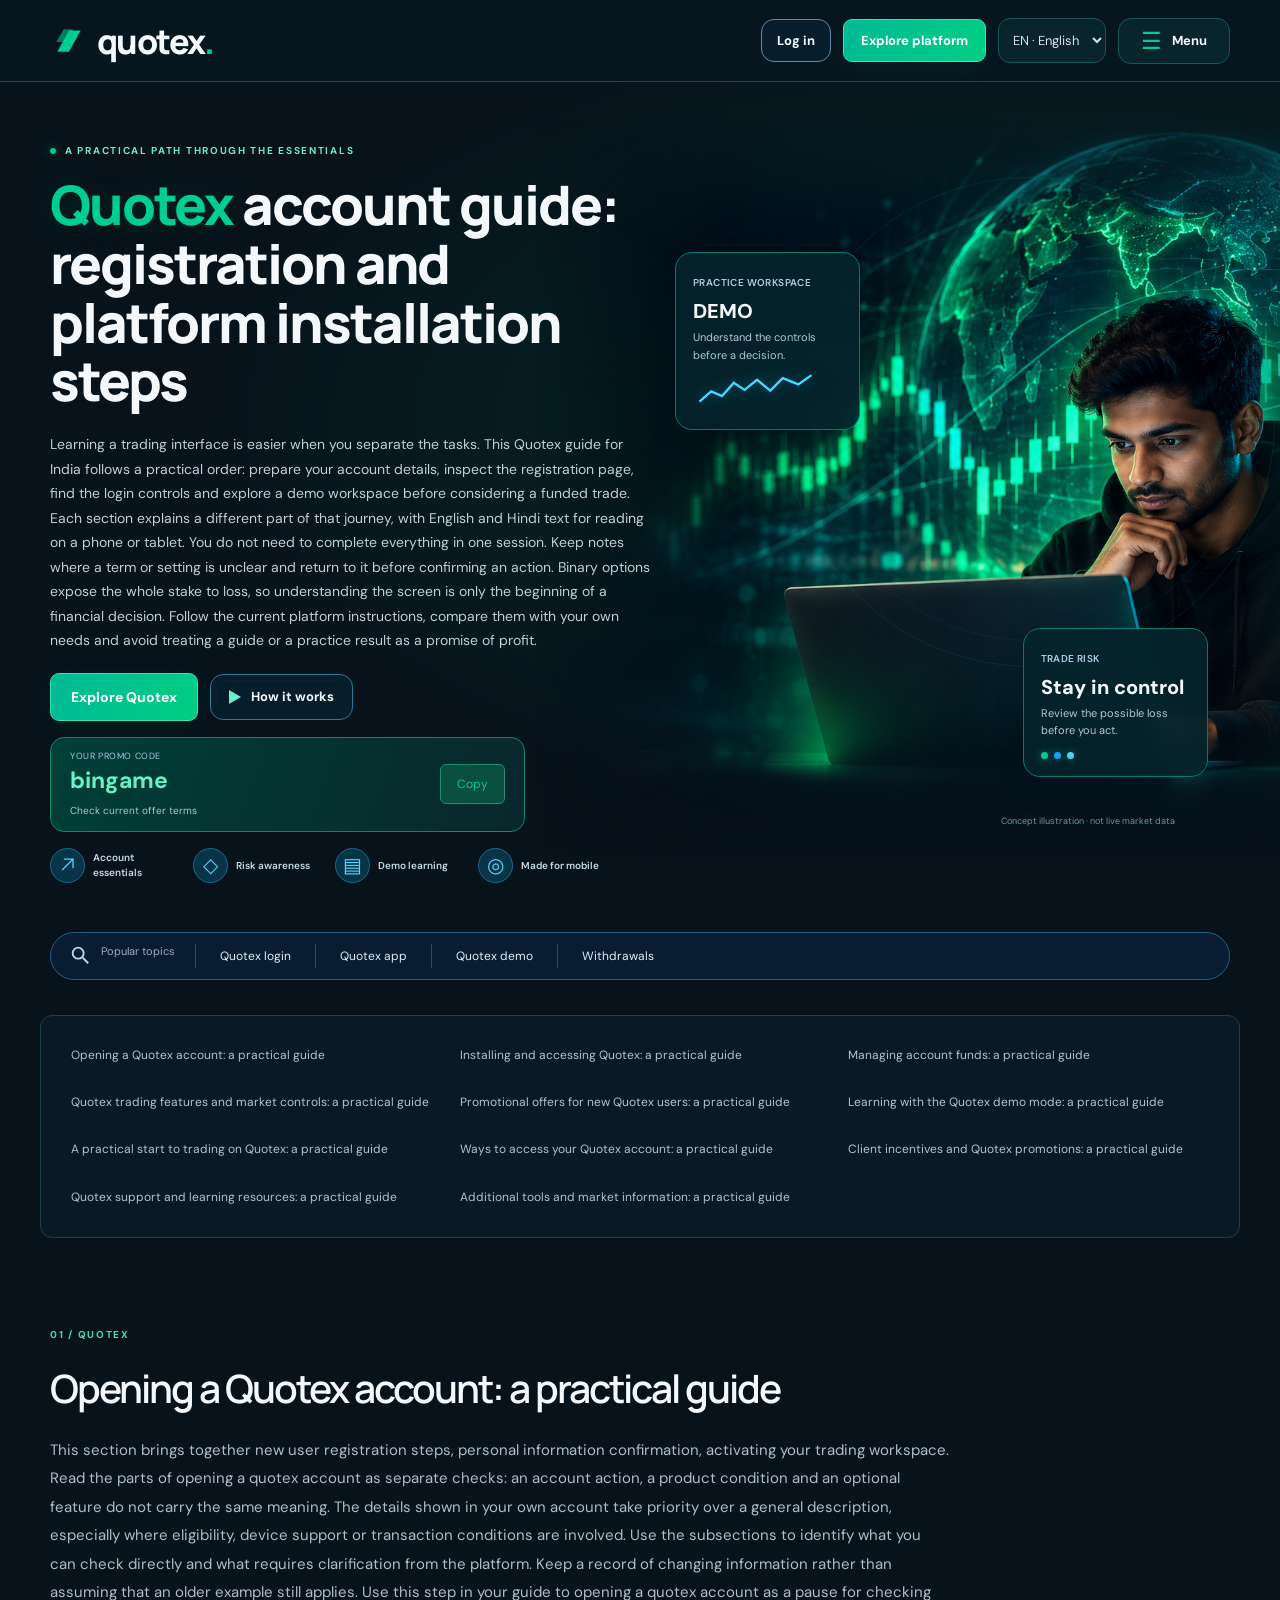
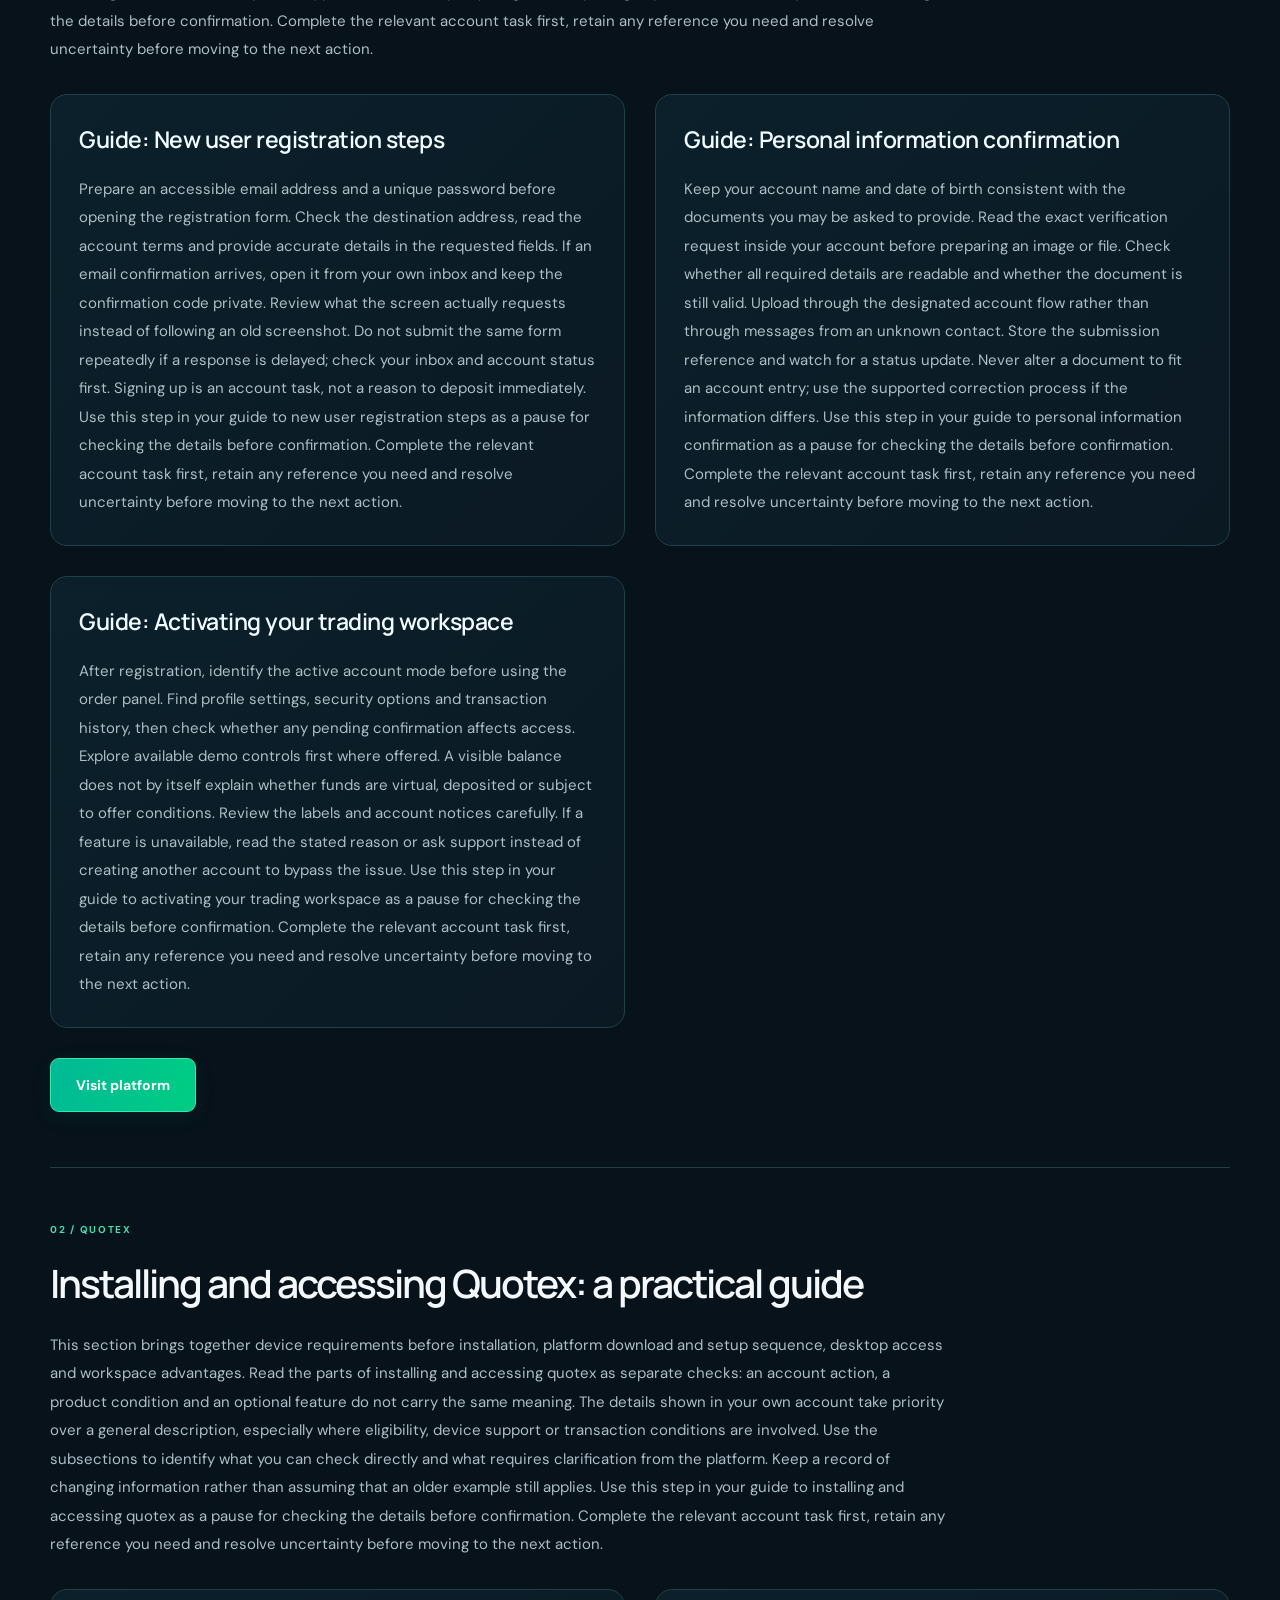
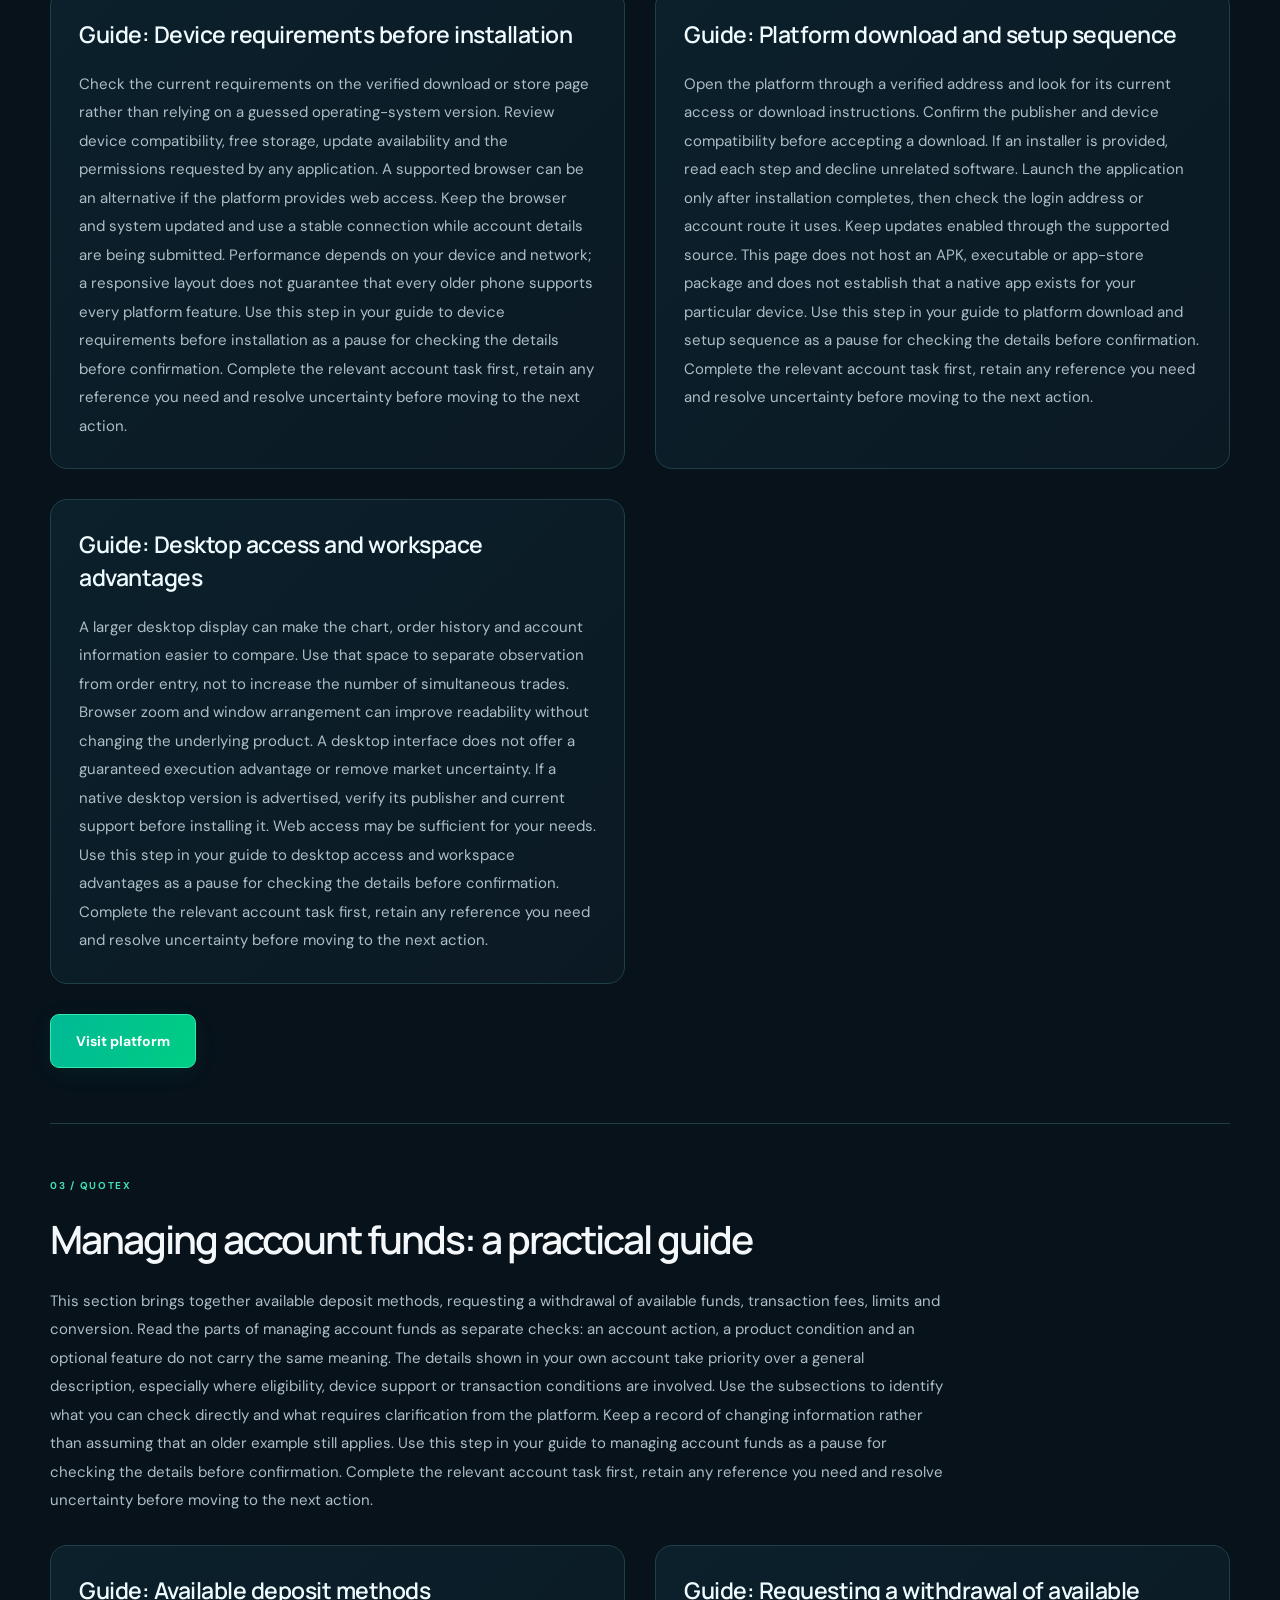
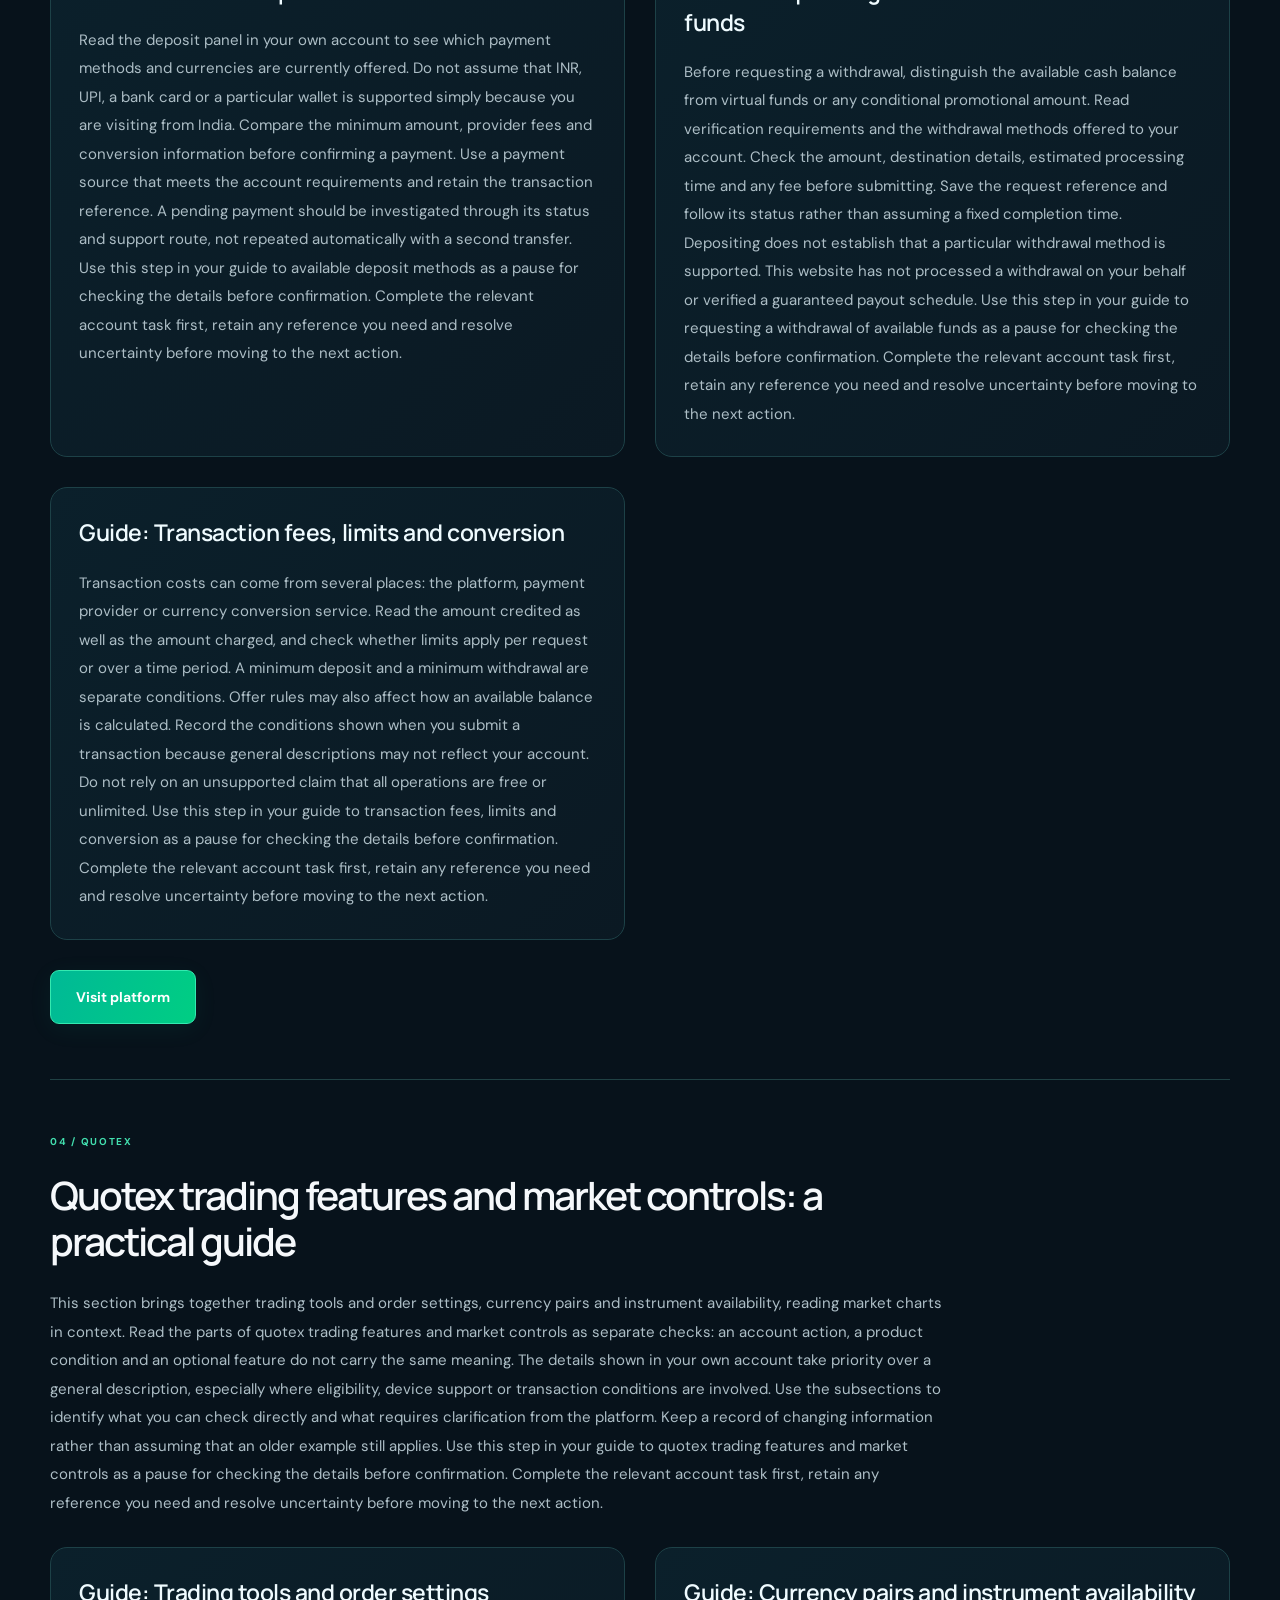
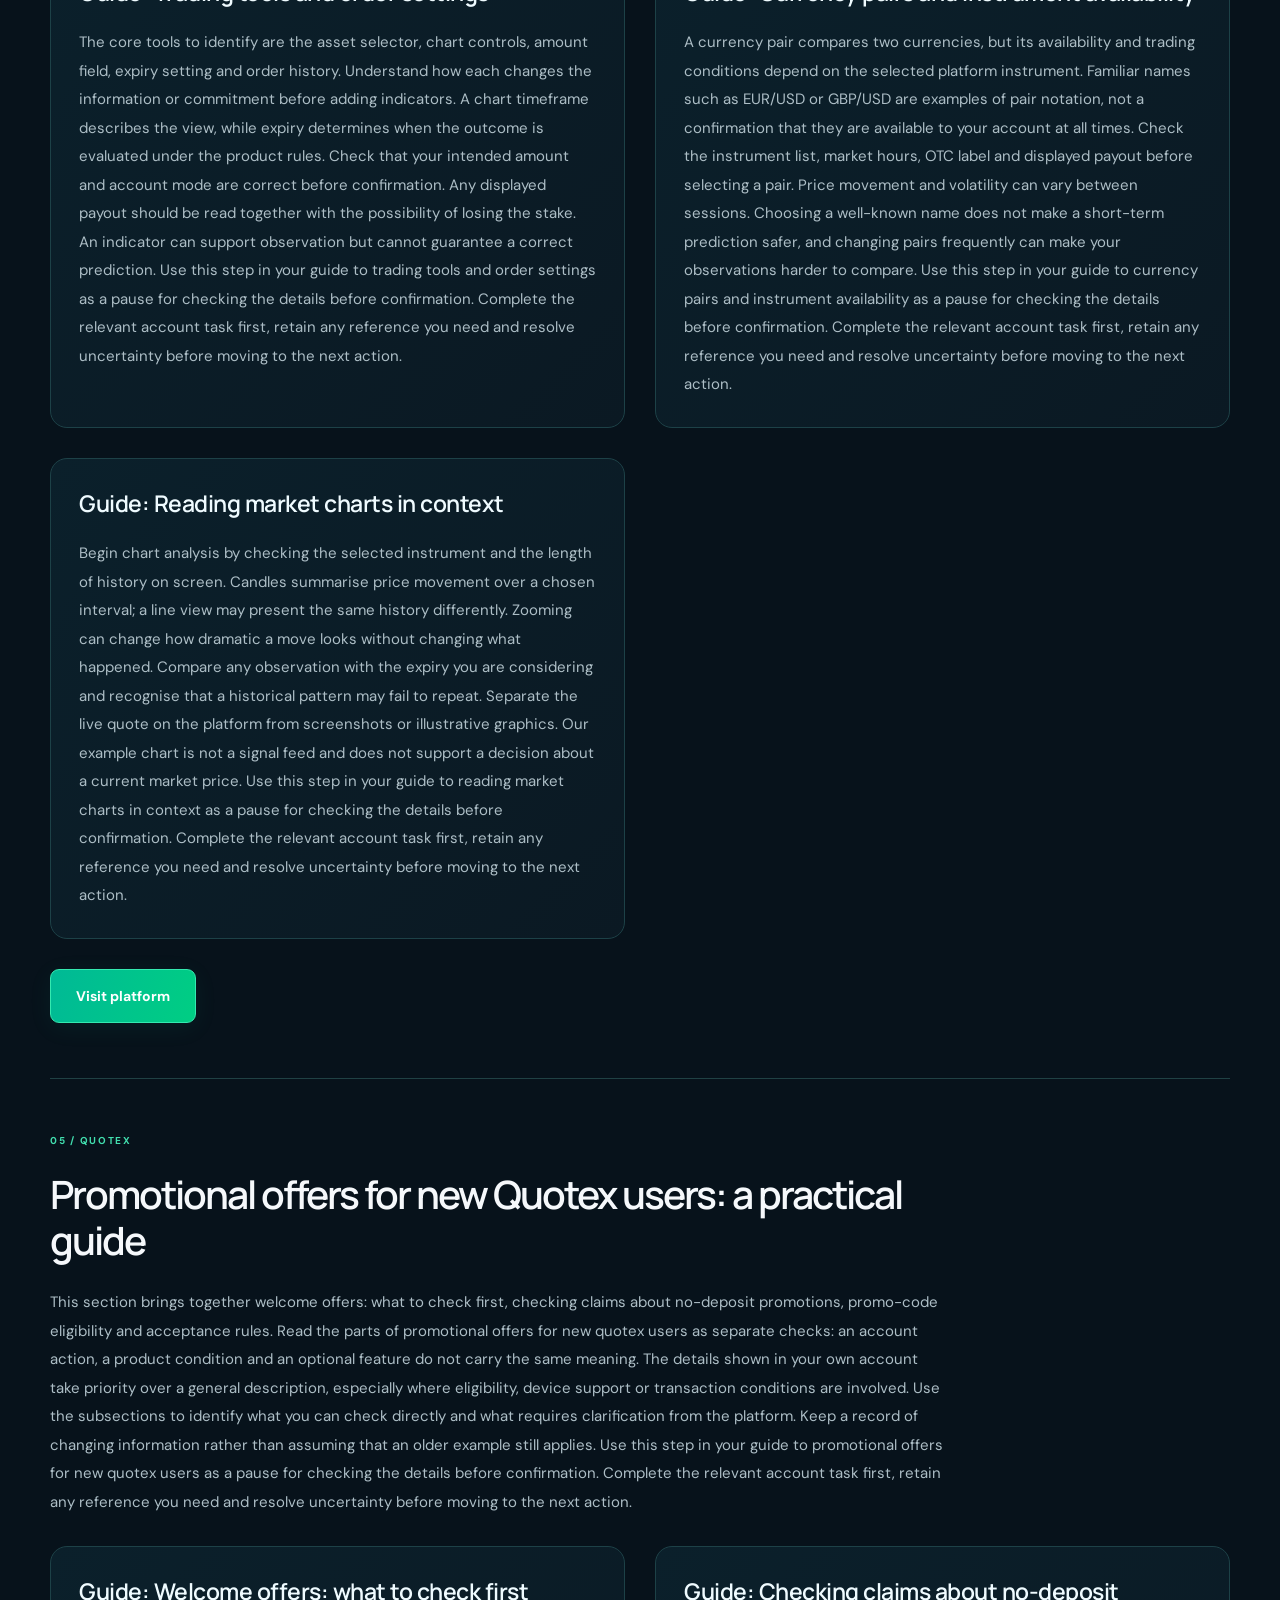
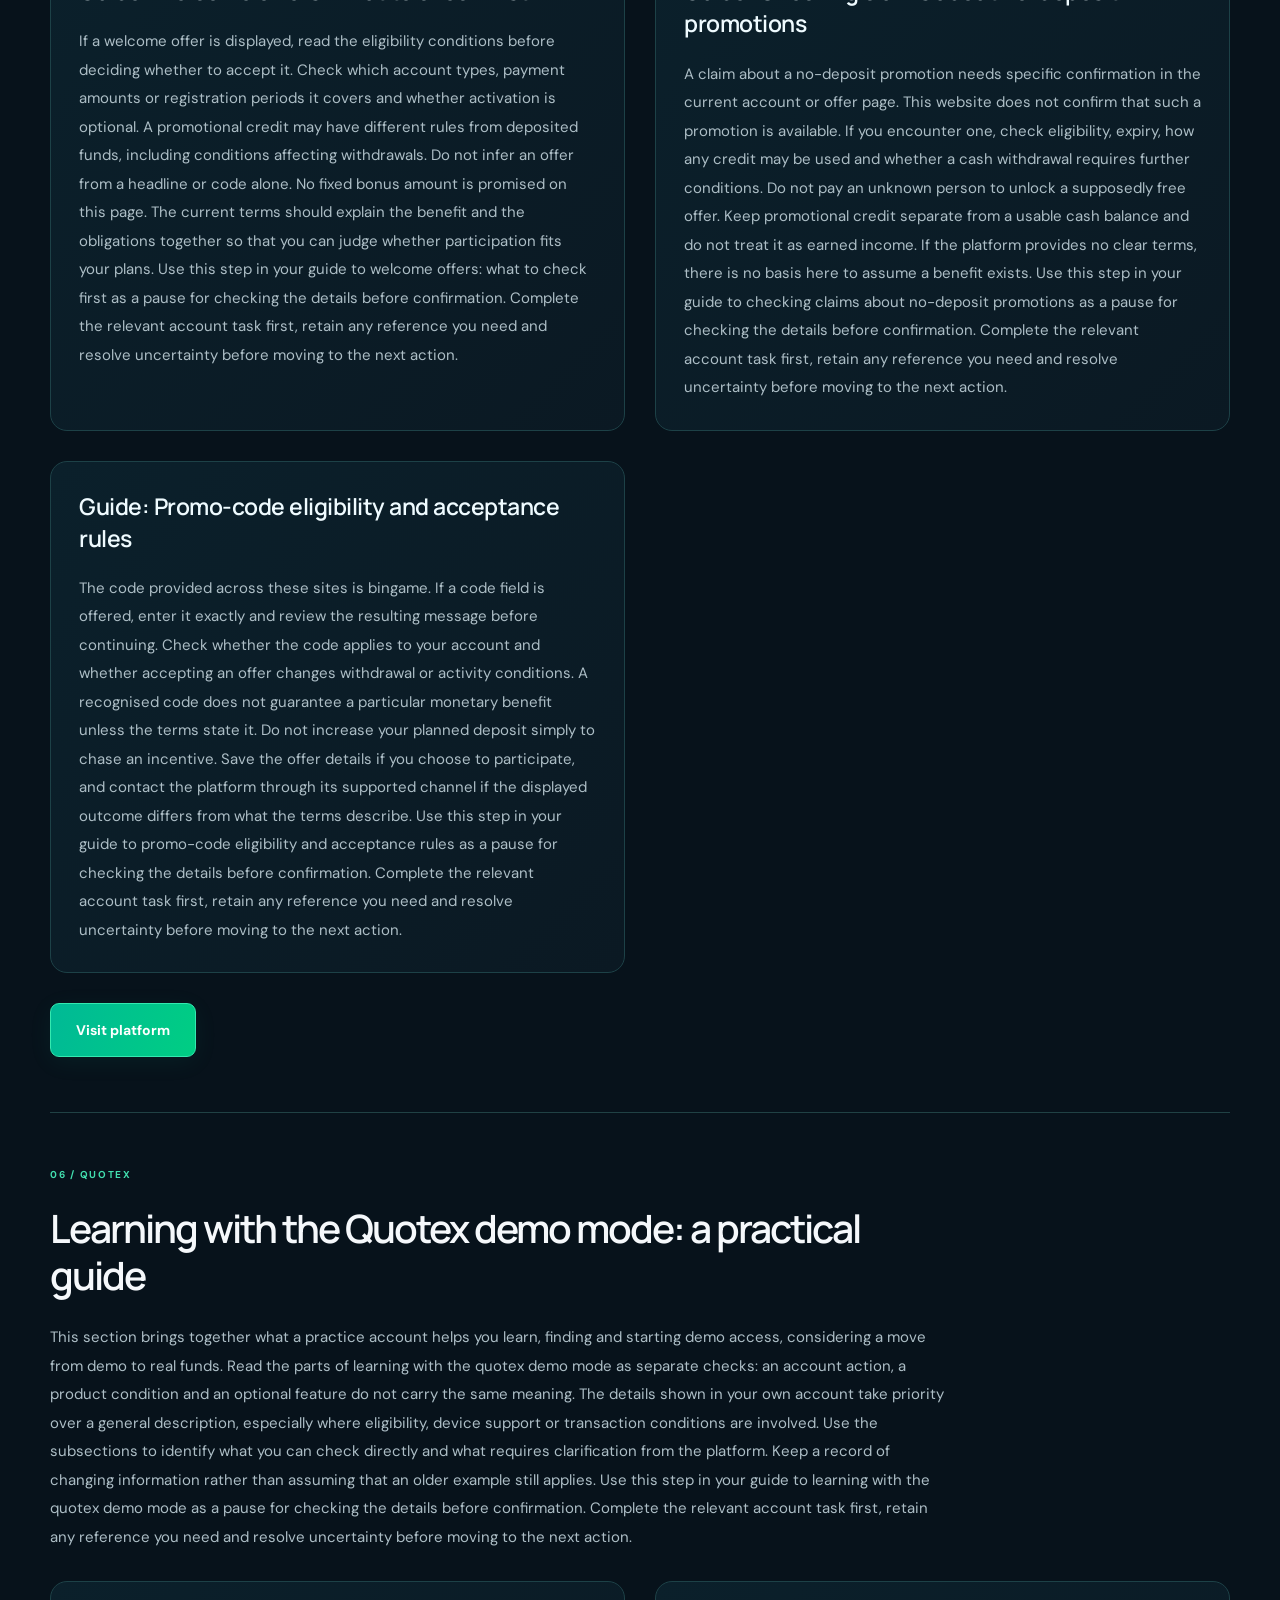
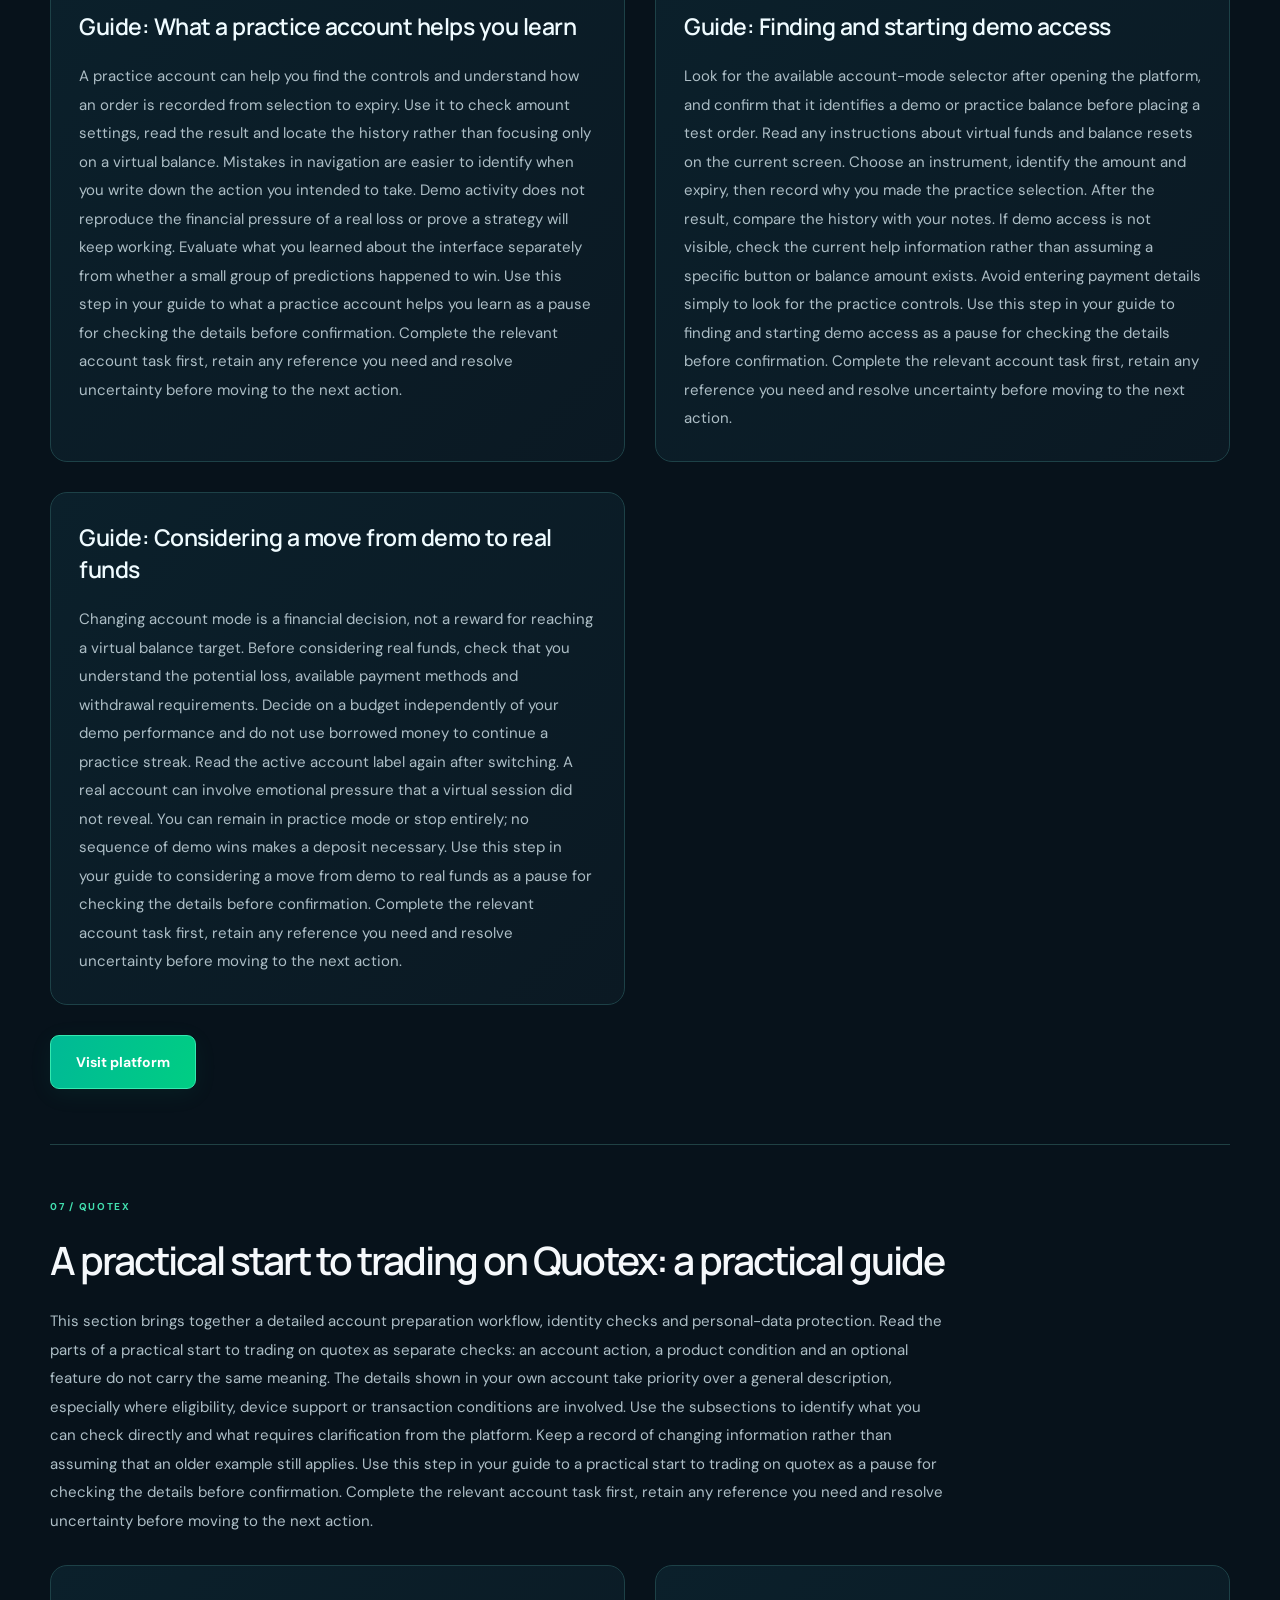
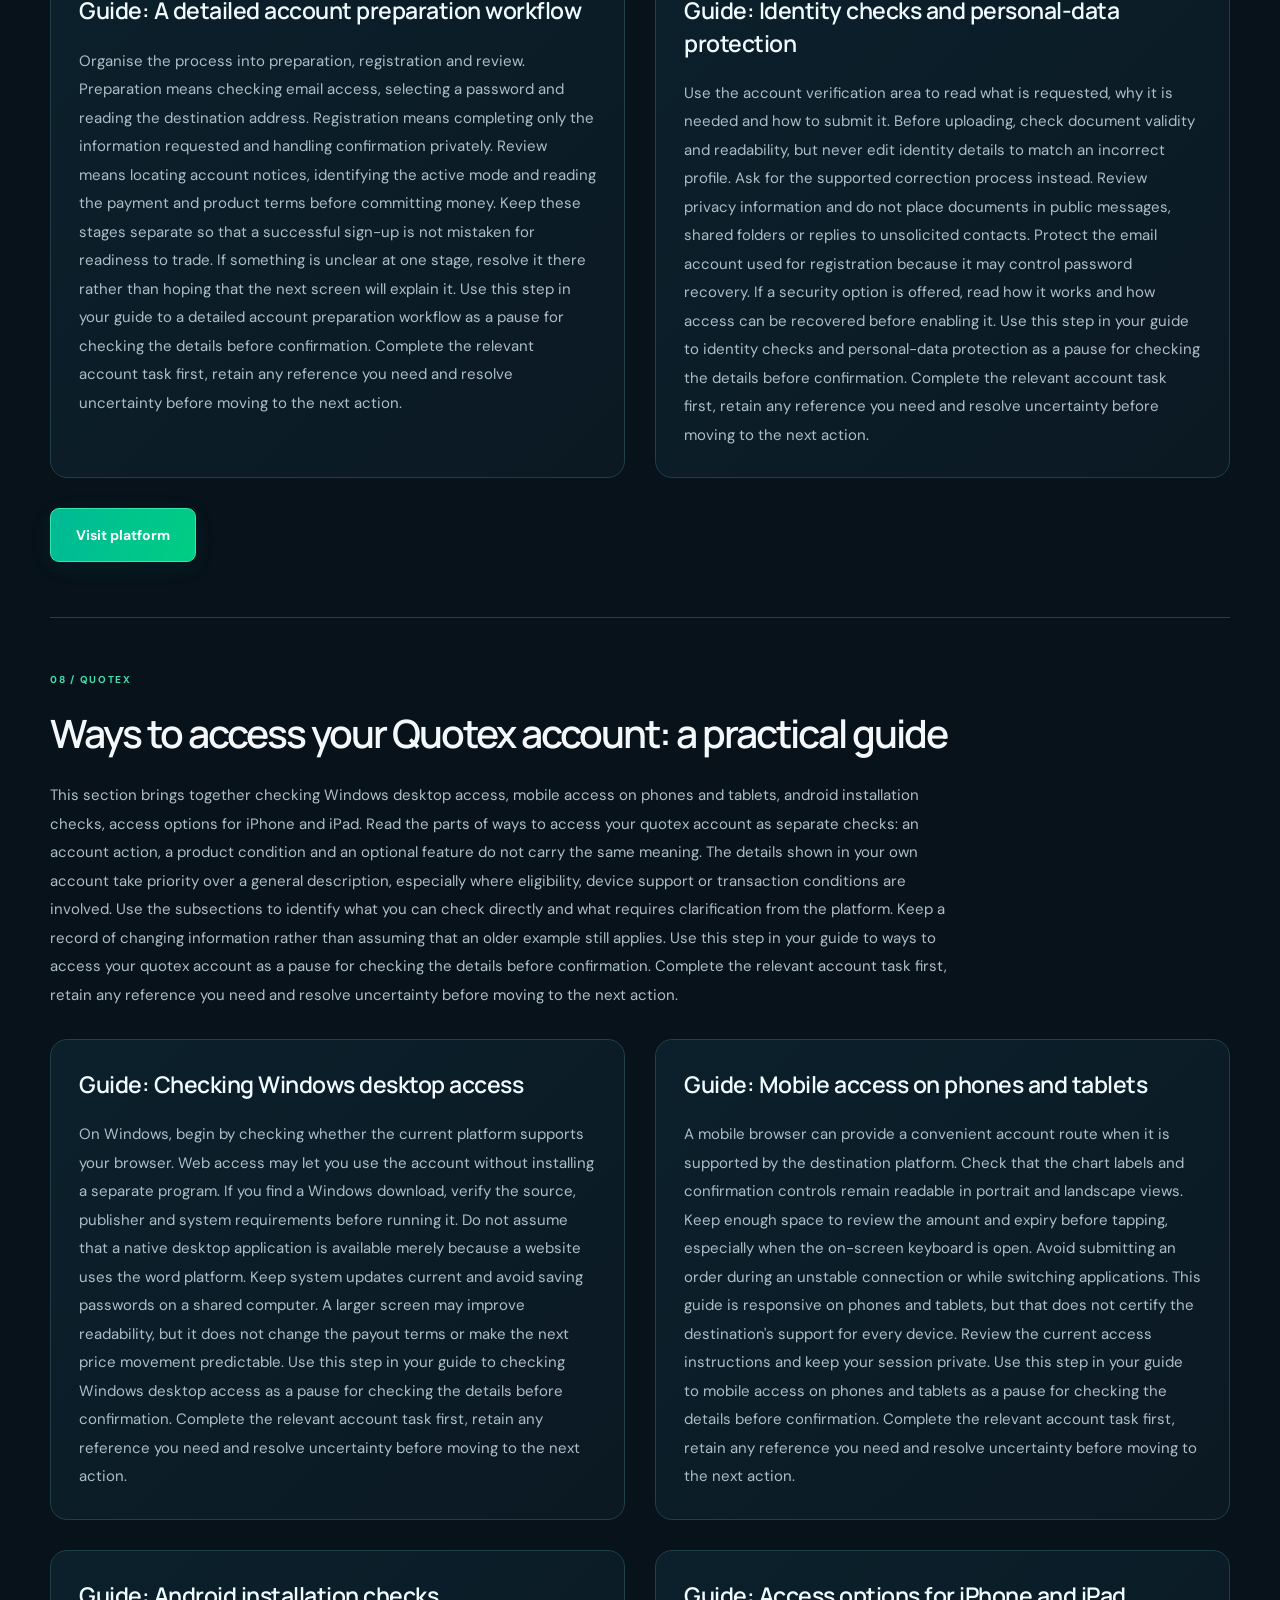
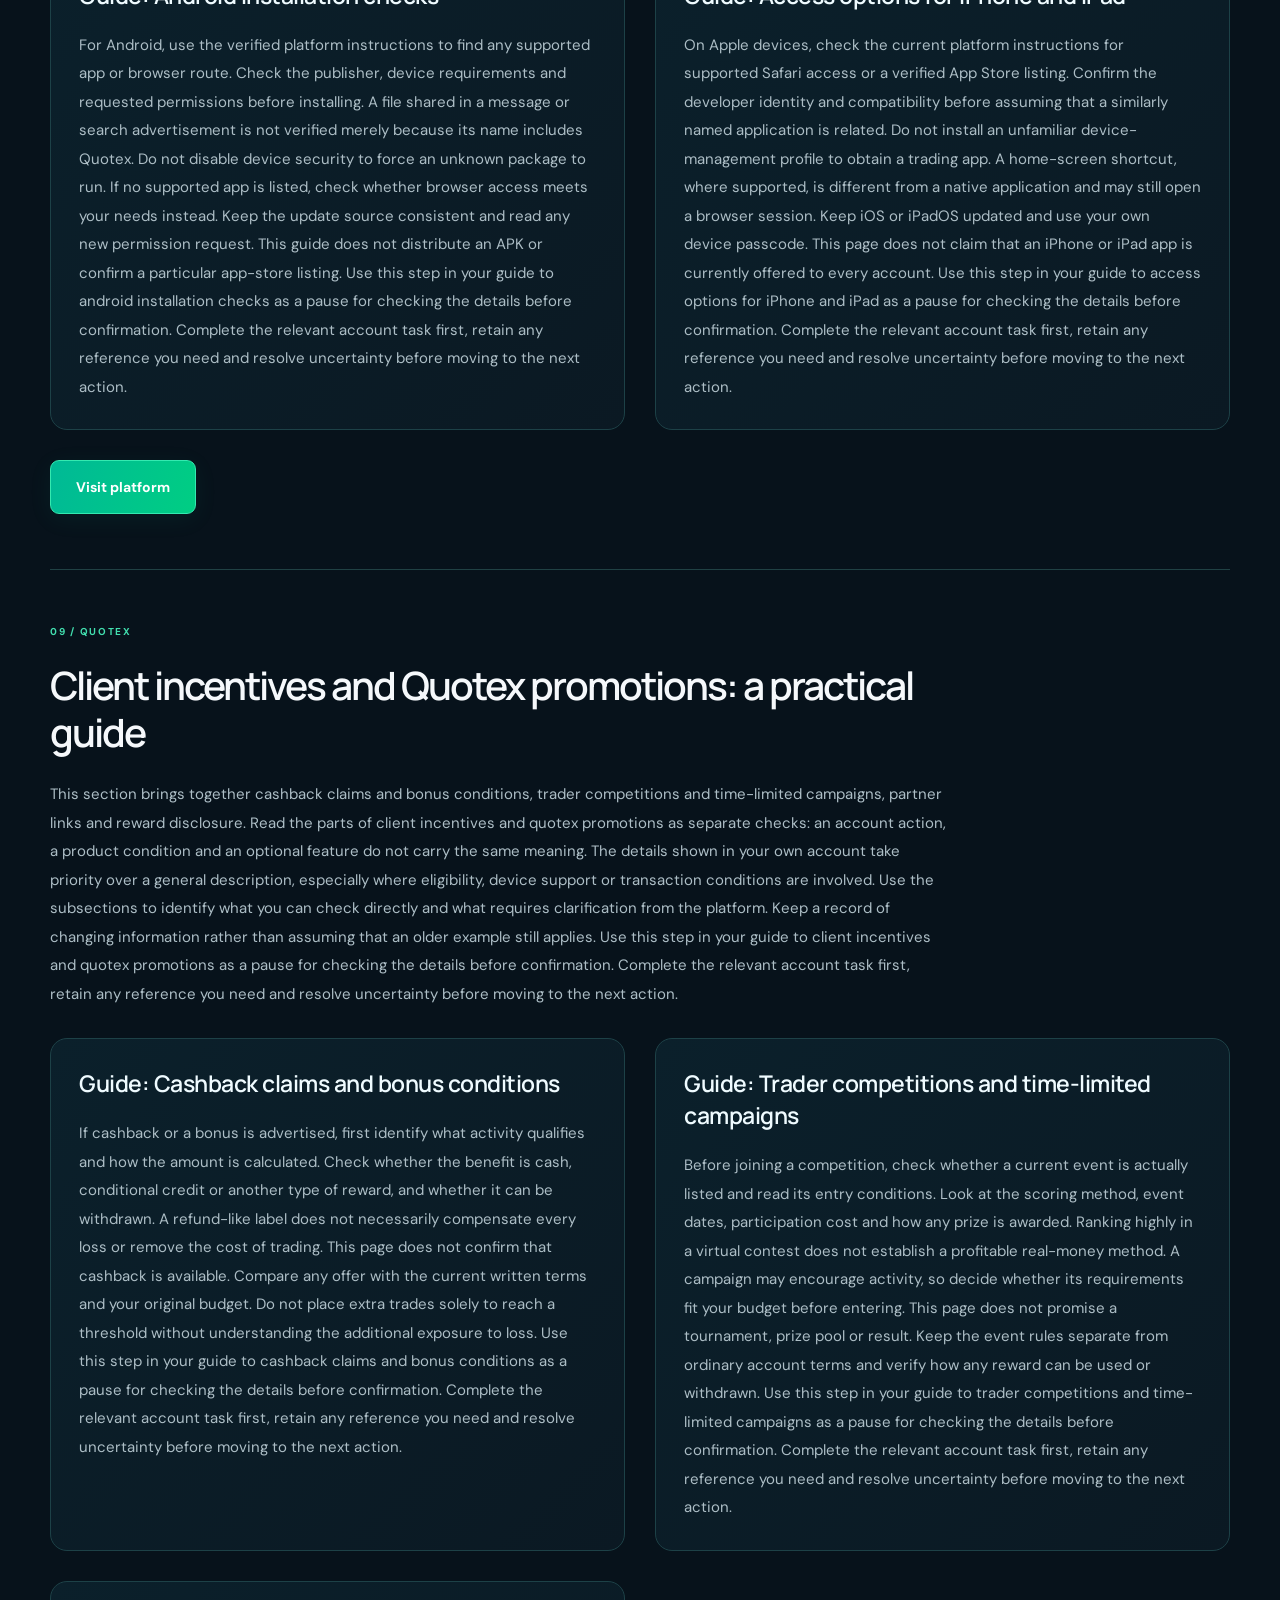
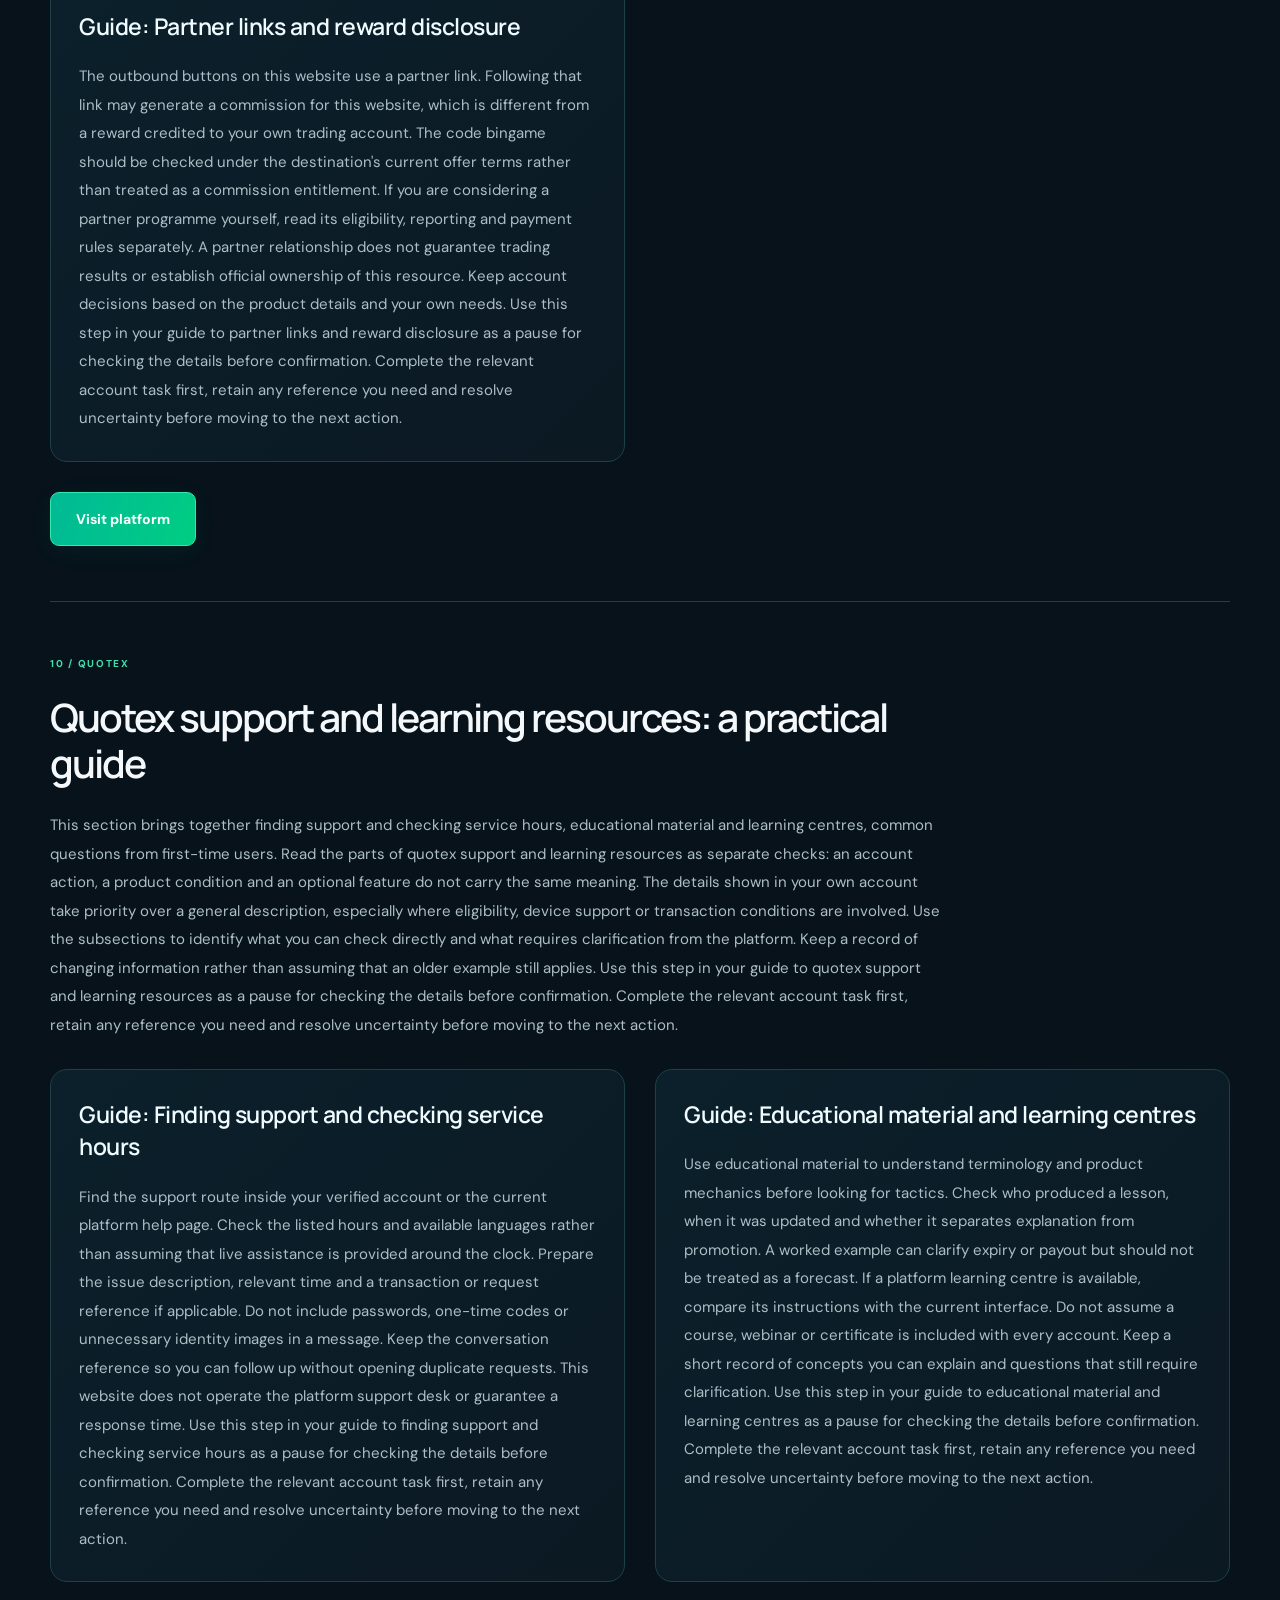
==== commit e60fbc27: "Redesign all three sites with Quotex green hero, trader artwork and responsive menu" ====
--- a/sites/quotexguide.in/index.html
+++ b/sites/quotexguide.in/index.html
@@ -1,7 +1,4 @@
 <!doctype html>
 <html lang="en-IN"><head><meta charset="utf-8"><meta name="viewport" content="width=device-width, initial-scale=1"><meta name="theme-color" content="#0b1018"><meta name="description" content="A step-by-step Quotex guide for India: prepare registration details, find your account, understand order controls and plan demo practice. English and Hindi."><title>Quotex Guide India — Registration, Login &amp; Demo Steps</title><link rel="stylesheet" href="style.css"><script defer src="app.js"></script><link rel="icon" href="favicon.ico" sizes="any"><link rel="icon" type="image/svg+xml" href="favicon.svg"><link rel="icon" type="image/png" sizes="32x32" href="favicon-32.png"><link rel="apple-touch-icon" sizes="180x180" href="apple-touch-icon.png"><link rel="manifest" href="site.webmanifest"><link rel="canonical" href="https://quotexguide.in/"><meta property="og:type" content="website"><meta property="og:site_name" content="Quotex Guide"><meta property="og:title" content="Quotex Guide India — Registration, Login &amp; Demo Steps"><meta property="og:description" content="A step-by-step Quotex guide for India: prepare registration details, find your account, understand order controls and plan demo practice. English and Hindi."><meta property="og:url" content="https://quotexguide.in/"><meta property="og:locale" content="en_IN"></head>
-<body><header><a class="brand" href="#home" aria-label="Quotex home"><span class="brand-icon">↗</span>quotex<span class="brand-dot">.</span><span class="site-label">Guide</span></a><nav aria-label="Main navigation"><a href="#platform" data-ui="platform">Platform</a><a href="#registration" data-ui="registration">Registration</a><a href="#account" data-ui="account">Account</a></nav><div class="header-actions"><label class="sr-only" for="language">Language</label><select id="language" aria-label="Choose language / भाषा चुनें"><option value="en">EN · English</option><option value="hi">HI · हिन्दी</option></select><a href="https://brm.best/?partner_id=p42863p153032p8389&amp;subid=12&amp;code=bingame" rel="sponsored nofollow" class="button small outbound" data-ui="open">Get started ↗</a></div></header>
-<main id="home"><section class="hero"><div class="hero-copy"><div class="eyebrow"><span class="live-dot"></span><span data-ui="eyebrow">A practical path through the essentials</span></div><h1 data-title="hero">Quotex account guide: registration and platform installation steps</h1><div class="hero-lead" data-copy="hero"><p>Learning a trading interface is easier when you separate the tasks. This Quotex guide for India follows a practical order: prepare your account details, inspect the registration page, find the login controls and explore a demo workspace before considering a funded trade. Each section explains a different part of that journey, with English and Hindi text for reading on a phone or tablet. You do not need to complete everything in one session. Keep notes where a term or setting is unclear and return to it before confirming an action. Binary options expose the whole stake to loss, so understanding the screen is only the beginning of a financial decision. Follow the current platform instructions, compare them with your own needs and avoid treating a guide or a practice result as a promise of profit.</p></div><div class="cta-row"><a href="https://brm.best/?partner_id=p42863p153032p8389&amp;subid=12&amp;code=bingame" rel="sponsored nofollow" class="button outbound" data-ui="start">Explore Quotex ↗</a><a class="text-link" href="#practice" data-ui="demo">Start with the basics ↓</a></div><div class="hero-tags"><span data-ui="mobile">Mobile-friendly guide</span><span>English / हिन्दी</span><span data-ui="age">18+ only</span></div></div>
-<div class="terminal" aria-label="Illustrative trading interface"><div class="terminal-top"><span><span class="live-dot"></span> EUR / USD <small>Illustration · Guide</small></span><span class="terminal-menu">•••</span></div><div class="chart-stats"><div><span class="muted">Market overview</span><strong>1.08426 <small>+0.24%</small></strong></div><span class="chart-chip">1M</span></div><div class="chart"><div class="axis"><span>1.08500</span><span>1.08450</span><span>1.08400</span><span>1.08350</span></div><svg viewBox="0 0 560 260" role="img" aria-label="Illustrative price chart, not live market data"><defs><linearGradient id="area" x1="0" y1="0" x2="0" y2="1"><stop stop-color="#23d694" stop-opacity=".24"/><stop offset="1" stop-color="#23d694" stop-opacity="0"/></linearGradient></defs><path d="M0 230 L25 210 42 218 65 176 85 190 110 160 130 177 150 140 170 154 195 112 215 137 235 118 258 143 280 99 300 115 320 75 345 94 365 63 390 82 412 43 437 68 458 35 480 52 505 21 530 42 560 25 V260 H0Z" fill="url(#area)"/><path d="M0 230 L25 210 42 218 65 176 85 190 110 160 130 177 150 140 170 154 195 112 215 137 235 118 258 143 280 99 300 115 320 75 345 94 365 63 390 82 412 43 437 68 458 35 480 52 505 21 530 42 560 25" fill="none" stroke="#2ce6a2" stroke-width="3"/><path d="M0 52 H560" stroke="#2ce6a2" stroke-dasharray="4 5" opacity=".5"/></svg><div class="chart-times"><span>10:00</span><span>10:15</span><span>10:30</span><span>10:45</span></div></div><div class="terminal-bottom"><div><span class="muted" data-ui="learning">LEARNING FIRST</span><p data-ui="chartNote">A visual introduction. Not a live quote.</p></div><span class="terminal-arrow">↗</span></div><div class="floating-card"><span class="gift">✧</span><div><small data-ui="promo">YOUR PROMO CODE</small><strong>bingame</strong></div><button id="copy" data-ui="copy" aria-live="polite">Copy</button></div></div></section>
-<div class="feature-strip"><span data-ui="strip1">01 / Understand the platform</span><span data-ui="strip2">02 / Explore your account</span><span data-ui="strip3">03 / Practise with purpose</span></div>
-<nav class="topic-nav" aria-label="Page sections / पेज के भाग"><a href="#registration" data-title="registration">Opening a Quotex account</a><a href="#installation" data-title="installation">Installing and accessing Quotex</a><a href="#payments" data-title="payments">Managing account funds</a><a href="#platform" data-title="platform">Quotex trading features and market controls</a><a href="#welcome-offers" data-title="welcome-offers">Promotional offers for new Quotex users</a><a href="#practice" data-title="practice">Learning with the Quotex demo mode</a><a href="#getting-started" data-title="getting-started">A practical start to trading on Quotex</a><a href="#account" data-title="account">Ways to access your Quotex account</a><a href="#client-benefits" data-title="client-benefits">Client incentives and Quotex promotions</a><a href="#support" data-title="support">Quotex support and learning resources</a><a href="#additional-tools" data-title="additional-tools">Additional tools and market information</a></nav><div class="longform"><section class="topic-section" id="registration"><span class="eyebrow">01 / QUOTEX</span><h2 data-title="registration">Opening a Quotex account: a practical guide</h2><div class="topic-copy" data-copy="registration"><p>This section brings together new user registration steps, personal information confirmation, activating your trading workspace. Read the parts of opening a quotex account as separate checks: an account action, a product condition and an optional feature do not carry the same meaning. The details shown in your own account take priority over a general description, especially where eligibility, device support or transaction conditions are involved. Use the subsections to identify what you can check directly and what requires clarification from the platform. Keep a record of changing information rather than assuming that an older example still applies. Use this step in your guide to opening a quotex account as a pause for checking the details before confirmation. Complete the relevant account task first, retain any reference you need and resolve uncertainty before moving to the next action.</p></div><div class="subtopics"><section class="subtopic"><h3 data-title="registration-0">Guide: New user registration steps</h3><div class="topic-copy" data-copy="registration-0"><p>Prepare an accessible email address and a unique password before opening the registration form. Check the destination address, read the account terms and provide accurate details in the requested fields. If an email confirmation arrives, open it from your own inbox and keep the confirmation code private. Review what the screen actually requests instead of following an old screenshot. Do not submit the same form repeatedly if a response is delayed; check your inbox and account status first. Signing up is an account task, not a reason to deposit immediately. Use this step in your guide to new user registration steps as a pause for checking the details before confirmation. Complete the relevant account task first, retain any reference you need and resolve uncertainty before moving to the next action.</p></div></section><section class="subtopic"><h3 data-title="registration-1">Guide: Personal information confirmation</h3><div class="topic-copy" data-copy="registration-1"><p>Keep your account name and date of birth consistent with the documents you may be asked to provide. Read the exact verification request inside your account before preparing an image or file. Check whether all required details are readable and whether the document is still valid. Upload through the designated account flow rather than through messages from an unknown contact. Store the submission reference and watch for a status update. Never alter a document to fit an account entry; use the supported correction process if the information differs. Use this step in your guide to personal information confirmation as a pause for checking the details before confirmation. Complete the relevant account task first, retain any reference you need and resolve uncertainty before moving to the next action.</p></div></section><section class="subtopic"><h3 data-title="registration-2">Guide: Activating your trading workspace</h3><div class="topic-copy" data-copy="registration-2"><p>After registration, identify the active account mode before using the order panel. Find profile settings, security options and transaction history, then check whether any pending confirmation affects access. Explore available demo controls first where offered. A visible balance does not by itself explain whether funds are virtual, deposited or subject to offer conditions. Review the labels and account notices carefully. If a feature is unavailable, read the stated reason or ask support instead of creating another account to bypass the issue. Use this step in your guide to activating your trading workspace as a pause for checking the details before confirmation. Complete the relevant account task first, retain any reference you need and resolve uncertainty before moving to the next action.</p></div></section></div><a href="https://brm.best/?partner_id=p42863p153032p8389&amp;subid=12&amp;code=bingame" rel="sponsored nofollow" class="button outbound" data-ui="offer">Visit platform ↗</a></section><section class="topic-section" id="installation"><span class="eyebrow">02 / QUOTEX</span><h2 data-title="installation">Installing and accessing Quotex: a practical guide</h2><div class="topic-copy" data-copy="installation"><p>This section brings together device requirements before installation, platform download and setup sequence, desktop access and workspace advantages. Read the parts of installing and accessing quotex as separate checks: an account action, a product condition and an optional feature do not carry the same meaning. The details shown in your own account take priority over a general description, especially where eligibility, device support or transaction conditions are involved. Use the subsections to identify what you can check directly and what requires clarification from the platform. Keep a record of changing information rather than assuming that an older example still applies. Use this step in your guide to installing and accessing quotex as a pause for checking the details before confirmation. Complete the relevant account task first, retain any reference you need and resolve uncertainty before moving to the next action.</p></div><div class="subtopics"><section class="subtopic"><h3 data-title="installation-0">Guide: Device requirements before installation</h3><div class="topic-copy" data-copy="installation-0"><p>Check the current requirements on the verified download or store page rather than relying on a guessed operating-system version. Review device compatibility, free storage, update availability and the permissions requested by any application. A supported browser can be an alternative if the platform provides web access. Keep the browser and system updated and use a stable connection while account details are being submitted. Performance depends on your device and network; a responsive layout does not guarantee that every older phone supports every platform feature. Use this step in your guide to device requirements before installation as a pause for checking the details before confirmation. Complete the relevant account task first, retain any reference you need and resolve uncertainty before moving to the next action.</p></div></section><section class="subtopic"><h3 data-title="installation-1">Guide: Platform download and setup sequence</h3><div class="topic-copy" data-copy="installation-1"><p>Open the platform through a verified address and look for its current access or download instructions. Confirm the publisher and device compatibility before accepting a download. If an installer is provided, read each step and decline unrelated software. Launch the application only after installation completes, then check the login address or account route it uses. Keep updates enabled through the supported source. This page does not host an APK, executable or app-store package and does not establish that a native app exists for your particular device. Use this step in your guide to platform download and setup sequence as a pause for checking the details before confirmation. Complete the relevant account task first, retain any reference you need and resolve uncertainty before moving to the next action.</p></div></section><section class="subtopic"><h3 data-title="installation-2">Guide: Desktop access and workspace advantages</h3><div class="topic-copy" data-copy="installation-2"><p>A larger desktop display can make the chart, order history and account information easier to compare. Use that space to separate observation from order entry, not to increase the number of simultaneous trades. Browser zoom and window arrangement can improve readability without changing the underlying product. A desktop interface does not offer a guaranteed execution advantage or remove market uncertainty. If a native desktop version is advertised, verify its publisher and current support before installing it. Web access may be sufficient for your needs. Use this step in your guide to desktop access and workspace advantages as a pause for checking the details before confirmation. Complete the relevant account task first, retain any reference you need and resolve uncertainty before moving to the next action.</p></div></section></div><a href="https://brm.best/?partner_id=p42863p153032p8389&amp;subid=12&amp;code=bingame" rel="sponsored nofollow" class="button outbound" data-ui="offer">Visit platform ↗</a></section><section class="topic-section" id="payments"><span class="eyebrow">03 / QUOTEX</span><h2 data-title="payments">Managing account funds: a practical guide</h2><div class="topic-copy" data-copy="payments"><p>This section brings together available deposit methods, requesting a withdrawal of available funds, transaction fees, limits and conversion. Read the parts of managing account funds as separate checks: an account action, a product condition and an optional feature do not carry the same meaning. The details shown in your own account take priority over a general description, especially where eligibility, device support or transaction conditions are involved. Use the subsections to identify what you can check directly and what requires clarification from the platform. Keep a record of changing information rather than assuming that an older example still applies. Use this step in your guide to managing account funds as a pause for checking the details before confirmation. Complete the relevant account task first, retain any reference you need and resolve uncertainty before moving to the next action.</p></div><div class="subtopics"><section class="subtopic"><h3 data-title="payments-0">Guide: Available deposit methods</h3><div class="topic-copy" data-copy="payments-0"><p>Read the deposit panel in your own account to see which payment methods and currencies are currently offered. Do not assume that INR, UPI, a bank card or a particular wallet is supported simply because you are visiting from India. Compare the minimum amount, provider fees and conversion information before confirming a payment. Use a payment source that meets the account requirements and retain the transaction reference. A pending payment should be investigated through its status and support route, not repeated automatically with a second transfer. Use this step in your guide to available deposit methods as a pause for checking the details before confirmation. Complete the relevant account task first, retain any reference you need and resolve uncertainty before moving to the next action.</p></div></section><section class="subtopic"><h3 data-title="payments-1">Guide: Requesting a withdrawal of available funds</h3><div class="topic-copy" data-copy="payments-1"><p>Before requesting a withdrawal, distinguish the available cash balance from virtual funds or any conditional promotional amount. Read verification requirements and the withdrawal methods offered to your account. Check the amount, destination details, estimated processing time and any fee before submitting. Save the request reference and follow its status rather than assuming a fixed completion time. Depositing does not establish that a particular withdrawal method is supported. This website has not processed a withdrawal on your behalf or verified a guaranteed payout schedule. Use this step in your guide to requesting a withdrawal of available funds as a pause for checking the details before confirmation. Complete the relevant account task first, retain any reference you need and resolve uncertainty before moving to the next action.</p></div></section><section class="subtopic"><h3 data-title="payments-2">Guide: Transaction fees, limits and conversion</h3><div class="topic-copy" data-copy="payments-2"><p>Transaction costs can come from several places: the platform, payment provider or currency conversion service. Read the amount credited as well as the amount charged, and check whether limits apply per request or over a time period. A minimum deposit and a minimum withdrawal are separate conditions. Offer rules may also affect how an available balance is calculated. Record the conditions shown when you submit a transaction because general descriptions may not reflect your account. Do not rely on an unsupported claim that all operations are free or unlimited. Use this step in your guide to transaction fees, limits and conversion as a pause for checking the details before confirmation. Complete the relevant account task first, retain any reference you need and resolve uncertainty before moving to the next action.</p></div></section></div><a href="https://brm.best/?partner_id=p42863p153032p8389&amp;subid=12&amp;code=bingame" rel="sponsored nofollow" class="button outbound" data-ui="offer">Visit platform ↗</a></section><section class="topic-section" id="platform"><span class="eyebrow">04 / QUOTEX</span><h2 data-title="platform">Quotex trading features and market controls: a practical guide</h2><div class="topic-copy" data-copy="platform"><p>This section brings together trading tools and order settings, currency pairs and instrument availability, reading market charts in context. Read the parts of quotex trading features and market controls as separate checks: an account action, a product condition and an optional feature do not carry the same meaning. The details shown in your own account take priority over a general description, especially where eligibility, device support or transaction conditions are involved. Use the subsections to identify what you can check directly and what requires clarification from the platform. Keep a record of changing information rather than assuming that an older example still applies. Use this step in your guide to quotex trading features and market controls as a pause for checking the details before confirmation. Complete the relevant account task first, retain any reference you need and resolve uncertainty before moving to the next action.</p></div><div class="subtopics"><section class="subtopic"><h3 data-title="platform-0">Guide: Trading tools and order settings</h3><div class="topic-copy" data-copy="platform-0"><p>The core tools to identify are the asset selector, chart controls, amount field, expiry setting and order history. Understand how each changes the information or commitment before adding indicators. A chart timeframe describes the view, while expiry determines when the outcome is evaluated under the product rules. Check that your intended amount and account mode are correct before confirmation. Any displayed payout should be read together with the possibility of losing the stake. An indicator can support observation but cannot guarantee a correct prediction. Use this step in your guide to trading tools and order settings as a pause for checking the details before confirmation. Complete the relevant account task first, retain any reference you need and resolve uncertainty before moving to the next action.</p></div></section><section class="subtopic"><h3 data-title="platform-1">Guide: Currency pairs and instrument availability</h3><div class="topic-copy" data-copy="platform-1"><p>A currency pair compares two currencies, but its availability and trading conditions depend on the selected platform instrument. Familiar names such as EUR/USD or GBP/USD are examples of pair notation, not a confirmation that they are available to your account at all times. Check the instrument list, market hours, OTC label and displayed payout before selecting a pair. Price movement and volatility can vary between sessions. Choosing a well-known name does not make a short-term prediction safer, and changing pairs frequently can make your observations harder to compare. Use this step in your guide to currency pairs and instrument availability as a pause for checking the details before confirmation. Complete the relevant account task first, retain any reference you need and resolve uncertainty before moving to the next action.</p></div></section><section class="subtopic"><h3 data-title="platform-2">Guide: Reading market charts in context</h3><div class="topic-copy" data-copy="platform-2"><p>Begin chart analysis by checking the selected instrument and the length of history on screen. Candles summarise price movement over a chosen interval; a line view may present the same history differently. Zooming can change how dramatic a move looks without changing what happened. Compare any observation with the expiry you are considering and recognise that a historical pattern may fail to repeat. Separate the live quote on the platform from screenshots or illustrative graphics. Our example chart is not a signal feed and does not support a decision about a current market price. Use this step in your guide to reading market charts in context as a pause for checking the details before confirmation. Complete the relevant account task first, retain any reference you need and resolve uncertainty before moving to the next action.</p></div></section></div><a href="https://brm.best/?partner_id=p42863p153032p8389&amp;subid=12&amp;code=bingame" rel="sponsored nofollow" class="button outbound" data-ui="offer">Visit platform ↗</a></section><section class="topic-section" id="welcome-offers"><span class="eyebrow">05 / QUOTEX</span><h2 data-title="welcome-offers">Promotional offers for new Quotex users: a practical guide</h2><div class="topic-copy" data-copy="welcome-offers"><p>This section brings together welcome offers: what to check first, checking claims about no-deposit promotions, promo-code eligibility and acceptance rules. Read the parts of promotional offers for new quotex users as separate checks: an account action, a product condition and an optional feature do not carry the same meaning. The details shown in your own account take priority over a general description, especially where eligibility, device support or transaction conditions are involved. Use the subsections to identify what you can check directly and what requires clarification from the platform. Keep a record of changing information rather than assuming that an older example still applies. Use this step in your guide to promotional offers for new quotex users as a pause for checking the details before confirmation. Complete the relevant account task first, retain any reference you need and resolve uncertainty before moving to the next action.</p></div><div class="subtopics"><section class="subtopic"><h3 data-title="welcome-offers-0">Guide: Welcome offers: what to check first</h3><div class="topic-copy" data-copy="welcome-offers-0"><p>If a welcome offer is displayed, read the eligibility conditions before deciding whether to accept it. Check which account types, payment amounts or registration periods it covers and whether activation is optional. A promotional credit may have different rules from deposited funds, including conditions affecting withdrawals. Do not infer an offer from a headline or code alone. No fixed bonus amount is promised on this page. The current terms should explain the benefit and the obligations together so that you can judge whether participation fits your plans. Use this step in your guide to welcome offers: what to check first as a pause for checking the details before confirmation. Complete the relevant account task first, retain any reference you need and resolve uncertainty before moving to the next action.</p></div></section><section class="subtopic"><h3 data-title="welcome-offers-1">Guide: Checking claims about no-deposit promotions</h3><div class="topic-copy" data-copy="welcome-offers-1"><p>A claim about a no-deposit promotion needs specific confirmation in the current account or offer page. This website does not confirm that such a promotion is available. If you encounter one, check eligibility, expiry, how any credit may be used and whether a cash withdrawal requires further conditions. Do not pay an unknown person to unlock a supposedly free offer. Keep promotional credit separate from a usable cash balance and do not treat it as earned income. If the platform provides no clear terms, there is no basis here to assume a benefit exists. Use this step in your guide to checking claims about no-deposit promotions as a pause for checking the details before confirmation. Complete the relevant account task first, retain any reference you need and resolve uncertainty before moving to the next action.</p></div></section><section class="subtopic"><h3 data-title="welcome-offers-2">Guide: Promo-code eligibility and acceptance rules</h3><div class="topic-copy" data-copy="welcome-offers-2"><p>The code provided across these sites is bingame. If a code field is offered, enter it exactly and review the resulting message before continuing. Check whether the code applies to your account and whether accepting an offer changes withdrawal or activity conditions. A recognised code does not guarantee a particular monetary benefit unless the terms state it. Do not increase your planned deposit simply to chase an incentive. Save the offer details if you choose to participate, and contact the platform through its supported channel if the displayed outcome differs from what the terms describe. Use this step in your guide to promo-code eligibility and acceptance rules as a pause for checking the details before confirmation. Complete the relevant account task first, retain any reference you need and resolve uncertainty before moving to the next action.</p></div></section></div><a href="https://brm.best/?partner_id=p42863p153032p8389&amp;subid=12&amp;code=bingame" rel="sponsored nofollow" class="button outbound" data-ui="offer">Visit platform ↗</a></section><section class="topic-section" id="practice"><span class="eyebrow">06 / QUOTEX</span><h2 data-title="practice">Learning with the Quotex demo mode: a practical guide</h2><div class="topic-copy" data-copy="practice"><p>This section brings together what a practice account helps you learn, finding and starting demo access, considering a move from demo to real funds. Read the parts of learning with the quotex demo mode as separate checks: an account action, a product condition and an optional feature do not carry the same meaning. The details shown in your own account take priority over a general description, especially where eligibility, device support or transaction conditions are involved. Use the subsections to identify what you can check directly and what requires clarification from the platform. Keep a record of changing information rather than assuming that an older example still applies. Use this step in your guide to learning with the quotex demo mode as a pause for checking the details before confirmation. Complete the relevant account task first, retain any reference you need and resolve uncertainty before moving to the next action.</p></div><div class="subtopics"><section class="subtopic"><h3 data-title="practice-0">Guide: What a practice account helps you learn</h3><div class="topic-copy" data-copy="practice-0"><p>A practice account can help you find the controls and understand how an order is recorded from selection to expiry. Use it to check amount settings, read the result and locate the history rather than focusing only on a virtual balance. Mistakes in navigation are easier to identify when you write down the action you intended to take. Demo activity does not reproduce the financial pressure of a real loss or prove a strategy will keep working. Evaluate what you learned about the interface separately from whether a small group of predictions happened to win. Use this step in your guide to what a practice account helps you learn as a pause for checking the details before confirmation. Complete the relevant account task first, retain any reference you need and resolve uncertainty before moving to the next action.</p></div></section><section class="subtopic"><h3 data-title="practice-1">Guide: Finding and starting demo access</h3><div class="topic-copy" data-copy="practice-1"><p>Look for the available account-mode selector after opening the platform, and confirm that it identifies a demo or practice balance before placing a test order. Read any instructions about virtual funds and balance resets on the current screen. Choose an instrument, identify the amount and expiry, then record why you made the practice selection. After the result, compare the history with your notes. If demo access is not visible, check the current help information rather than assuming a specific button or balance amount exists. Avoid entering payment details simply to look for the practice controls. Use this step in your guide to finding and starting demo access as a pause for checking the details before confirmation. Complete the relevant account task first, retain any reference you need and resolve uncertainty before moving to the next action.</p></div></section><section class="subtopic"><h3 data-title="practice-2">Guide: Considering a move from demo to real funds</h3><div class="topic-copy" data-copy="practice-2"><p>Changing account mode is a financial decision, not a reward for reaching a virtual balance target. Before considering real funds, check that you understand the potential loss, available payment methods and withdrawal requirements. Decide on a budget independently of your demo performance and do not use borrowed money to continue a practice streak. Read the active account label again after switching. A real account can involve emotional pressure that a virtual session did not reveal. You can remain in practice mode or stop entirely; no sequence of demo wins makes a deposit necessary. Use this step in your guide to considering a move from demo to real funds as a pause for checking the details before confirmation. Complete the relevant account task first, retain any reference you need and resolve uncertainty before moving to the next action.</p></div></section></div><a href="https://brm.best/?partner_id=p42863p153032p8389&amp;subid=12&amp;code=bingame" rel="sponsored nofollow" class="button outbound" data-ui="offer">Visit platform ↗</a></section><section class="topic-section" id="getting-started"><span class="eyebrow">07 / QUOTEX</span><h2 data-title="getting-started">A practical start to trading on Quotex: a practical guide</h2><div class="topic-copy" data-copy="getting-started"><p>This section brings together a detailed account preparation workflow, identity checks and personal-data protection. Read the parts of a practical start to trading on quotex as separate checks: an account action, a product condition and an optional feature do not carry the same meaning. The details shown in your own account take priority over a general description, especially where eligibility, device support or transaction conditions are involved. Use the subsections to identify what you can check directly and what requires clarification from the platform. Keep a record of changing information rather than assuming that an older example still applies. Use this step in your guide to a practical start to trading on quotex as a pause for checking the details before confirmation. Complete the relevant account task first, retain any reference you need and resolve uncertainty before moving to the next action.</p></div><div class="subtopics"><section class="subtopic"><h3 data-title="getting-started-0">Guide: A detailed account preparation workflow</h3><div class="topic-copy" data-copy="getting-started-0"><p>Organise the process into preparation, registration and review. Preparation means checking email access, selecting a password and reading the destination address. Registration means completing only the information requested and handling confirmation privately. Review means locating account notices, identifying the active mode and reading the payment and product terms before committing money. Keep these stages separate so that a successful sign-up is not mistaken for readiness to trade. If something is unclear at one stage, resolve it there rather than hoping that the next screen will explain it. Use this step in your guide to a detailed account preparation workflow as a pause for checking the details before confirmation. Complete the relevant account task first, retain any reference you need and resolve uncertainty before moving to the next action.</p></div></section><section class="subtopic"><h3 data-title="getting-started-1">Guide: Identity checks and personal-data protection</h3><div class="topic-copy" data-copy="getting-started-1"><p>Use the account verification area to read what is requested, why it is needed and how to submit it. Before uploading, check document validity and readability, but never edit identity details to match an incorrect profile. Ask for the supported correction process instead. Review privacy information and do not place documents in public messages, shared folders or replies to unsolicited contacts. Protect the email account used for registration because it may control password recovery. If a security option is offered, read how it works and how access can be recovered before enabling it. Use this step in your guide to identity checks and personal-data protection as a pause for checking the details before confirmation. Complete the relevant account task first, retain any reference you need and resolve uncertainty before moving to the next action.</p></div></section></div><a href="https://brm.best/?partner_id=p42863p153032p8389&amp;subid=12&amp;code=bingame" rel="sponsored nofollow" class="button outbound" data-ui="offer">Visit platform ↗</a></section><section class="topic-section" id="account"><span class="eyebrow">08 / QUOTEX</span><h2 data-title="account">Ways to access your Quotex account: a practical guide</h2><div class="topic-copy" data-copy="account"><p>This section brings together checking Windows desktop access, mobile access on phones and tablets, android installation checks, access options for iPhone and iPad. Read the parts of ways to access your quotex account as separate checks: an account action, a product condition and an optional feature do not carry the same meaning. The details shown in your own account take priority over a general description, especially where eligibility, device support or transaction conditions are involved. Use the subsections to identify what you can check directly and what requires clarification from the platform. Keep a record of changing information rather than assuming that an older example still applies. Use this step in your guide to ways to access your quotex account as a pause for checking the details before confirmation. Complete the relevant account task first, retain any reference you need and resolve uncertainty before moving to the next action.</p></div><div class="subtopics"><section class="subtopic"><h3 data-title="account-0">Guide: Checking Windows desktop access</h3><div class="topic-copy" data-copy="account-0"><p>On Windows, begin by checking whether the current platform supports your browser. Web access may let you use the account without installing a separate program. If you find a Windows download, verify the source, publisher and system requirements before running it. Do not assume that a native desktop application is available merely because a website uses the word platform. Keep system updates current and avoid saving passwords on a shared computer. A larger screen may improve readability, but it does not change the payout terms or make the next price movement predictable. Use this step in your guide to checking Windows desktop access as a pause for checking the details before confirmation. Complete the relevant account task first, retain any reference you need and resolve uncertainty before moving to the next action.</p></div></section><section class="subtopic"><h3 data-title="account-1">Guide: Mobile access on phones and tablets</h3><div class="topic-copy" data-copy="account-1"><p>A mobile browser can provide a convenient account route when it is supported by the destination platform. Check that the chart labels and confirmation controls remain readable in portrait and landscape views. Keep enough space to review the amount and expiry before tapping, especially when the on-screen keyboard is open. Avoid submitting an order during an unstable connection or while switching applications. This guide is responsive on phones and tablets, but that does not certify the destination&#x27;s support for every device. Review the current access instructions and keep your session private. Use this step in your guide to mobile access on phones and tablets as a pause for checking the details before confirmation. Complete the relevant account task first, retain any reference you need and resolve uncertainty before moving to the next action.</p></div></section><section class="subtopic"><h3 data-title="account-2">Guide: Android installation checks</h3><div class="topic-copy" data-copy="account-2"><p>For Android, use the verified platform instructions to find any supported app or browser route. Check the publisher, device requirements and requested permissions before installing. A file shared in a message or search advertisement is not verified merely because its name includes Quotex. Do not disable device security to force an unknown package to run. If no supported app is listed, check whether browser access meets your needs instead. Keep the update source consistent and read any new permission request. This guide does not distribute an APK or confirm a particular app-store listing. Use this step in your guide to android installation checks as a pause for checking the details before confirmation. Complete the relevant account task first, retain any reference you need and resolve uncertainty before moving to the next action.</p></div></section><section class="subtopic"><h3 data-title="account-3">Guide: Access options for iPhone and iPad</h3><div class="topic-copy" data-copy="account-3"><p>On Apple devices, check the current platform instructions for supported Safari access or a verified App Store listing. Confirm the developer identity and compatibility before assuming that a similarly named application is related. Do not install an unfamiliar device-management profile to obtain a trading app. A home-screen shortcut, where supported, is different from a native application and may still open a browser session. Keep iOS or iPadOS updated and use your own device passcode. This page does not claim that an iPhone or iPad app is currently offered to every account. Use this step in your guide to access options for iPhone and iPad as a pause for checking the details before confirmation. Complete the relevant account task first, retain any reference you need and resolve uncertainty before moving to the next action.</p></div></section></div><a href="https://brm.best/?partner_id=p42863p153032p8389&amp;subid=12&amp;code=bingame" rel="sponsored nofollow" class="button outbound" data-ui="offer">Visit platform ↗</a></section><section class="topic-section" id="client-benefits"><span class="eyebrow">09 / QUOTEX</span><h2 data-title="client-benefits">Client incentives and Quotex promotions: a practical guide</h2><div class="topic-copy" data-copy="client-benefits"><p>This section brings together cashback claims and bonus conditions, trader competitions and time-limited campaigns, partner links and reward disclosure. Read the parts of client incentives and quotex promotions as separate checks: an account action, a product condition and an optional feature do not carry the same meaning. The details shown in your own account take priority over a general description, especially where eligibility, device support or transaction conditions are involved. Use the subsections to identify what you can check directly and what requires clarification from the platform. Keep a record of changing information rather than assuming that an older example still applies. Use this step in your guide to client incentives and quotex promotions as a pause for checking the details before confirmation. Complete the relevant account task first, retain any reference you need and resolve uncertainty before moving to the next action.</p></div><div class="subtopics"><section class="subtopic"><h3 data-title="client-benefits-0">Guide: Cashback claims and bonus conditions</h3><div class="topic-copy" data-copy="client-benefits-0"><p>If cashback or a bonus is advertised, first identify what activity qualifies and how the amount is calculated. Check whether the benefit is cash, conditional credit or another type of reward, and whether it can be withdrawn. A refund-like label does not necessarily compensate every loss or remove the cost of trading. This page does not confirm that cashback is available. Compare any offer with the current written terms and your original budget. Do not place extra trades solely to reach a threshold without understanding the additional exposure to loss. Use this step in your guide to cashback claims and bonus conditions as a pause for checking the details before confirmation. Complete the relevant account task first, retain any reference you need and resolve uncertainty before moving to the next action.</p></div></section><section class="subtopic"><h3 data-title="client-benefits-1">Guide: Trader competitions and time-limited campaigns</h3><div class="topic-copy" data-copy="client-benefits-1"><p>Before joining a competition, check whether a current event is actually listed and read its entry conditions. Look at the scoring method, event dates, participation cost and how any prize is awarded. Ranking highly in a virtual contest does not establish a profitable real-money method. A campaign may encourage activity, so decide whether its requirements fit your budget before entering. This page does not promise a tournament, prize pool or result. Keep the event rules separate from ordinary account terms and verify how any reward can be used or withdrawn. Use this step in your guide to trader competitions and time-limited campaigns as a pause for checking the details before confirmation. Complete the relevant account task first, retain any reference you need and resolve uncertainty before moving to the next action.</p></div></section><section class="subtopic"><h3 data-title="client-benefits-2">Guide: Partner links and reward disclosure</h3><div class="topic-copy" data-copy="client-benefits-2"><p>The outbound buttons on this website use a partner link. Following that link may generate a commission for this website, which is different from a reward credited to your own trading account. The code bingame should be checked under the destination&#x27;s current offer terms rather than treated as a commission entitlement. If you are considering a partner programme yourself, read its eligibility, reporting and payment rules separately. A partner relationship does not guarantee trading results or establish official ownership of this resource. Keep account decisions based on the product details and your own needs. Use this step in your guide to partner links and reward disclosure as a pause for checking the details before confirmation. Complete the relevant account task first, retain any reference you need and resolve uncertainty before moving to the next action.</p></div></section></div><a href="https://brm.best/?partner_id=p42863p153032p8389&amp;subid=12&amp;code=bingame" rel="sponsored nofollow" class="button outbound" data-ui="offer">Visit platform ↗</a></section><section class="topic-section" id="support"><span class="eyebrow">10 / QUOTEX</span><h2 data-title="support">Quotex support and learning resources: a practical guide</h2><div class="topic-copy" data-copy="support"><p>This section brings together finding support and checking service hours, educational material and learning centres, common questions from first-time users. Read the parts of quotex support and learning resources as separate checks: an account action, a product condition and an optional feature do not carry the same meaning. The details shown in your own account take priority over a general description, especially where eligibility, device support or transaction conditions are involved. Use the subsections to identify what you can check directly and what requires clarification from the platform. Keep a record of changing information rather than assuming that an older example still applies. Use this step in your guide to quotex support and learning resources as a pause for checking the details before confirmation. Complete the relevant account task first, retain any reference you need and resolve uncertainty before moving to the next action.</p></div><div class="subtopics"><section class="subtopic"><h3 data-title="support-0">Guide: Finding support and checking service hours</h3><div class="topic-copy" data-copy="support-0"><p>Find the support route inside your verified account or the current platform help page. Check the listed hours and available languages rather than assuming that live assistance is provided around the clock. Prepare the issue description, relevant time and a transaction or request reference if applicable. Do not include passwords, one-time codes or unnecessary identity images in a message. Keep the conversation reference so you can follow up without opening duplicate requests. This website does not operate the platform support desk or guarantee a response time. Use this step in your guide to finding support and checking service hours as a pause for checking the details before confirmation. Complete the relevant account task first, retain any reference you need and resolve uncertainty before moving to the next action.</p></div></section><section class="subtopic"><h3 data-title="support-1">Guide: Educational material and learning centres</h3><div class="topic-copy" data-copy="support-1"><p>Use educational material to understand terminology and product mechanics before looking for tactics. Check who produced a lesson, when it was updated and whether it separates explanation from promotion. A worked example can clarify expiry or payout but should not be treated as a forecast. If a platform learning centre is available, compare its instructions with the current interface. Do not assume a course, webinar or certificate is included with every account. Keep a short record of concepts you can explain and questions that still require clarification. Use this step in your guide to educational material and learning centres as a pause for checking the details before confirmation. Complete the relevant account task first, retain any reference you need and resolve uncertainty before moving to the next action.</p></div></section><section class="subtopic"><h3 data-title="support-2">Guide: Common questions from first-time users</h3><div class="topic-copy" data-copy="support-2"><p>Common starting questions concern the account mode, verification request, expiry setting and payment status. Resolve them one at a time using the current account information. If a balance is unclear, identify whether it is virtual, deposited or promotional before assuming it can be withdrawn. If an order outcome is confusing, compare the recorded instrument, expiry and product rule rather than only a chart screenshot. For login difficulty, use the supported recovery process. A general answer can help frame a question, but account-specific issues require the platform&#x27;s own records and support. Use this step in your guide to common questions from first-time users as a pause for checking the details before confirmation. Complete the relevant account task first, retain any reference you need and resolve uncertainty before moving to the next action.</p></div></section></div><a href="https://brm.best/?partner_id=p42863p153032p8389&amp;subid=12&amp;code=bingame" rel="sponsored nofollow" class="button outbound" data-ui="offer">Visit platform ↗</a></section><section class="topic-section" id="additional-tools"><span class="eyebrow">11 / QUOTEX</span><h2 data-title="additional-tools">Additional tools and market information: a practical guide</h2><div class="topic-copy" data-copy="additional-tools"><p>This section brings together analytical tools and indicator settings, building a personal learning library, market news and time-sensitive information. Read the parts of additional tools and market information as separate checks: an account action, a product condition and an optional feature do not carry the same meaning. The details shown in your own account take priority over a general description, especially where eligibility, device support or transaction conditions are involved. Use the subsections to identify what you can check directly and what requires clarification from the platform. Keep a record of changing information rather than assuming that an older example still applies. Use this step in your guide to additional tools and market information as a pause for checking the details before confirmation. Complete the relevant account task first, retain any reference you need and resolve uncertainty before moving to the next action.</p></div><div class="subtopics"><section class="subtopic"><h3 data-title="additional-tools-0">Guide: Analytical tools and indicator settings</h3><div class="topic-copy" data-copy="additional-tools-0"><p>When exploring analytical tools, learn what data each setting uses and what changes when you adjust it. A moving average smooths historical prices; it does not reveal a future quote. Combining several indicators may repeat similar information rather than provide independent confirmation. Keep the settings in your notes so observations can be compared consistently. Test the display in demo mode before using it as part of a real-money decision. The availability of a tool depends on the current platform, and no indicator removes the possibility of losing the full stake. Use this step in your guide to analytical tools and indicator settings as a pause for checking the details before confirmation. Complete the relevant account task first, retain any reference you need and resolve uncertainty before moving to the next action.</p></div></section><section class="subtopic"><h3 data-title="additional-tools-1">Guide: Building a personal learning library</h3><div class="topic-copy" data-copy="additional-tools-1"><p>Organise useful material by question rather than by the number of saved links. Keep separate notes for registration, account security, order controls and payment conditions. Record the source and date so you can recognise when a screenshot or instruction may be outdated. Summarise each concept in your own words and revisit it in a practice session. Avoid storing identity documents or passwords alongside general study notes. A learning library is helpful when it improves understanding; collecting more signals or success stories is not a substitute for reading the product rules. Use this step in your guide to building a personal learning library as a pause for checking the details before confirmation. Complete the relevant account task first, retain any reference you need and resolve uncertainty before moving to the next action.</p></div></section><section class="subtopic"><h3 data-title="additional-tools-2">Guide: Market news and time-sensitive information</h3><div class="topic-copy" data-copy="additional-tools-2"><p>For market news, check the publication time, source and whether an item reports a confirmed event or an expectation. Economic releases can affect volatility, but a headline does not determine the direction of the next short-term trade. Align any event time with your own timezone and distinguish scheduled announcements from later commentary. A delayed article or screenshot should not be treated as a live feed. This site does not provide continuously updated market news or trading signals. Use current information to understand context, while keeping the product rules and potential loss central to any decision. Use this step in your guide to market news and time-sensitive information as a pause for checking the details before confirmation. Complete the relevant account task first, retain any reference you need and resolve uncertainty before moving to the next action.</p></div></section></div><a href="https://brm.best/?partner_id=p42863p153032p8389&amp;subid=12&amp;code=bingame" rel="sponsored nofollow" class="button outbound" data-ui="offer">Visit platform ↗</a></section></div><div class="promo-reminder"><span>Promo code / प्रोमो कोड</span><strong>bingame</strong><a href="https://brm.best/?partner_id=p42863p153032p8389&amp;subid=12&amp;code=bingame" rel="sponsored nofollow" class="button outbound" data-ui="offer">Visit platform ↗</a></div></main><footer><a class="brand" href="#home"><span class="brand-icon">↗</span>quotex<span class="brand-dot">.</span><span class="site-label">Guide</span></a><p data-ui="risk">Trading involves the risk of losing your entire invested amount. Demo results do not predict real-money outcomes. For adults aged 18 and over.</p><div class="footer-bottom"><span>© <span id="year"></span> · Quotex Guide · India</span><span data-ui="disclosure">Partner link: this website may earn a commission when you follow its links.</span><a href="#home" data-ui="top">Back to top ↑</a></div></footer></body></html>
+<body><header class="site-header"><a class="brand" href="#home" aria-label="Quotex home"><span class="brand-icon" aria-hidden="true"><svg viewBox="0 0 32 32" fill="none"><path d="M5 26 16 6h11L16 26H5Z" fill="currentColor"/><path d="m4 17 7-12h9l-7 12H4Z" fill="currentColor" opacity=".55"/></svg></span>quotex<span class="brand-dot">.</span><span class="site-label">Guide</span></a><div class="header-actions"><a href="https://brm.best/?partner_id=p42863p153032p8389&amp;subid=12&amp;code=bingame" rel="sponsored nofollow" class="outline-button outbound login-link" data-ui="login">Log in</a><a href="https://brm.best/?partner_id=p42863p153032p8389&amp;subid=12&amp;code=bingame" rel="sponsored nofollow" class="button small outbound" data-ui="open">Explore platform</a><label class="sr-only" for="language">Language</label><select id="language" aria-label="Choose language / भाषा चुनें"><option value="en">EN · English</option><option value="hi">HI · हिन्दी</option></select><button class="outline-button menu-toggle" type="button" id="menu-toggle" aria-expanded="false" aria-controls="site-menu"><span aria-hidden="true">☰</span><span data-ui="menu">Menu</span></button></div><nav id="site-menu" class="menu-panel" aria-label="Sections" hidden><a href="#registration" data-title="registration">Opening a Quotex account</a><a href="#installation" data-title="installation">Installing and accessing Quotex</a><a href="#payments" data-title="payments">Managing account funds</a><a href="#platform" data-title="platform">Quotex trading features and market controls</a><a href="#welcome-offers" data-title="welcome-offers">Promotional offers for new Quotex users</a><a href="#practice" data-title="practice">Learning with the Quotex demo mode</a><a href="#getting-started" data-title="getting-started">A practical start to trading on Quotex</a><a href="#account" data-title="account">Ways to access your Quotex account</a><a href="#client-benefits" data-title="client-benefits">Client incentives and Quotex promotions</a><a href="#support" data-title="support">Quotex support and learning resources</a><a href="#additional-tools" data-title="additional-tools">Additional tools and market information</a></nav></header>
+<main id="home"><section class="hero screenshot-hero"><div class="hero-glow" aria-hidden="true"></div><div class="hero-copy"><div class="eyebrow"><span class="live-dot"></span><span data-ui="eyebrow">A practical path through the essentials</span></div><h1 data-title="hero"><em>Quotex</em> account guide: registration and platform installation steps</h1><div class="hero-lead" data-copy="hero"><p>Learning a trading interface is easier when you separate the tasks. This Quotex guide for India follows a practical order: prepare your account details, inspect the registration page, find the login controls and explore a demo workspace before considering a funded trade. Each section explains a different part of that journey, with English and Hindi text for reading on a phone or tablet. You do not need to complete everything in one session. Keep notes where a term or setting is unclear and return to it before confirming an action. Binary options expose the whole stake to loss, so understanding the screen is only the beginning of a financial decision. Follow the current platform instructions, compare them with your own needs and avoid treating a guide or a practice result as a promise of profit.</p></div><div class="cta-row"><a href="https://brm.best/?partner_id=p42863p153032p8389&amp;subid=12&amp;code=bingame" rel="sponsored nofollow" class="button outbound" data-ui="start">Explore Quotex</a><a class="outline-button" href="#practice"><span class="play-symbol" aria-hidden="true"></span><span data-ui="how">How it works</span></a></div><div class="hero-promo"><div><span data-ui="promo">YOUR PROMO CODE</span><strong>bingame</strong><small data-ui="promoCheck">Check current offer terms</small></div><button type="button" id="copy" data-ui="copy" aria-live="polite">Copy</button></div><div class="hero-benefits"><div><span aria-hidden="true"><svg viewBox="0 0 24 24" fill="none"><path d="m5 18 13-13M7 5h11v11" stroke="currentColor" stroke-width="1.5"/></svg></span><small data-ui="benefitStart">Account essentials</small></div><div><span aria-hidden="true">◇</span><small data-ui="benefitRisk">Risk awareness</small></div><div><span aria-hidden="true">▤</span><small data-ui="benefitDemo">Demo learning</small></div><div><span aria-hidden="true">◎</span><small data-ui="benefitMobile">Made for mobile</small></div></div></div><div class="hero-art"><img src="hero-trader.png" width="1536" height="1024" alt="" fetchpriority="high" decoding="async"><div class="art-orbit" aria-hidden="true"></div><div class="info-card demo-card"><span data-ui="cardDemo">PRACTICE WORKSPACE</span><strong>DEMO</strong><p data-ui="cardLearn">Understand the controls before a decision.</p><svg viewBox="0 0 150 45" aria-hidden="true"><path d="M3 38 18 25 32 31 47 14 61 23 77 10 94 24 110 8 130 16 147 4" fill="none" stroke="currentColor" stroke-width="3"/></svg></div><div class="info-card control-card"><span data-ui="cardRisk">TRADE RISK</span><strong data-ui="cardControl">Stay in control</strong><p data-ui="cardPlan">Review the possible loss before you act.</p><div class="status-dots" aria-hidden="true"><i></i><i></i><i></i></div></div><span class="art-caption" data-ui="artCaption">Concept illustration · not live market data</span></div></section><div class="feature-strip popular-strip"><span class="search-symbol" aria-hidden="true"><svg viewBox="0 0 24 24" fill="none"><circle cx="10" cy="10" r="6" stroke="currentColor" stroke-width="2"/><path d="m15 15 6 6" stroke="currentColor" stroke-width="2"/></svg></span><span data-ui="popular">Popular topics</span><a href="#account">Quotex login</a><a href="#installation">Quotex app</a><a href="#practice">Quotex demo</a><a href="#payments" data-ui="withdrawal">Withdrawals</a></div><nav class="topic-nav" aria-label="Page sections / पेज के भाग"><a href="#registration" data-title="registration">Opening a Quotex account</a><a href="#installation" data-title="installation">Installing and accessing Quotex</a><a href="#payments" data-title="payments">Managing account funds</a><a href="#platform" data-title="platform">Quotex trading features and market controls</a><a href="#welcome-offers" data-title="welcome-offers">Promotional offers for new Quotex users</a><a href="#practice" data-title="practice">Learning with the Quotex demo mode</a><a href="#getting-started" data-title="getting-started">A practical start to trading on Quotex</a><a href="#account" data-title="account">Ways to access your Quotex account</a><a href="#client-benefits" data-title="client-benefits">Client incentives and Quotex promotions</a><a href="#support" data-title="support">Quotex support and learning resources</a><a href="#additional-tools" data-title="additional-tools">Additional tools and market information</a></nav><div class="longform"><section class="topic-section" id="registration"><span class="eyebrow">01 / QUOTEX</span><h2 data-title="registration">Opening a Quotex account: a practical guide</h2><div class="topic-copy" data-copy="registration"><p>This section brings together new user registration steps, personal information confirmation, activating your trading workspace. Read the parts of opening a quotex account as separate checks: an account action, a product condition and an optional feature do not carry the same meaning. The details shown in your own account take priority over a general description, especially where eligibility, device support or transaction conditions are involved. Use the subsections to identify what you can check directly and what requires clarification from the platform. Keep a record of changing information rather than assuming that an older example still applies. Use this step in your guide to opening a quotex account as a pause for checking the details before confirmation. Complete the relevant account task first, retain any reference you need and resolve uncertainty before moving to the next action.</p></div><div class="subtopics"><section class="subtopic"><h3 data-title="registration-0">Guide: New user registration steps</h3><div class="topic-copy" data-copy="registration-0"><p>Prepare an accessible email address and a unique password before opening the registration form. Check the destination address, read the account terms and provide accurate details in the requested fields. If an email confirmation arrives, open it from your own inbox and keep the confirmation code private. Review what the screen actually requests instead of following an old screenshot. Do not submit the same form repeatedly if a response is delayed; check your inbox and account status first. Signing up is an account task, not a reason to deposit immediately. Use this step in your guide to new user registration steps as a pause for checking the details before confirmation. Complete the relevant account task first, retain any reference you need and resolve uncertainty before moving to the next action.</p></div></section><section class="subtopic"><h3 data-title="registration-1">Guide: Personal information confirmation</h3><div class="topic-copy" data-copy="registration-1"><p>Keep your account name and date of birth consistent with the documents you may be asked to provide. Read the exact verification request inside your account before preparing an image or file. Check whether all required details are readable and whether the document is still valid. Upload through the designated account flow rather than through messages from an unknown contact. Store the submission reference and watch for a status update. Never alter a document to fit an account entry; use the supported correction process if the information differs. Use this step in your guide to personal information confirmation as a pause for checking the details before confirmation. Complete the relevant account task first, retain any reference you need and resolve uncertainty before moving to the next action.</p></div></section><section class="subtopic"><h3 data-title="registration-2">Guide: Activating your trading workspace</h3><div class="topic-copy" data-copy="registration-2"><p>After registration, identify the active account mode before using the order panel. Find profile settings, security options and transaction history, then check whether any pending confirmation affects access. Explore available demo controls first where offered. A visible balance does not by itself explain whether funds are virtual, deposited or subject to offer conditions. Review the labels and account notices carefully. If a feature is unavailable, read the stated reason or ask support instead of creating another account to bypass the issue. Use this step in your guide to activating your trading workspace as a pause for checking the details before confirmation. Complete the relevant account task first, retain any reference you need and resolve uncertainty before moving to the next action.</p></div></section></div><a href="https://brm.best/?partner_id=p42863p153032p8389&amp;subid=12&amp;code=bingame" rel="sponsored nofollow" class="button outbound" data-ui="offer">Visit platform</a></section><section class="topic-section" id="installation"><span class="eyebrow">02 / QUOTEX</span><h2 data-title="installation">Installing and accessing Quotex: a practical guide</h2><div class="topic-copy" data-copy="installation"><p>This section brings together device requirements before installation, platform download and setup sequence, desktop access and workspace advantages. Read the parts of installing and accessing quotex as separate checks: an account action, a product condition and an optional feature do not carry the same meaning. The details shown in your own account take priority over a general description, especially where eligibility, device support or transaction conditions are involved. Use the subsections to identify what you can check directly and what requires clarification from the platform. Keep a record of changing information rather than assuming that an older example still applies. Use this step in your guide to installing and accessing quotex as a pause for checking the details before confirmation. Complete the relevant account task first, retain any reference you need and resolve uncertainty before moving to the next action.</p></div><div class="subtopics"><section class="subtopic"><h3 data-title="installation-0">Guide: Device requirements before installation</h3><div class="topic-copy" data-copy="installation-0"><p>Check the current requirements on the verified download or store page rather than relying on a guessed operating-system version. Review device compatibility, free storage, update availability and the permissions requested by any application. A supported browser can be an alternative if the platform provides web access. Keep the browser and system updated and use a stable connection while account details are being submitted. Performance depends on your device and network; a responsive layout does not guarantee that every older phone supports every platform feature. Use this step in your guide to device requirements before installation as a pause for checking the details before confirmation. Complete the relevant account task first, retain any reference you need and resolve uncertainty before moving to the next action.</p></div></section><section class="subtopic"><h3 data-title="installation-1">Guide: Platform download and setup sequence</h3><div class="topic-copy" data-copy="installation-1"><p>Open the platform through a verified address and look for its current access or download instructions. Confirm the publisher and device compatibility before accepting a download. If an installer is provided, read each step and decline unrelated software. Launch the application only after installation completes, then check the login address or account route it uses. Keep updates enabled through the supported source. This page does not host an APK, executable or app-store package and does not establish that a native app exists for your particular device. Use this step in your guide to platform download and setup sequence as a pause for checking the details before confirmation. Complete the relevant account task first, retain any reference you need and resolve uncertainty before moving to the next action.</p></div></section><section class="subtopic"><h3 data-title="installation-2">Guide: Desktop access and workspace advantages</h3><div class="topic-copy" data-copy="installation-2"><p>A larger desktop display can make the chart, order history and account information easier to compare. Use that space to separate observation from order entry, not to increase the number of simultaneous trades. Browser zoom and window arrangement can improve readability without changing the underlying product. A desktop interface does not offer a guaranteed execution advantage or remove market uncertainty. If a native desktop version is advertised, verify its publisher and current support before installing it. Web access may be sufficient for your needs. Use this step in your guide to desktop access and workspace advantages as a pause for checking the details before confirmation. Complete the relevant account task first, retain any reference you need and resolve uncertainty before moving to the next action.</p></div></section></div><a href="https://brm.best/?partner_id=p42863p153032p8389&amp;subid=12&amp;code=bingame" rel="sponsored nofollow" class="button outbound" data-ui="offer">Visit platform</a></section><section class="topic-section" id="payments"><span class="eyebrow">03 / QUOTEX</span><h2 data-title="payments">Managing account funds: a practical guide</h2><div class="topic-copy" data-copy="payments"><p>This section brings together available deposit methods, requesting a withdrawal of available funds, transaction fees, limits and conversion. Read the parts of managing account funds as separate checks: an account action, a product condition and an optional feature do not carry the same meaning. The details shown in your own account take priority over a general description, especially where eligibility, device support or transaction conditions are involved. Use the subsections to identify what you can check directly and what requires clarification from the platform. Keep a record of changing information rather than assuming that an older example still applies. Use this step in your guide to managing account funds as a pause for checking the details before confirmation. Complete the relevant account task first, retain any reference you need and resolve uncertainty before moving to the next action.</p></div><div class="subtopics"><section class="subtopic"><h3 data-title="payments-0">Guide: Available deposit methods</h3><div class="topic-copy" data-copy="payments-0"><p>Read the deposit panel in your own account to see which payment methods and currencies are currently offered. Do not assume that INR, UPI, a bank card or a particular wallet is supported simply because you are visiting from India. Compare the minimum amount, provider fees and conversion information before confirming a payment. Use a payment source that meets the account requirements and retain the transaction reference. A pending payment should be investigated through its status and support route, not repeated automatically with a second transfer. Use this step in your guide to available deposit methods as a pause for checking the details before confirmation. Complete the relevant account task first, retain any reference you need and resolve uncertainty before moving to the next action.</p></div></section><section class="subtopic"><h3 data-title="payments-1">Guide: Requesting a withdrawal of available funds</h3><div class="topic-copy" data-copy="payments-1"><p>Before requesting a withdrawal, distinguish the available cash balance from virtual funds or any conditional promotional amount. Read verification requirements and the withdrawal methods offered to your account. Check the amount, destination details, estimated processing time and any fee before submitting. Save the request reference and follow its status rather than assuming a fixed completion time. Depositing does not establish that a particular withdrawal method is supported. This website has not processed a withdrawal on your behalf or verified a guaranteed payout schedule. Use this step in your guide to requesting a withdrawal of available funds as a pause for checking the details before confirmation. Complete the relevant account task first, retain any reference you need and resolve uncertainty before moving to the next action.</p></div></section><section class="subtopic"><h3 data-title="payments-2">Guide: Transaction fees, limits and conversion</h3><div class="topic-copy" data-copy="payments-2"><p>Transaction costs can come from several places: the platform, payment provider or currency conversion service. Read the amount credited as well as the amount charged, and check whether limits apply per request or over a time period. A minimum deposit and a minimum withdrawal are separate conditions. Offer rules may also affect how an available balance is calculated. Record the conditions shown when you submit a transaction because general descriptions may not reflect your account. Do not rely on an unsupported claim that all operations are free or unlimited. Use this step in your guide to transaction fees, limits and conversion as a pause for checking the details before confirmation. Complete the relevant account task first, retain any reference you need and resolve uncertainty before moving to the next action.</p></div></section></div><a href="https://brm.best/?partner_id=p42863p153032p8389&amp;subid=12&amp;code=bingame" rel="sponsored nofollow" class="button outbound" data-ui="offer">Visit platform</a></section><section class="topic-section" id="platform"><span class="eyebrow">04 / QUOTEX</span><h2 data-title="platform">Quotex trading features and market controls: a practical guide</h2><div class="topic-copy" data-copy="platform"><p>This section brings together trading tools and order settings, currency pairs and instrument availability, reading market charts in context. Read the parts of quotex trading features and market controls as separate checks: an account action, a product condition and an optional feature do not carry the same meaning. The details shown in your own account take priority over a general description, especially where eligibility, device support or transaction conditions are involved. Use the subsections to identify what you can check directly and what requires clarification from the platform. Keep a record of changing information rather than assuming that an older example still applies. Use this step in your guide to quotex trading features and market controls as a pause for checking the details before confirmation. Complete the relevant account task first, retain any reference you need and resolve uncertainty before moving to the next action.</p></div><div class="subtopics"><section class="subtopic"><h3 data-title="platform-0">Guide: Trading tools and order settings</h3><div class="topic-copy" data-copy="platform-0"><p>The core tools to identify are the asset selector, chart controls, amount field, expiry setting and order history. Understand how each changes the information or commitment before adding indicators. A chart timeframe describes the view, while expiry determines when the outcome is evaluated under the product rules. Check that your intended amount and account mode are correct before confirmation. Any displayed payout should be read together with the possibility of losing the stake. An indicator can support observation but cannot guarantee a correct prediction. Use this step in your guide to trading tools and order settings as a pause for checking the details before confirmation. Complete the relevant account task first, retain any reference you need and resolve uncertainty before moving to the next action.</p></div></section><section class="subtopic"><h3 data-title="platform-1">Guide: Currency pairs and instrument availability</h3><div class="topic-copy" data-copy="platform-1"><p>A currency pair compares two currencies, but its availability and trading conditions depend on the selected platform instrument. Familiar names such as EUR/USD or GBP/USD are examples of pair notation, not a confirmation that they are available to your account at all times. Check the instrument list, market hours, OTC label and displayed payout before selecting a pair. Price movement and volatility can vary between sessions. Choosing a well-known name does not make a short-term prediction safer, and changing pairs frequently can make your observations harder to compare. Use this step in your guide to currency pairs and instrument availability as a pause for checking the details before confirmation. Complete the relevant account task first, retain any reference you need and resolve uncertainty before moving to the next action.</p></div></section><section class="subtopic"><h3 data-title="platform-2">Guide: Reading market charts in context</h3><div class="topic-copy" data-copy="platform-2"><p>Begin chart analysis by checking the selected instrument and the length of history on screen. Candles summarise price movement over a chosen interval; a line view may present the same history differently. Zooming can change how dramatic a move looks without changing what happened. Compare any observation with the expiry you are considering and recognise that a historical pattern may fail to repeat. Separate the live quote on the platform from screenshots or illustrative graphics. Our example chart is not a signal feed and does not support a decision about a current market price. Use this step in your guide to reading market charts in context as a pause for checking the details before confirmation. Complete the relevant account task first, retain any reference you need and resolve uncertainty before moving to the next action.</p></div></section></div><a href="https://brm.best/?partner_id=p42863p153032p8389&amp;subid=12&amp;code=bingame" rel="sponsored nofollow" class="button outbound" data-ui="offer">Visit platform</a></section><section class="topic-section" id="welcome-offers"><span class="eyebrow">05 / QUOTEX</span><h2 data-title="welcome-offers">Promotional offers for new Quotex users: a practical guide</h2><div class="topic-copy" data-copy="welcome-offers"><p>This section brings together welcome offers: what to check first, checking claims about no-deposit promotions, promo-code eligibility and acceptance rules. Read the parts of promotional offers for new quotex users as separate checks: an account action, a product condition and an optional feature do not carry the same meaning. The details shown in your own account take priority over a general description, especially where eligibility, device support or transaction conditions are involved. Use the subsections to identify what you can check directly and what requires clarification from the platform. Keep a record of changing information rather than assuming that an older example still applies. Use this step in your guide to promotional offers for new quotex users as a pause for checking the details before confirmation. Complete the relevant account task first, retain any reference you need and resolve uncertainty before moving to the next action.</p></div><div class="subtopics"><section class="subtopic"><h3 data-title="welcome-offers-0">Guide: Welcome offers: what to check first</h3><div class="topic-copy" data-copy="welcome-offers-0"><p>If a welcome offer is displayed, read the eligibility conditions before deciding whether to accept it. Check which account types, payment amounts or registration periods it covers and whether activation is optional. A promotional credit may have different rules from deposited funds, including conditions affecting withdrawals. Do not infer an offer from a headline or code alone. No fixed bonus amount is promised on this page. The current terms should explain the benefit and the obligations together so that you can judge whether participation fits your plans. Use this step in your guide to welcome offers: what to check first as a pause for checking the details before confirmation. Complete the relevant account task first, retain any reference you need and resolve uncertainty before moving to the next action.</p></div></section><section class="subtopic"><h3 data-title="welcome-offers-1">Guide: Checking claims about no-deposit promotions</h3><div class="topic-copy" data-copy="welcome-offers-1"><p>A claim about a no-deposit promotion needs specific confirmation in the current account or offer page. This website does not confirm that such a promotion is available. If you encounter one, check eligibility, expiry, how any credit may be used and whether a cash withdrawal requires further conditions. Do not pay an unknown person to unlock a supposedly free offer. Keep promotional credit separate from a usable cash balance and do not treat it as earned income. If the platform provides no clear terms, there is no basis here to assume a benefit exists. Use this step in your guide to checking claims about no-deposit promotions as a pause for checking the details before confirmation. Complete the relevant account task first, retain any reference you need and resolve uncertainty before moving to the next action.</p></div></section><section class="subtopic"><h3 data-title="welcome-offers-2">Guide: Promo-code eligibility and acceptance rules</h3><div class="topic-copy" data-copy="welcome-offers-2"><p>The code provided across these sites is bingame. If a code field is offered, enter it exactly and review the resulting message before continuing. Check whether the code applies to your account and whether accepting an offer changes withdrawal or activity conditions. A recognised code does not guarantee a particular monetary benefit unless the terms state it. Do not increase your planned deposit simply to chase an incentive. Save the offer details if you choose to participate, and contact the platform through its supported channel if the displayed outcome differs from what the terms describe. Use this step in your guide to promo-code eligibility and acceptance rules as a pause for checking the details before confirmation. Complete the relevant account task first, retain any reference you need and resolve uncertainty before moving to the next action.</p></div></section></div><a href="https://brm.best/?partner_id=p42863p153032p8389&amp;subid=12&amp;code=bingame" rel="sponsored nofollow" class="button outbound" data-ui="offer">Visit platform</a></section><section class="topic-section" id="practice"><span class="eyebrow">06 / QUOTEX</span><h2 data-title="practice">Learning with the Quotex demo mode: a practical guide</h2><div class="topic-copy" data-copy="practice"><p>This section brings together what a practice account helps you learn, finding and starting demo access, considering a move from demo to real funds. Read the parts of learning with the quotex demo mode as separate checks: an account action, a product condition and an optional feature do not carry the same meaning. The details shown in your own account take priority over a general description, especially where eligibility, device support or transaction conditions are involved. Use the subsections to identify what you can check directly and what requires clarification from the platform. Keep a record of changing information rather than assuming that an older example still applies. Use this step in your guide to learning with the quotex demo mode as a pause for checking the details before confirmation. Complete the relevant account task first, retain any reference you need and resolve uncertainty before moving to the next action.</p></div><div class="subtopics"><section class="subtopic"><h3 data-title="practice-0">Guide: What a practice account helps you learn</h3><div class="topic-copy" data-copy="practice-0"><p>A practice account can help you find the controls and understand how an order is recorded from selection to expiry. Use it to check amount settings, read the result and locate the history rather than focusing only on a virtual balance. Mistakes in navigation are easier to identify when you write down the action you intended to take. Demo activity does not reproduce the financial pressure of a real loss or prove a strategy will keep working. Evaluate what you learned about the interface separately from whether a small group of predictions happened to win. Use this step in your guide to what a practice account helps you learn as a pause for checking the details before confirmation. Complete the relevant account task first, retain any reference you need and resolve uncertainty before moving to the next action.</p></div></section><section class="subtopic"><h3 data-title="practice-1">Guide: Finding and starting demo access</h3><div class="topic-copy" data-copy="practice-1"><p>Look for the available account-mode selector after opening the platform, and confirm that it identifies a demo or practice balance before placing a test order. Read any instructions about virtual funds and balance resets on the current screen. Choose an instrument, identify the amount and expiry, then record why you made the practice selection. After the result, compare the history with your notes. If demo access is not visible, check the current help information rather than assuming a specific button or balance amount exists. Avoid entering payment details simply to look for the practice controls. Use this step in your guide to finding and starting demo access as a pause for checking the details before confirmation. Complete the relevant account task first, retain any reference you need and resolve uncertainty before moving to the next action.</p></div></section><section class="subtopic"><h3 data-title="practice-2">Guide: Considering a move from demo to real funds</h3><div class="topic-copy" data-copy="practice-2"><p>Changing account mode is a financial decision, not a reward for reaching a virtual balance target. Before considering real funds, check that you understand the potential loss, available payment methods and withdrawal requirements. Decide on a budget independently of your demo performance and do not use borrowed money to continue a practice streak. Read the active account label again after switching. A real account can involve emotional pressure that a virtual session did not reveal. You can remain in practice mode or stop entirely; no sequence of demo wins makes a deposit necessary. Use this step in your guide to considering a move from demo to real funds as a pause for checking the details before confirmation. Complete the relevant account task first, retain any reference you need and resolve uncertainty before moving to the next action.</p></div></section></div><a href="https://brm.best/?partner_id=p42863p153032p8389&amp;subid=12&amp;code=bingame" rel="sponsored nofollow" class="button outbound" data-ui="offer">Visit platform</a></section><section class="topic-section" id="getting-started"><span class="eyebrow">07 / QUOTEX</span><h2 data-title="getting-started">A practical start to trading on Quotex: a practical guide</h2><div class="topic-copy" data-copy="getting-started"><p>This section brings together a detailed account preparation workflow, identity checks and personal-data protection. Read the parts of a practical start to trading on quotex as separate checks: an account action, a product condition and an optional feature do not carry the same meaning. The details shown in your own account take priority over a general description, especially where eligibility, device support or transaction conditions are involved. Use the subsections to identify what you can check directly and what requires clarification from the platform. Keep a record of changing information rather than assuming that an older example still applies. Use this step in your guide to a practical start to trading on quotex as a pause for checking the details before confirmation. Complete the relevant account task first, retain any reference you need and resolve uncertainty before moving to the next action.</p></div><div class="subtopics"><section class="subtopic"><h3 data-title="getting-started-0">Guide: A detailed account preparation workflow</h3><div class="topic-copy" data-copy="getting-started-0"><p>Organise the process into preparation, registration and review. Preparation means checking email access, selecting a password and reading the destination address. Registration means completing only the information requested and handling confirmation privately. Review means locating account notices, identifying the active mode and reading the payment and product terms before committing money. Keep these stages separate so that a successful sign-up is not mistaken for readiness to trade. If something is unclear at one stage, resolve it there rather than hoping that the next screen will explain it. Use this step in your guide to a detailed account preparation workflow as a pause for checking the details before confirmation. Complete the relevant account task first, retain any reference you need and resolve uncertainty before moving to the next action.</p></div></section><section class="subtopic"><h3 data-title="getting-started-1">Guide: Identity checks and personal-data protection</h3><div class="topic-copy" data-copy="getting-started-1"><p>Use the account verification area to read what is requested, why it is needed and how to submit it. Before uploading, check document validity and readability, but never edit identity details to match an incorrect profile. Ask for the supported correction process instead. Review privacy information and do not place documents in public messages, shared folders or replies to unsolicited contacts. Protect the email account used for registration because it may control password recovery. If a security option is offered, read how it works and how access can be recovered before enabling it. Use this step in your guide to identity checks and personal-data protection as a pause for checking the details before confirmation. Complete the relevant account task first, retain any reference you need and resolve uncertainty before moving to the next action.</p></div></section></div><a href="https://brm.best/?partner_id=p42863p153032p8389&amp;subid=12&amp;code=bingame" rel="sponsored nofollow" class="button outbound" data-ui="offer">Visit platform</a></section><section class="topic-section" id="account"><span class="eyebrow">08 / QUOTEX</span><h2 data-title="account">Ways to access your Quotex account: a practical guide</h2><div class="topic-copy" data-copy="account"><p>This section brings together checking Windows desktop access, mobile access on phones and tablets, android installation checks, access options for iPhone and iPad. Read the parts of ways to access your quotex account as separate checks: an account action, a product condition and an optional feature do not carry the same meaning. The details shown in your own account take priority over a general description, especially where eligibility, device support or transaction conditions are involved. Use the subsections to identify what you can check directly and what requires clarification from the platform. Keep a record of changing information rather than assuming that an older example still applies. Use this step in your guide to ways to access your quotex account as a pause for checking the details before confirmation. Complete the relevant account task first, retain any reference you need and resolve uncertainty before moving to the next action.</p></div><div class="subtopics"><section class="subtopic"><h3 data-title="account-0">Guide: Checking Windows desktop access</h3><div class="topic-copy" data-copy="account-0"><p>On Windows, begin by checking whether the current platform supports your browser. Web access may let you use the account without installing a separate program. If you find a Windows download, verify the source, publisher and system requirements before running it. Do not assume that a native desktop application is available merely because a website uses the word platform. Keep system updates current and avoid saving passwords on a shared computer. A larger screen may improve readability, but it does not change the payout terms or make the next price movement predictable. Use this step in your guide to checking Windows desktop access as a pause for checking the details before confirmation. Complete the relevant account task first, retain any reference you need and resolve uncertainty before moving to the next action.</p></div></section><section class="subtopic"><h3 data-title="account-1">Guide: Mobile access on phones and tablets</h3><div class="topic-copy" data-copy="account-1"><p>A mobile browser can provide a convenient account route when it is supported by the destination platform. Check that the chart labels and confirmation controls remain readable in portrait and landscape views. Keep enough space to review the amount and expiry before tapping, especially when the on-screen keyboard is open. Avoid submitting an order during an unstable connection or while switching applications. This guide is responsive on phones and tablets, but that does not certify the destination&#x27;s support for every device. Review the current access instructions and keep your session private. Use this step in your guide to mobile access on phones and tablets as a pause for checking the details before confirmation. Complete the relevant account task first, retain any reference you need and resolve uncertainty before moving to the next action.</p></div></section><section class="subtopic"><h3 data-title="account-2">Guide: Android installation checks</h3><div class="topic-copy" data-copy="account-2"><p>For Android, use the verified platform instructions to find any supported app or browser route. Check the publisher, device requirements and requested permissions before installing. A file shared in a message or search advertisement is not verified merely because its name includes Quotex. Do not disable device security to force an unknown package to run. If no supported app is listed, check whether browser access meets your needs instead. Keep the update source consistent and read any new permission request. This guide does not distribute an APK or confirm a particular app-store listing. Use this step in your guide to android installation checks as a pause for checking the details before confirmation. Complete the relevant account task first, retain any reference you need and resolve uncertainty before moving to the next action.</p></div></section><section class="subtopic"><h3 data-title="account-3">Guide: Access options for iPhone and iPad</h3><div class="topic-copy" data-copy="account-3"><p>On Apple devices, check the current platform instructions for supported Safari access or a verified App Store listing. Confirm the developer identity and compatibility before assuming that a similarly named application is related. Do not install an unfamiliar device-management profile to obtain a trading app. A home-screen shortcut, where supported, is different from a native application and may still open a browser session. Keep iOS or iPadOS updated and use your own device passcode. This page does not claim that an iPhone or iPad app is currently offered to every account. Use this step in your guide to access options for iPhone and iPad as a pause for checking the details before confirmation. Complete the relevant account task first, retain any reference you need and resolve uncertainty before moving to the next action.</p></div></section></div><a href="https://brm.best/?partner_id=p42863p153032p8389&amp;subid=12&amp;code=bingame" rel="sponsored nofollow" class="button outbound" data-ui="offer">Visit platform</a></section><section class="topic-section" id="client-benefits"><span class="eyebrow">09 / QUOTEX</span><h2 data-title="client-benefits">Client incentives and Quotex promotions: a practical guide</h2><div class="topic-copy" data-copy="client-benefits"><p>This section brings together cashback claims and bonus conditions, trader competitions and time-limited campaigns, partner links and reward disclosure. Read the parts of client incentives and quotex promotions as separate checks: an account action, a product condition and an optional feature do not carry the same meaning. The details shown in your own account take priority over a general description, especially where eligibility, device support or transaction conditions are involved. Use the subsections to identify what you can check directly and what requires clarification from the platform. Keep a record of changing information rather than assuming that an older example still applies. Use this step in your guide to client incentives and quotex promotions as a pause for checking the details before confirmation. Complete the relevant account task first, retain any reference you need and resolve uncertainty before moving to the next action.</p></div><div class="subtopics"><section class="subtopic"><h3 data-title="client-benefits-0">Guide: Cashback claims and bonus conditions</h3><div class="topic-copy" data-copy="client-benefits-0"><p>If cashback or a bonus is advertised, first identify what activity qualifies and how the amount is calculated. Check whether the benefit is cash, conditional credit or another type of reward, and whether it can be withdrawn. A refund-like label does not necessarily compensate every loss or remove the cost of trading. This page does not confirm that cashback is available. Compare any offer with the current written terms and your original budget. Do not place extra trades solely to reach a threshold without understanding the additional exposure to loss. Use this step in your guide to cashback claims and bonus conditions as a pause for checking the details before confirmation. Complete the relevant account task first, retain any reference you need and resolve uncertainty before moving to the next action.</p></div></section><section class="subtopic"><h3 data-title="client-benefits-1">Guide: Trader competitions and time-limited campaigns</h3><div class="topic-copy" data-copy="client-benefits-1"><p>Before joining a competition, check whether a current event is actually listed and read its entry conditions. Look at the scoring method, event dates, participation cost and how any prize is awarded. Ranking highly in a virtual contest does not establish a profitable real-money method. A campaign may encourage activity, so decide whether its requirements fit your budget before entering. This page does not promise a tournament, prize pool or result. Keep the event rules separate from ordinary account terms and verify how any reward can be used or withdrawn. Use this step in your guide to trader competitions and time-limited campaigns as a pause for checking the details before confirmation. Complete the relevant account task first, retain any reference you need and resolve uncertainty before moving to the next action.</p></div></section><section class="subtopic"><h3 data-title="client-benefits-2">Guide: Partner links and reward disclosure</h3><div class="topic-copy" data-copy="client-benefits-2"><p>The outbound buttons on this website use a partner link. Following that link may generate a commission for this website, which is different from a reward credited to your own trading account. The code bingame should be checked under the destination&#x27;s current offer terms rather than treated as a commission entitlement. If you are considering a partner programme yourself, read its eligibility, reporting and payment rules separately. A partner relationship does not guarantee trading results or establish official ownership of this resource. Keep account decisions based on the product details and your own needs. Use this step in your guide to partner links and reward disclosure as a pause for checking the details before confirmation. Complete the relevant account task first, retain any reference you need and resolve uncertainty before moving to the next action.</p></div></section></div><a href="https://brm.best/?partner_id=p42863p153032p8389&amp;subid=12&amp;code=bingame" rel="sponsored nofollow" class="button outbound" data-ui="offer">Visit platform</a></section><section class="topic-section" id="support"><span class="eyebrow">10 / QUOTEX</span><h2 data-title="support">Quotex support and learning resources: a practical guide</h2><div class="topic-copy" data-copy="support"><p>This section brings together finding support and checking service hours, educational material and learning centres, common questions from first-time users. Read the parts of quotex support and learning resources as separate checks: an account action, a product condition and an optional feature do not carry the same meaning. The details shown in your own account take priority over a general description, especially where eligibility, device support or transaction conditions are involved. Use the subsections to identify what you can check directly and what requires clarification from the platform. Keep a record of changing information rather than assuming that an older example still applies. Use this step in your guide to quotex support and learning resources as a pause for checking the details before confirmation. Complete the relevant account task first, retain any reference you need and resolve uncertainty before moving to the next action.</p></div><div class="subtopics"><section class="subtopic"><h3 data-title="support-0">Guide: Finding support and checking service hours</h3><div class="topic-copy" data-copy="support-0"><p>Find the support route inside your verified account or the current platform help page. Check the listed hours and available languages rather than assuming that live assistance is provided around the clock. Prepare the issue description, relevant time and a transaction or request reference if applicable. Do not include passwords, one-time codes or unnecessary identity images in a message. Keep the conversation reference so you can follow up without opening duplicate requests. This website does not operate the platform support desk or guarantee a response time. Use this step in your guide to finding support and checking service hours as a pause for checking the details before confirmation. Complete the relevant account task first, retain any reference you need and resolve uncertainty before moving to the next action.</p></div></section><section class="subtopic"><h3 data-title="support-1">Guide: Educational material and learning centres</h3><div class="topic-copy" data-copy="support-1"><p>Use educational material to understand terminology and product mechanics before looking for tactics. Check who produced a lesson, when it was updated and whether it separates explanation from promotion. A worked example can clarify expiry or payout but should not be treated as a forecast. If a platform learning centre is available, compare its instructions with the current interface. Do not assume a course, webinar or certificate is included with every account. Keep a short record of concepts you can explain and questions that still require clarification. Use this step in your guide to educational material and learning centres as a pause for checking the details before confirmation. Complete the relevant account task first, retain any reference you need and resolve uncertainty before moving to the next action.</p></div></section><section class="subtopic"><h3 data-title="support-2">Guide: Common questions from first-time users</h3><div class="topic-copy" data-copy="support-2"><p>Common starting questions concern the account mode, verification request, expiry setting and payment status. Resolve them one at a time using the current account information. If a balance is unclear, identify whether it is virtual, deposited or promotional before assuming it can be withdrawn. If an order outcome is confusing, compare the recorded instrument, expiry and product rule rather than only a chart screenshot. For login difficulty, use the supported recovery process. A general answer can help frame a question, but account-specific issues require the platform&#x27;s own records and support. Use this step in your guide to common questions from first-time users as a pause for checking the details before confirmation. Complete the relevant account task first, retain any reference you need and resolve uncertainty before moving to the next action.</p></div></section></div><a href="https://brm.best/?partner_id=p42863p153032p8389&amp;subid=12&amp;code=bingame" rel="sponsored nofollow" class="button outbound" data-ui="offer">Visit platform</a></section><section class="topic-section" id="additional-tools"><span class="eyebrow">11 / QUOTEX</span><h2 data-title="additional-tools">Additional tools and market information: a practical guide</h2><div class="topic-copy" data-copy="additional-tools"><p>This section brings together analytical tools and indicator settings, building a personal learning library, market news and time-sensitive information. Read the parts of additional tools and market information as separate checks: an account action, a product condition and an optional feature do not carry the same meaning. The details shown in your own account take priority over a general description, especially where eligibility, device support or transaction conditions are involved. Use the subsections to identify what you can check directly and what requires clarification from the platform. Keep a record of changing information rather than assuming that an older example still applies. Use this step in your guide to additional tools and market information as a pause for checking the details before confirmation. Complete the relevant account task first, retain any reference you need and resolve uncertainty before moving to the next action.</p></div><div class="subtopics"><section class="subtopic"><h3 data-title="additional-tools-0">Guide: Analytical tools and indicator settings</h3><div class="topic-copy" data-copy="additional-tools-0"><p>When exploring analytical tools, learn what data each setting uses and what changes when you adjust it. A moving average smooths historical prices; it does not reveal a future quote. Combining several indicators may repeat similar information rather than provide independent confirmation. Keep the settings in your notes so observations can be compared consistently. Test the display in demo mode before using it as part of a real-money decision. The availability of a tool depends on the current platform, and no indicator removes the possibility of losing the full stake. Use this step in your guide to analytical tools and indicator settings as a pause for checking the details before confirmation. Complete the relevant account task first, retain any reference you need and resolve uncertainty before moving to the next action.</p></div></section><section class="subtopic"><h3 data-title="additional-tools-1">Guide: Building a personal learning library</h3><div class="topic-copy" data-copy="additional-tools-1"><p>Organise useful material by question rather than by the number of saved links. Keep separate notes for registration, account security, order controls and payment conditions. Record the source and date so you can recognise when a screenshot or instruction may be outdated. Summarise each concept in your own words and revisit it in a practice session. Avoid storing identity documents or passwords alongside general study notes. A learning library is helpful when it improves understanding; collecting more signals or success stories is not a substitute for reading the product rules. Use this step in your guide to building a personal learning library as a pause for checking the details before confirmation. Complete the relevant account task first, retain any reference you need and resolve uncertainty before moving to the next action.</p></div></section><section class="subtopic"><h3 data-title="additional-tools-2">Guide: Market news and time-sensitive information</h3><div class="topic-copy" data-copy="additional-tools-2"><p>For market news, check the publication time, source and whether an item reports a confirmed event or an expectation. Economic releases can affect volatility, but a headline does not determine the direction of the next short-term trade. Align any event time with your own timezone and distinguish scheduled announcements from later commentary. A delayed article or screenshot should not be treated as a live feed. This site does not provide continuously updated market news or trading signals. Use current information to understand context, while keeping the product rules and potential loss central to any decision. Use this step in your guide to market news and time-sensitive information as a pause for checking the details before confirmation. Complete the relevant account task first, retain any reference you need and resolve uncertainty before moving to the next action.</p></div></section></div><a href="https://brm.best/?partner_id=p42863p153032p8389&amp;subid=12&amp;code=bingame" rel="sponsored nofollow" class="button outbound" data-ui="offer">Visit platform</a></section></div><div class="promo-reminder"><span>Promo code / प्रोमो कोड</span><strong>bingame</strong><a href="https://brm.best/?partner_id=p42863p153032p8389&amp;subid=12&amp;code=bingame" rel="sponsored nofollow" class="button outbound" data-ui="offer">Visit platform</a></div></main><footer><a class="brand" href="#home"><span class="brand-icon" aria-hidden="true"><svg viewBox="0 0 32 32"><path d="M5 26 16 6h11L16 26Z" fill="currentColor"/></svg></span>quotex<span class="brand-dot">.</span><span class="site-label">Guide</span></a><p data-ui="risk">Trading involves the risk of losing your entire invested amount. Demo results do not predict real-money outcomes. For adults aged 18 and over.</p><div class="footer-bottom"><span>© <span id="year"></span> · Quotex Guide · India</span><span data-ui="disclosure">Partner link: this website may earn a commission when you follow its links.</span><a href="#home" data-ui="top">Back to top ↑</a></div></footer></body></html>
--- a/sites/quotexguide.in/style.css
+++ b/sites/quotexguide.in/style.css
@@ -4,3 +4,10 @@
 .site-label{font:600 9px Arial,sans-serif;text-transform:uppercase;letter-spacing:1.5px;margin-left:10px;color:var(--green);border-left:1px solid var(--line);padding-left:10px}
 
 .topic-nav{display:grid;grid-template-columns:repeat(3,1fr);gap:12px;margin:35px 40px;padding:22px;border:1px solid var(--line);border-radius:12px;font-size:12px;line-height:1.6}.topic-nav a{padding:8px}.longform{padding:0 40px}.topic-section{padding:60px 0;border-bottom:1px solid var(--line)}.topic-section>h2{max-width:900px}.topic-copy{max-width:900px;color:var(--muted);font-size:15px;line-height:1.9}.subtopics{display:grid;grid-template-columns:1fr 1fr;gap:30px;margin:30px 0}.subtopic{padding:28px;border:1px solid var(--line);border-radius:12px;background:#101923}.subtopic h3{font:600 23px/1.4 Manrope,Arial,sans-serif;margin:0 0 20px;letter-spacing:-.5px}.subtopic p{margin:0}.promo-reminder{margin:40px;padding:30px;border:1px solid var(--line);border-radius:12px;display:flex;align-items:center;gap:25px;flex-wrap:wrap}.promo-reminder span{color:var(--muted);font-size:12px}.promo-reminder strong{font-size:28px;color:var(--green);margin-right:auto}@media(max-width:900px){.subtopics{grid-template-columns:1fr}}@media(max-width:760px){.topic-nav{margin:25px 22px;padding:12px;grid-template-columns:1fr 1fr;font-size:11px}.longform{padding:0 22px}.topic-section{padding:40px 0}.subtopic{padding:22px}.topic-copy{font-size:14px}.subtopic h3{font-size:21px}.promo-reminder{margin:30px 22px;padding:22px}h1{font-size:40px;overflow-wrap:anywhere}}@media(max-width:380px){h1{font-size:34px}}
+
+.brand-icon svg{width:34px;height:34px}.hero-benefits svg{width:20px;height:20px}.search-symbol svg{display:block;width:22px;height:22px}.play-symbol{display:inline-block;width:0;height:0;border-top:7px solid transparent;border-bottom:7px solid transparent;border-left:12px solid #6aeecb}
+
+:root{--bg:#07121b;--panel:#0c202a;--line:#1c3b48;--muted:#b0c3ca;--green:#00cd91}body{background:var(--bg)}header,main,footer{max-width:1440px}.site-header{height:82px;padding:0 50px;position:relative;z-index:20;border-bottom:1px solid #145047;background:#07151e}.site-header:before{content:"";position:absolute;left:50%;top:0;transform:translateX(-50%);width:100vw;height:100%;background:#07151e;border-bottom:1px solid #145047;z-index:-1}.brand{font-size:34px}.brand-icon{background:transparent;color:var(--green);font-size:40px;font-weight:800;width:38px}.site-label{display:none}.brand-dot{color:var(--green)}.header-actions{gap:12px}.button{background:linear-gradient(110deg,#00b996,#00ce83);color:#fff;border:1px solid #34e9b0;box-shadow:0 5px 24px #00c98d12;font-size:14px;min-height:46px}.button:hover{background:#00e5a0;color:#002b21}.button.small{min-height:43px;padding:10px 17px}.outline-button{display:inline-flex;gap:10px;align-items:center;justify-content:center;min-height:46px;padding:12px 18px;border:1px solid #287b94;background:#081d2c;color:#f3fbff;border-radius:13px;font-size:13px;font-weight:700;cursor:pointer}.outline-button:hover{background:#103440;border-color:var(--green)}.login-link{border-color:#6789a5;min-height:43px;padding:10px 15px}.menu-toggle{min-width:112px;border-color:#155957;background:#08242c}.menu-toggle>span:first-child{color:var(--green);font-size:23px;line-height:16px;font-weight:400}select{border:1px solid #155957;border-radius:12px;padding:12px 10px;background:#08242c;max-width:150px}.menu-panel{position:absolute;top:75px;right:50px;display:grid;grid-template-columns:1fr 1fr;gap:8px;width:min(700px,calc(100vw - 44px));max-height:70vh;overflow:auto;padding:20px;background:#0b202b;border:1px solid #276052;border-radius:16px;box-shadow:0 25px 90px #000b}.menu-panel[hidden]{display:none}.menu-panel a{padding:12px;border-radius:8px;font-size:12px;line-height:1.6}.menu-panel a:hover{background:#12362e;color:var(--green)}.screenshot-hero{position:relative;isolation:isolate;display:block;padding:62px 50px 25px;min-height:850px;background:transparent;overflow:hidden}.hero-glow{position:absolute;inset:0;z-index:-2;background:radial-gradient(ellipse at 84% 40%,#00463588,transparent 58%)}.hero-copy{position:relative;z-index:3;width:51%;max-width:670px}.hero-copy .eyebrow{margin-bottom:18px;font-size:10px;color:#6ceac1}h1{font-size:clamp(42px,4.25vw,65px);font-weight:800;line-height:1.08;letter-spacing:-2px;margin:0 0 22px;overflow-wrap:normal}h1 em{color:var(--green);text-shadow:0 0 30px #00cd9122}.hero-lead{font-size:14px;line-height:1.75;color:#bdd0d4}.hero-lead p{margin:0 0 12px}.cta-row{margin-top:20px;gap:12px;flex-wrap:wrap}.cta-row .button{padding:14px 20px}.play-symbol{color:#6aeecb;font-size:17px}.hero-promo{display:flex;justify-content:space-between;align-items:center;background:linear-gradient(110deg,#003f38,#09272c);border:1px solid #008c75;border-radius:14px;max-width:475px;padding:12px 19px;margin-top:16px}.hero-promo span{display:block;color:#a6c6db;font-size:9px;letter-spacing:.6px}.hero-promo strong{display:block;color:#67f2c4;font-size:23px;margin:3px 0}.hero-promo small{font-size:10px;color:#a6c6db}#copy{margin-left:15px;min-width:65px;font-size:12px;padding:11px;background:#0b4f3e;border-color:#288a6f}.hero-benefits{display:grid;grid-template-columns:repeat(4,1fr);max-width:560px;gap:10px;margin-top:16px}.hero-benefits>div{display:flex;align-items:center;gap:8px}.hero-benefits>div>span{display:grid;place-items:center;flex-shrink:0;width:35px;height:35px;border-radius:50%;border:1px solid #176b8a;background:#083448;color:#50d9ff;font-size:20px}.hero-benefits small{font-size:10px;font-weight:600;line-height:1.5;color:#c7dbe3}.hero-art{position:absolute;right:-75px;top:35px;width:64%;height:740px;z-index:1}.hero-art>img{width:100%;height:100%;object-fit:cover;object-position:65% center;mask-image:linear-gradient(to right,transparent,black 24%,black 85%,transparent),linear-gradient(to bottom,transparent,black 15%,black 80%,transparent);mask-composite:intersect}.art-orbit{position:absolute;width:490px;height:490px;border:1px solid #007d7033;border-radius:50%;top:60px;right:80px;pointer-events:none}.art-orbit:after{content:"";position:absolute;inset:25px;border:1px solid #007d7022;border-radius:50%}.info-card{position:absolute;background:#05242be8;border:1px solid #007c6d;border-radius:17px;padding:17px;width:185px;box-shadow:0 10px 30px #0002;backdrop-filter:blur(8px)}.info-card>span{color:#a9d0e2;font-size:10px;font-weight:600;letter-spacing:.4px}.info-card strong{display:block;font-size:20px;line-height:1.3;margin:7px 0 5px;font-weight:800}.info-card p{font-size:11px;line-height:1.6;color:#afc8d9;margin:0}.demo-card{left:17%;top:135px}.demo-card svg{height:35px;width:125px;color:#49d6ff;filter:drop-shadow(0 0 6px #00caff77);margin-top:8px}.control-card{right:18%;bottom:80px}.status-dots{display:flex;gap:6px;margin-top:12px}.status-dots i{width:7px;height:7px;background:var(--green);border-radius:50%;box-shadow:0 0 8px #00cc9988}.status-dots i:nth-child(2){background:#1e9cff}.status-dots i:nth-child(3){background:#47d2f3}.art-caption{position:absolute;bottom:30px;right:22%;font-size:9px;color:#69979c}.popular-strip{justify-content:flex-start;gap:0;margin:0 50px 28px;padding:11px 18px;border:1px solid #205e85;border-radius:30px;background:#091d32;font-size:12px;overflow:auto;white-space:nowrap}.popular-strip>span:nth-child(2){padding:0 20px 0 10px;font-size:11px;color:#91aec3}.popular-strip a{padding:4px 24px;border-left:1px solid #284f68;color:#e0edf6}.popular-strip a:hover{color:var(--green)}.search-symbol{font-size:25px;color:#bbd6ed}.topic-nav{background:#0a1a25;border-color:#204144}.longform{padding:0 50px}.topic-section{padding:55px 0;border-color:#204144}.subtopic{background:linear-gradient(135deg,#0b202b,#0b1923);border-color:#1d4147;border-radius:17px}.topic-section>.eyebrow{color:#42dfaf}.topic-section>h2{font-size:39px;line-height:1.2}.topic-copy{color:#adbec6}.subtopic h3{color:#effbff}.promo-reminder{background:linear-gradient(100deg,#08382f,#0b1d2a)}footer{padding-left:50px;padding-right:50px}footer .brand{font-size:28px}
+@media(min-width:1600px){.screenshot-hero{padding-top:65px}.hero-art{right:-130px;width:69%;height:790px}.hero-copy{width:49%}}@media(max-width:1100px){.site-header{padding:0 30px}.screenshot-hero{padding:45px 30px 25px;min-height:850px}.hero-copy{width:56%}h1{font-size:49px}.hero-art{right:-170px;width:77%;height:720px;top:60px}.demo-card{left:24%;top:110px}.control-card{right:23%;bottom:100px}.info-card{width:160px;padding:14px}.popular-strip{margin-left:30px;margin-right:30px}.hero-benefits{grid-template-columns:1fr 1fr;max-width:340px;gap:12px}.longform{padding:0 30px}.header-actions{gap:8px}.site-header .site-label{display:none}}
+@media(max-width:760px){.site-header{height:75px;padding:0 20px}.site-header .brand{font-size:27px}.site-header .brand-icon{font-size:31px;width:28px;margin-right:5px}.header-actions{gap:8px}.header-actions .button,.login-link{display:none}.header-actions select{font-size:11px;max-width:115px;padding:10px 6px;min-height:39px}.menu-toggle{min-width:40px;padding:10px;min-height:39px}.menu-toggle [data-ui=menu]{display:none}.menu-panel{top:65px;right:15px;grid-template-columns:1fr}.screenshot-hero{padding:35px 22px 0;display:flex;flex-direction:column;min-height:0;overflow:hidden;gap:0}.hero-copy{width:100%;max-width:none}.hero-copy .eyebrow{font-size:8px;letter-spacing:1.3px}h1{font-size:44px;line-height:1.1;letter-spacing:-1.6px}.hero-lead{font-size:13px;line-height:1.85;max-width:620px}.hero-art{position:relative;top:auto;right:auto;width:calc(100% + 44px);margin:0 -22px;height:390px;z-index:1}.hero-art>img{object-position:60% center;mask-image:linear-gradient(to bottom,transparent,black 10%,black 82%,transparent);mask-composite:add}.demo-card{left:22px;top:28px;width:145px;padding:12px}.info-card strong{font-size:17px}.info-card>span{font-size:8px}.info-card p{font-size:10px}.demo-card svg{height:25px;width:95px}.control-card{right:22px;bottom:25px;width:150px;padding:12px}.art-orbit{height:280px;width:280px;right:10px;top:40px}.art-caption{bottom:5px;right:22px;font-size:8px}.hero-benefits{grid-template-columns:repeat(4,1fr);max-width:none;gap:8px}.hero-benefits>div{flex-direction:column;align-items:flex-start;gap:6px}.hero-benefits small{font-size:9px}.hero-promo{max-width:none}.popular-strip{margin:18px 22px 25px;padding:10px 13px}.popular-strip a{padding:4px 17px}.popular-strip>span:nth-child(2){padding-right:15px;font-size:10px}.longform{padding:0 22px}.topic-section>h2{font-size:30px}.topic-section{padding:38px 0}.topic-nav{grid-template-columns:1fr 1fr}footer{padding-left:22px;padding-right:22px}.cta-row .button,.cta-row .outline-button{font-size:12px;min-height:44px;padding:12px 14px}}
+@media(max-width:380px){h1{font-size:37px}.header-actions select{max-width:100px}.site-header{padding:0 15px}.hero-art{height:340px}.hero-benefits small{font-size:8px}.topic-nav{grid-template-columns:1fr}}@media(prefers-reduced-motion:reduce){*{scroll-behavior:auto!important}}
